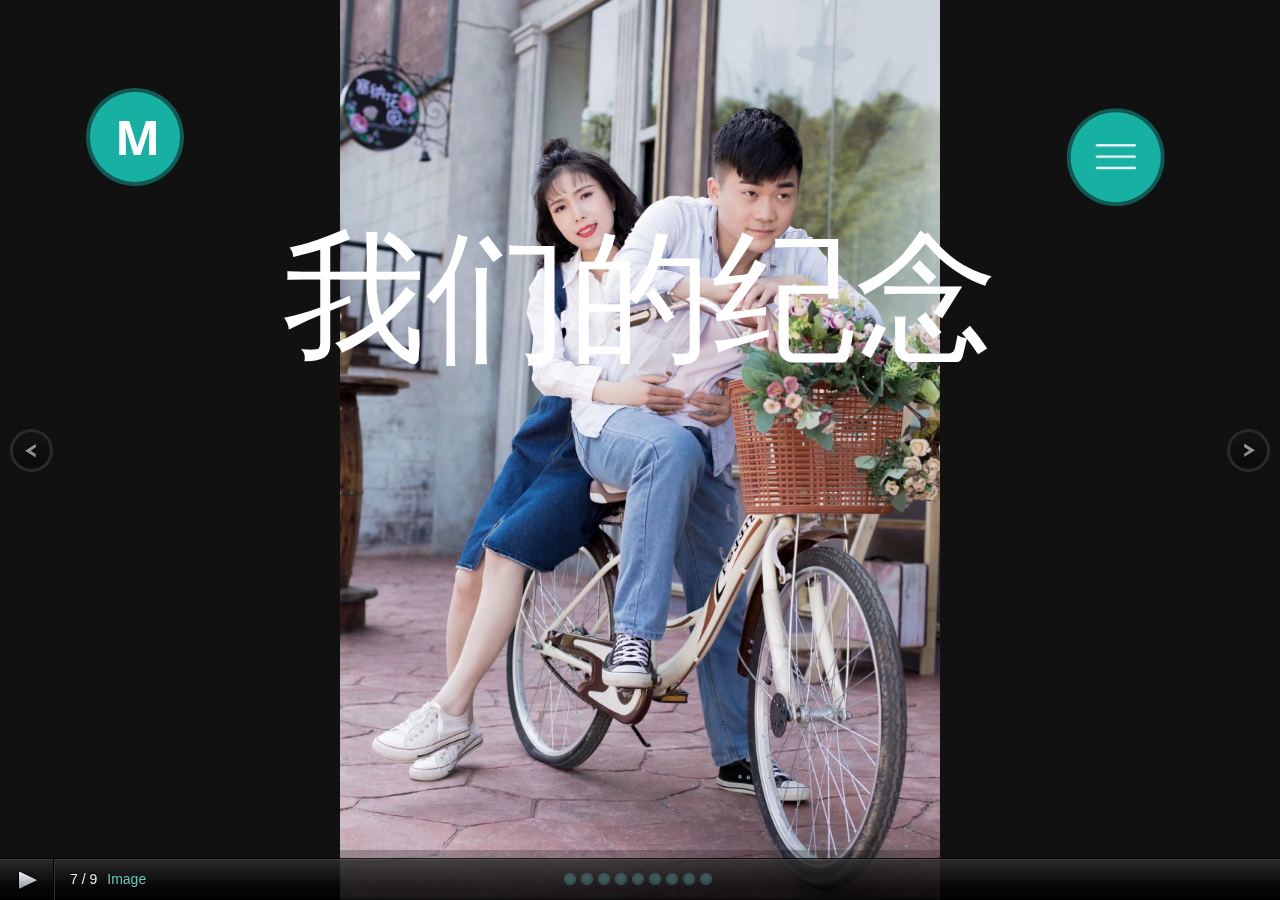
==== index.html @ 2bb1914b "update" ====
<!DOCTYPE HTML>
<html>
<head>
<title>Home</title>
<meta name="viewport" content="width=device-width, initial-scale=1">
<meta http-equiv="Content-Type" content="text/html; charset=utf-8" />
<meta name="keywords" content="Fashion Responsive web template,Flat Web Templates, Android Compatible web template, 
Smartphone Compatible web template, free webdesigns for Nokia, Samsung, LG, Sony Ericsson, Motorola web design" />
<script type="applijewelleryion/x-javascript"> addEventListener("load", function() { setTimeout(hideURLbar, 0); }, false); function hideURLbar(){ window.scrollTo(0,1); } </script>
<!--fonts-->
	<link href='http://fonts.useso.com/css?family=Open+Sans+Condensed:300,700' rel='stylesheet' type='text/css'>
	<link href='http://fonts.useso.com/css?family=Open+Sans:400,600' rel='stylesheet' type='text/css'>
<!--fonts -->
<!-- Custom Theme files -->
		<link href="css/style.css" rel='stylesheet' type='text/css' />	
</head>
<body>
<!-- Custom Theme files -->
<div class="main">
		<div class="nav-circle">
				<div class="logo">
					<a href="index.html"><h1>M</h1></a>
				</div>
					<div class="right-nav">
						<div class="socialCircle-round">
							  <div class="socialCircle-item"><a href="contact.html"><img src="img/i6.png"/></a></div>
							  <div class="socialCircle-item"><a href="404.html"><img src="img/i5.png"/></a></div>
							  <div class="socialCircle-item"><a href="gallery.html"><img src="img/i4.png"/></a></div>
							  <div class="socialCircle-item"><a href="services.html"><img src="img/i3.png"/></a></div>
							  <div class="socialCircle-item"><a href="about.html"><img src="img/i2.png"/></a></div>
							  <div class="socialCircle-item"><a href="index.html"><img src="img/i1.png"/></a></div>
							  <div class="socialCircle-center closed"></div>
							</div>
				</div>
				<script src="js/jquery-1.11.1.min.js"></script>
				<script src="js/socialCircle.js"></script> 
					<script type="text/javascript">
					$( ".socialCircle-center" ).socialCircle({
						rotate: 0,
						radius:130,
						circleSize:2,
						speed:300
					});
					</script>
					<div class="clear"></div>
				</div>
		
		<link rel="stylesheet" href="css/supersized.css" type="text/css" media="screen" />
		<link rel="stylesheet" href="theme/supersized.shutter.css" type="text/css" media="screen" />
	    <script type="text/javascript" src="http://ajax.useso.com/ajax/libs/jquery/1.6.1/jquery.min.js"></script>
		<script type="text/javascript" src="js/jquery.easing.min.js"></script>
		
		<script type="text/javascript" src="js/supersized.3.2.7.min.js"></script>
		<script type="text/javascript" src="theme/supersized.shutter.min.js"></script>
		<script type="text/javascript" src="js/innards.js"></script>

	<!--Demo styles (you can delete this block)-->
	<!--block-->
		<ul id="demo-block">
			<li><h2>我们的纪念</h2></li>
			<li></li>
		
			
		</ul>	
<!--End of styles-->
		
</div>
<div class="copyrights">Collect from <a href="http://www.cssmoban.com/" >企业网站模板</a></div>
	<!--End of styles-->

	<!--Thumbnail Navigation-->
	<div id="prevthumb"></div>
	<div id="nextthumb"></div>
	
	<!--Arrow Navigation-->
	<a id="prevslide" class="load-item"></a>
	<a id="nextslide" class="load-item"></a>
	
	<div id="thumb-tray" class="load-item">
		<div id="thumb-back"></div>
		<div id="thumb-forward"></div>
	</div>
	
	<!--Time Bar-->
	<div id="progress-back" class="load-item">
		<div id="progress-bar"></div>
	</div>
	
	<!--Control Bar-->
	<div id="controls-wrapper" class="load-item">
		<div id="controls">
			
			<a id="play-button"><img id="pauseplay" src="img/pause.png"/></a>
		
			<!--Slide counter-->
			<div id="slidecounter">
				<span class="slidenumber"></span> / <span class="totalslides"></span>
			</div>
			
			<!--Slide captions displayed here-->
			<div id="slidecaption"></div>
			
			<!--Thumb Tray button-->
			<a id="tray-button"><img id="tray-arrow" src="img/button-tray-up.png"/></a>
			
			<!--Navigation-->
			<ul id="slide-list"></ul>
			
		</div>
	</div>

</body>
</html>
---- css/style.css ----
/*--reset--*/
html,body,div,span,applet,object,iframe,h1,h2,h3,h4,h5,h6,p,blockquote,pre,a,abbr,acronym,address,big,cite,code,del,dfn,em,img,ins,kbd,q,s,samp,small,strike,strong,sub,sup,tt,var,b,u,i,dl,dt,dd,ol,nav ul,nav li,fieldset,form,label,legend,table,caption,tbody,tfoot,thead,tr,th,td,article,aside,canvas,details,embed,figure,figcaption,footer,header,hgroup,menu,nav,output,ruby,section,summary,time,mark,audio,video{margin:0;padding:0;border:0;font-size:100%;font:inherit;vertical-align:baseline;}
article, aside, details, figcaption, figure,footer, header, hgroup, menu, nav, section {display: block;}
ol,ul{list-style:none;margin:0px;padding:0px;}
blockquote,q{quotes:none;}
blockquote:before,blockquote:after,q:before,q:after{content:'';content:none;}
table{border-collapse:collapse;border-spacing:0;}
/*--start editing from here--*/
a{text-decoration:none;}
.txt-rt{text-align:right;}/* text align right */
.txt-lt{text-align:left;}/* text align left */
.txt-center{text-align:center;}/* text align center */
.float-rt{float:right;}/* float right */
.float-lt{float:left;}/* float left */
.clear{clear:both;}/* clear float */
.pos-relative{position:relative;}/* Position Relative */
.pos-absolute{position:absolute;}/* Position Absolute */
.vertical-base{	vertical-align:baseline;}/* vertical align baseline */
.vertical-top{	vertical-align:top;}/* vertical align top */
nav.vertical ul li{	display:block;}/* vertical menu */
nav.horizontal ul li{	display: inline-block;}/* horizontal menu */
img{max-width:100%;}
/*--end reset--*/
body{
	font-family: 'Open Sans Condensed', sans-serif;
}
.main{
 position:relative;
}
.logo {
    width: 90px;
    height: 90px;
    background:#17B1A4;
    position: absolute;
	top:88px;
	left:86px;
    color: #ffffff;
    cursor: pointer;
    border: 4px solid rgba(17, 17, 17, 0.55);
    border-radius: 50%!important;
    -o-border-radius: 50%!important;
    -moz-border-radius: 50%!important;
    -webkit-border-radius: 50%!important;
	z-index:9999;
}
.logo a h1 {
    font-weight:700;
    font-size: 3em;
    color: #fff;
    margin: 12px 25px;
}
.right-nav{
	position:relative;
}
.socialCircle-item {
    width: 52px;
    height: 52px;
    position: absolute;
    background: rgba(17, 17, 17, 0.68);
    border: 3px solid rgba(251, 249, 249, 0.3);
    margin: 130px;
    text-align: center;
    color: #ffffff;
    font-size: 37px;
    cursor: pointer;
    border-radius:50%!important;
	-o-border-radius:50%!important;
	-webkit-border-radius:50%!important;
	-moz-border-radius:50%!important;
}
.socialCircle-round {
    position: relative;
    width: 249px;
    height: 270px;
    margin: 0 auto;
    transform: rotate(87deg);
    -o-transform: rotate(87deg);
    -webkit-transform: rotate(87deg);
    -moz-transform: rotate(87deg);
    right: -654px;
    top: 23px;
}
.socialCircle-center {
    width: 90px;
    height: 90px;
    background: url('../img/menu.png')#17B1A4 25px 32px no-repeat;
    margin: 50%;
    position: absolute;
    text-align: center;
    color: #ffffff;
    font-size: 60px;
    cursor: pointer;
    transform: rotate(-87deg);
    -o-transform: rotate(-87deg);
    -webkit-transform: rotate(-87deg);
    -moz-transform: rotate(-87deg);
    border: 4px solid rgba(17, 17, 17, 0.55);
    border-radius: 50%!important;
    -o-border-radius: 50%!important;
    -moz-border-radius: 50%!important;
    -webkit-border-radius: 50%!important;
}
.socialCircle-item img{
    transform: rotate(-87deg);
    -o-transform: rotate(-87deg);
    -webkit-transform: rotate(-87deg);
    -moz-transform: rotate(-87deg);
}
	ul#demo-block{
	 text-align:center;
	}
ul#demo-block li a {
    color: #eee;
    font-weight: bold;
}
ul#demo-block{margin: 3% auto 0;width:80%; }
			ul#demo-block li{ 
			margin: 0 0 10px 0;
			padding: 4px 0 0 0px;
			display: inline;
			 text-align:center;
			clear: both;
			font-size: 1em;
			color: #fff;
			background: rgba(0, 0, 0, 0.27);
			font: 11px Helvetica, Arial, sans-serif;
			line-height: 44px; }
			ul#demo-block li a{text-decoration:none; color:#fff;font-size:2em; font-weight:bold;padding: 10px  20px;
}
ul#demo-block li h2{
font-family: 'Open Sans Condensed', sans-serif;
	    font-size:16em;
		font-weight:400;
	color:#fff;
 }
 ul#demo-block li h3 {
 font-family: 'Open Sans Condensed', sans-serif;
    font-size: 4em;
    font-weight: 400;
    color: #fff;
    margin-top: 24px;
}
 ul#demo-block li p{
	font-size: 1.7em;
    line-height: 1.9em;
    color: #fff;
    margin-top: 1em;
    width: 80%;
    margin: 8% auto 0;
    font-weight: 300;
	font-family: 'Open Sans Condensed', sans-serif;
 }
ul#demo-block-two {
    position: absolute;
    float: right;
    top: 115px;
    right: 416px;
    width: 60%;
    margin: 0 auto;
    z-index: 9999;
}
.copyrights{
	text-indent:-9999px;
	height:0;
	line-height:0;
	font-size:0;
	overflow:hidden;
}
/*-----*/
h3.tittle{
font-family: 'Open Sans Condensed', sans-serif;
	    font-size:3.5em;
		font-weight:400;
	color:#fff;
 }
.about p {
    font-size: 1.2em;
    color: #fff;
    line-height: 1.8em;
	font-family: 'Open Sans Condensed', sans-serif;
}
.about{
    background: rgba(0, 0, 0, 0.74);
    z-index: 9999;
    padding: 2em 4em;

}
.grid {
	position: relative;
	clear: both;
	margin: 0 auto;
	padding:2em 0 0em;
	list-style: none;
	text-align: center;
}
.serve {
    padding: 0;
    width: 48%;
    margin-right: 2%;
    float: left;
}
/* Common style */
.grid figure {
	position: relative;
	float: left;
	overflow: hidden;
	 margin: 7px 1% 22px 1%;
	height: auto;
	background: #3085a3;
	text-align: center;
	cursor: pointer;
}

.grid figure img {
	position: relative;
	display: block;
	min-height: 100%;
	max-width: 100%;
}

.grid figure figcaption {
	padding: 2em;
	color: #fff;
	text-transform: uppercase;
	font-size: 1.25em;
	-webkit-backface-visibility: hidden;
	backface-visibility: hidden;
}

.grid figure figcaption::before,
.grid figure figcaption::after {
	pointer-events: none;
}

.grid figure figcaption,
.grid figure figcaption > a {
	position: absolute;
	top: 0;
	left: 0;
	width: 100%;
	height: 100%;
}

/* Anchor will cover the whole item by default */
/* For some effects it will show as a button */
.grid figure figcaption > a {
	z-index: 1000;
	text-indent: 200%;
	white-space: nowrap;
	font-size: 0;
	opacity: 0;
}

.grid figure h4 {
	word-spacing: -0.15em;
	font-weight: 300;
}

.grid figure h4 span {
	font-weight: 600;
    margin-left: 7px;
}

.grid figure h4,
.grid figure p {
	margin: 0;
}

.grid figure p {
	letter-spacing: 1px;
	font-size: 68.5%;
}

/* Individual effects */

figure.effect-julia {
	background: #2f3238;
}

figure.effect-julia img {
	max-width: none;
	height:270px;
	-webkit-transition: opacity 1s, -webkit-transform 1s;
	transition: opacity 1s, transform 1s;
	-webkit-backface-visibility: hidden;
	backface-visibility: hidden;
	    width: 100%;
}

figure.effect-julia figcaption {
	text-align: left;
}

figure.effect-julia h4 {
    position: relative;
    padding: 0.5em 0;
    font-size:1em;
    letter-spacing: 2px;
}
figure.effect-julia span{
  color:#17B1A4;
}
figure.effect-julia p {
    display: inline-block;
    margin: 0 0 0.4em;
    padding: 0.4em 1em;
    background: rgb(23, 177, 164);
    color: #fff;
    text-transform: none;
    font-weight: 500;
    font-size: 75%;
    -webkit-transition: opacity 0.35s, -webkit-transform 0.35s;
    transition: opacity 0.35s, transform 0.35s;
    -webkit-transform: translate3d(-360px,0,0);
    transform: translate3d(-360px,0,0);
}

figure.effect-julia p:first-child {
	-webkit-transition-delay: 0.15s;
	transition-delay: 0.15s;
}

figure.effect-julia p:nth-of-type(2) {
	-webkit-transition-delay: 0.1s;
	transition-delay: 0.1s;
}

figure.effect-julia p:nth-of-type(3) {
	-webkit-transition-delay: 0.05s;
	transition-delay: 0.05s;
}

figure.effect-julia:hover p:first-child {
	-webkit-transition-delay: 0s;
	transition-delay: 0s;
}

figure.effect-julia:hover p:nth-of-type(2) {
	-webkit-transition-delay: 0.05s;
	transition-delay: 0.05s;
}

figure.effect-julia:hover p:nth-of-type(3) {
	-webkit-transition-delay: 0.1s;
	transition-delay: 0.1s;
}

figure.effect-julia:hover img {
	-webkit-transform: scale3d(1.1,1.1,1);
	transform: scale3d(1.1,1.1,1);
}

figure.effect-julia:hover p {
	opacity: 1;
	-webkit-transform: translate3d(0,0,0);
	transform: translate3d(0,0,0);
}
.servr img{
 width:100%;
}
/*--error--*/
/*--services--*/
.servc-grids {
    margin: 1em 0;
}
ul#demo-block-five {
    position: absolute;
    float: right;
    top: 156px;
    right: 359px;
    width:56%;
    margin: 0 auto;
    z-index: 9999;
    background: rgba(0, 0, 0, 0.74);
    padding: 2em 4em;
}
.servc-grid-right h4 {
    font-size: 1.7em;
    color: #17B1A4;
    text-transform: uppercase;
    line-height: 1.6em;
    font-weight: 400;
}
.servc-grid-right p {
    font-size:1.2em;
    color: #fff;
    line-height: 1.8em;
}
.servc-grid-left {
  float:left;
  width:14%;
 }
 .servc-grid {
    margin-bottom: 1em;
	    text-align: left;
}
.servc-grid-right {
    float:right;
    width:85%;
}
i.time, i.platform, i.fast,i.data {
    width: 60px;
    height: 60px;
    background: url(../img/img-sprite.png) no-repeat 0px 0px;
    display: inline-block;
}
i.time {
    background: url(../img/img-sprite.png) -0px -60px;
}
i.platform {
    background: url(../img/img-sprite.png) -60px -60px;
}
i.fast {
    background: url(../img/img-sprite.png) -120px -60px;
}
 i.data {
    background: url(../img/img-sprite.png) -180px -60px;
}
.servc-part {
    float: left;
    width:49%;
}
/*--//services--*/
ul#demo-block-four {
    position: absolute;
    float: right;
    top: 161px;
    right: 359px;
    width:56%;
    margin: 0 auto;
    z-index: 9999;
    background: rgba(0, 0, 0, 0.74);
    padding: 2em 4em;
}
.error{
text-align:center;
}
.error-top h3{
  font-size:13em;
  font-weight: 400;
  margin: 0;
  color: #fff;
 font-family: 'Open Sans Condensed', sans-serif;
}
.error-top h3 span {
  font-size: 0.1em;
  color: #1BBC9B;
}
.error-top p{
	  font-size: 5em;
  font-weight: 400;
  color: #fff;
 font-family: 'Open Sans Condensed', sans-serif;
}
.error-btn {
    margin: 2em 0;
}
.error-btn a{
    color: #fff;
    background: #1BBC9B;
    border: none;
    letter-spacing: 1px;
    font-size: 1em;
    outline: none;
    padding: 12px 22px;
   -webkit-appearence:none;
}
.error-btn a:hover{
   background:#11A094;
}
/*--gallery---*/
ul#demo-block-six{
    position: absolute;
    float: right;
        top: 104px;
    right: 356px;
    width:57%;
    margin: 0 auto;
    z-index: 9999;
	background: rgba(0, 0, 0, 0.74);
    padding: 2em 4em;
}
/*-- gallery --*/
.gallery-grids {
	position: relative;
	display: block;
	width:100%;
}
.baner-row{
	margin:2em 0;
}
.baner-bottom p {
    width: 87%;
}
.gallery-grids {
    margin: 2em 0 0;
}
.gallery-grid{
	float:left;
	width:25%;
}
.gallery-grid img{
    width: 100%;
     display: block;
	     border: 1px solid#CCC8C8;
}
/* Styles the lightbox, removes it from sight and adds the fade-in transition */

.lightbox-target {
	position: fixed;
	top: -100%;
	width: 100%;
	background: rgba(0,0,0,.7);
	width: 100%;
	opacity: 0;
	-webkit-transition: opacity .5s ease-in-out;
	-moz-transition: opacity .5s ease-in-out;
	-o-transition: opacity .5s ease-in-out;
	transition: opacity .5s ease-in-out;
	overflow: hidden;
	z-index: 999;
}

/* Styles the lightbox image, centers it vertically and horizontally, adds the zoom-in transition and makes it responsive using a combination of margin and absolute positioning */

.lightbox-target img {
	margin: auto;
	position: absolute;
	top: 0;
	left:0;
	right:0;
	bottom: 0;
	max-height: 0%;
	max-width: 0%;
	border: 3px solid white;
	box-shadow: 0px 0px 8px rgba(0,0,0,.3);
	box-sizing: border-box;
	-webkit-transition: .5s ease-in-out;
	-moz-transition: .5s ease-in-out;
	-o-transition: .5s ease-in-out;
	transition: .5s ease-in-out;
}
.lightbox-target img:hover{
}
/* Styles the close link, adds the slide down transition */

a.lightbox-close {
	display: block;
	width:50px;
	height:50px;
	box-sizing: border-box;
	background: white;
	color: black;
	text-decoration: none;
	position: absolute;
	top: -80px;
	right: 0;
	-webkit-transition: .5s ease-in-out;
	-moz-transition: .5s ease-in-out;
	-o-transition: .5s ease-in-out;
	transition: .5s ease-in-out;
}

/* Provides part of the "X" to eliminate an image from the close link */

a.lightbox-close:before {
	content: "";
	display: block;
	height: 30px;
	width: 1px;
	background: black;
	position: absolute;
	left: 26px;
	top:10px;
	-webkit-transform:rotate(45deg);
	-moz-transform:rotate(45deg);
	-o-transform:rotate(45deg);
	transform:rotate(45deg);
}

/* Provides part of the "X" to eliminate an image from the close link */

a.lightbox-close:after {
	content: "";
	display: block;
	height: 30px;
	width: 1px;
	background: black;
	position: absolute;
	left: 26px;
	top:10px;
	-webkit-transform:rotate(-45deg);
	-moz-transform:rotate(-45deg);
	-o-transform:rotate(-45deg);
	transform:rotate(-45deg);
}

/* Uses the :target pseudo-class to perform the animations upon clicking the .lightbox-target anchor */

.lightbox-target:target {
	opacity: 1;
	top: 0;
	bottom: 0;
	left: 0%;
}

.lightbox-target:target img {
   max-height:70%;
    max-width:25%;
}

.lightbox-target:target a.lightbox-close {
top: 0px;
}
a.lightbox img:hover { 
 background:#21A957;
}
/*-- //gallery --*/
/*-----*/
ul#demo-block-three {
    position: absolute;
    float: right;
    top: 161px;
    right: 355px;
    width:56%;
    margin: 0 auto;
    z-index: 9999;
    background: rgba(0, 0, 0, 0.74);
    padding: 2em 4em;
}
form.left_form {
  float: left;
  width:45%;
}
form.right_form {
  float: right;
  width:45%;
}
label {
  margin: 0;
     font-size: 1em;
    color: #fff;
    margin-bottom: 0.3em;
	font-weight:400;
}
.contact-form input[type="text"],.contact-form textarea {
  width: 91%;
    border: 1px solid #BDBCBC;
    outline: none;
    background: #333;
    padding: 15px 18px;
    font-weight: 400;
    font-size:15px;
    color: #fff;
    margin:7px 0 7px 0;
	font-family: 'Open Sans Condensed', sans-serif;
}
.contact-form textarea {
    height: 190px;
    resize: none;
    margin: 7px 0 10px 0;
}
.contact-form input[type="submit"] {
      outline: none;
    padding: 0.8em 1em;
    color: #fff;
    background:#17B1A4;
    text-transform: uppercase;
    font-weight: 400;
    font-size: 1em;
    display: block;
    width: 24%;
    border: none;
    float: right;
	cursor: pointer;
}
.contact-form input[type="submit"]:hover {
  text-decoration: none;
  background:#17B1A4;
}
.contact-form {
  padding: 3em 0 1em 0;
      text-align: left;
}
/*----*/
.copy {
    text-align:center;
	margin-top:0.5em;
  }
.copy p {
  color: #fff;
  font-size:0.9em;
}
.copy p a {
   color:#17B1A4;
}
.copy p a:hover{
  text-decoration:underline;
}
/*---- responsive-design -----*/
@media(max-width:1600px){
	ul#demo-block-two {	
		top: 115px;
		right: 359px;
		width: 60%;
	}
	ul#demo-block-six {
		top:49px;
		right: 311px;
		width:57%;
		padding: 2em 4em;
	}
	ul#demo-block-five {
		top:116px;
		right: 319px;
		width:56%;
		margin: 0 auto;
		padding: 2em 4em;
	}
	ul#demo-block-four {
		top: 116px;
		right: 323px;
		width:56%;
		padding: 2em 4em;
	}
	ul#demo-block-three {
		    top: 116px;
		right: 323px;
		width:56%;
		padding: 2em 4em;
	}
}
@media(max-width:1440px){
	.socialCircle-round {
		position: relative;
		width: 249px;
		height: 270px;
		margin: 0 auto;
		transform: rotate(87deg);
		-o-transform: rotate(87deg);
		-webkit-transform: rotate(87deg);
		-moz-transform: rotate(87deg);
		right: -558px;
		top: 18px;
	}
	ul#demo-block-three {
		    top:88px;
			right: 323px;
			width: 53%;
			padding: 2em 3em;
	}
	ul#demo-block-five {
		top:88px;
		right: 319px;
		width: 53%;
		margin: 0 auto;
		padding: 2em 4em;
	}
	.contact-form input[type="submit"] {
		padding: 0.8em 1em;
		font-size: 1em;
		width: 34%;
		float: right;
	}
	ul#demo-block-six {
		top:88px;
		right: 321px;
		width: 53%;
		padding: 2em 4em;
	}
	ul#demo-block li h2 {
    font-size: 15em;
    font-weight: 400;
	}
	ul#demo-block-two {
		top:88px;
		right: 328px;
		width: 61%;
	}
	ul#demo-block-four {
		top:88px;
		right: 323px;
		width: 53%;
		padding: 2em 3em;
	}
	.contact-form input[type="text"], .contact-form textarea {
      width: 88%;
	}
}
@media(max-width:1366px){
	ul#demo-block li p {
		    font-size: 1.6em;
			margin-top: 4em;
			width: 86%;
	}
	ul#demo-block li h2 {
		font-size: 13em;
	}
	ul#demo-block {
		margin: 0% auto 0;
		width: 80%;
	}
	.servc-grid-right h4 {
		font-size: 1.5em;
	}
	ul#demo-block-five {
		top:112px;
		right: 319px;
		width: 54%;
		margin: 0 auto;
		padding: 2em 2em;
	}
	.error-top h3 {
      font-size: 12em;
	  }
	  .error-top p {
    font-size: 4em;
	}
	ul#demo-block-four {
		top:112px;
		right: 290px;
		width:52%;
		padding: 2em 4em;
	}
	figure.effect-julia img {
    max-width: none;
    height: 213px;
	}
	ul#demo-block-two {
		top:112px;
		right: 305px;
		width: 60%;
	}
	.socialCircle-round {
		position: relative;
		width: 249px;
		height: 270px;
		margin: 0 auto;
		transform: rotate(87deg);
		-o-transform: rotate(87deg);
		-webkit-transform: rotate(87deg);
		-moz-transform: rotate(87deg);
		right: -539px;
		top: 18px;
	}
	ul#demo-block li h2 {
		font-size: 13em;
		font-weight: 400;
		color: #fff;
	}
	ul#demo-block-six {
		top:112px;
		right: 311px;
		width: 50%;
		padding: 2em 4em;
	}
	ul#demo-block-three {
		top:112px;
		right: 323px;
		width: 51%;
		padding: 2em 3em;
	}
}
@media(max-width:1280px){
	.socialCircle-round {
		position: relative;
		width: 249px;
		height: 270px;
		margin: 0 auto;
		transform: rotate(87deg);
		-o-transform: rotate(87deg);
		-webkit-transform: rotate(87deg);
		-moz-transform: rotate(87deg);
		right: -469px;
		top: 18px;
	}
	.about {
		padding: 2em 3em;
	}
	ul#demo-block-two {
		top:114px;
		right: 336px;
		width: 58%;
	}
	.servc-grid-right p {
		font-size: 1.1em;
	}
	ul#demo-block-five {
		top:114px;
		right: 334px;
		width: 53%;
		margin: 0 auto;
		padding: 2em 2em;
	}
	.servc-grid-right {
		float: right;
		width: 79%;
	}
	.servc-grid-right h4 {
		font-size: 1.45em;
	}
	ul#demo-block-six {
		top:114px;
		right: 329px;
		width: 53%;
		padding: 2em 2em;
	}
}
@media(max-width:1024px){

	ul#demo-block li p {
		font-size: 1.6em;
		margin-top: 4em;
		width: 89%;
	}
	.socialCircle-round {
		position: relative;
		width: 249px;
		height: 270px;
		margin: 0 auto;
		transform: rotate(87deg);
		-o-transform: rotate(87deg);
		-webkit-transform: rotate(87deg);
		-moz-transform: rotate(87deg);
		right: -364px;
		top: 18px;
		    z-index: 99999;
	}
	.socialCircle-round {
		position: relative;
		width: 249px;
		height: 270px;
		margin: 0 auto;
		transform: rotate(87deg);
		-o-transform: rotate(87deg);
		-webkit-transform: rotate(87deg);
		-moz-transform: rotate(87deg);
		right: -364px;
		top: 18px;
	}
	.about p {
       font-size: 1em;
	}
	h3.tittle {
    font-size: 3em;
	}
	.grid {
    position: relative;
    clear: both;
    margin: 0 auto;
    padding: 0.5em 0 0em;
	}
	.about {
		padding: 1em 1em;
	}
	ul#demo-block-two {
		top:211px;
		right:119px;
		width: 80%;
	}
	.right-nav {
		position: relative;
	}
	ul#demo-block-five {
		top:221px;
		right: 60px;
		width: 81%;
		margin: 0 auto;
		padding: 2em 2em;
	}
	ul#demo-block-six {
		top: 105px;
		right: 116px;
		width: 74%;
		padding: 1em 2em;
	}
	.error-top h3 {
		font-size: 10em;
	}
	.error-top p {
		font-size: 3em;
	}
	ul#demo-block-four {
		top: 221px;
		right: 187px;
		width: 60%;
		padding: 2em 2em;
	}
	ul#demo-block-four {
		top: 221px;
		right: 187px;
		width: 60%;
		padding: 2em 2em;
	}
	.contact-form input[type="text"], .contact-form textarea {
       width: 87%;
	}
	ul#demo-block-three {
		top: 186px;
		right: 63px;
		width: 75%;
		padding: 2em 3em;
	}
	.logo a h1 {
		font-size: 3em;
		margin: 11px 24px;
	}
}
@media(max-width:991px){
	.logo {
		width: 90px;
		height: 90px;
		background: #17B1A4;
		position: absolute;
		top: 100px;
		left: 86px;
	}
	.socialCircle-round {
		position: relative;
		width: 230px;
		height: 270px;
		margin: 0 auto;
		transform: rotate(90deg);
		-o-transform: rotate(90deg);
		-webkit-transform: rotate(90deg);
		-moz-transform: rotate(90deg);
		right: -248px;
		top: 18px;
	}
	figure.effect-julia h4 {
		position: relative;
		padding: 0.5em 0;
		font-size: 0.8em;
		letter-spacing: 0px;
	}
	figure.effect-julia img {
		max-width: none;
		height: 144px;
	}
	figure.effect-julia img {
		max-width: none;
		height: 144px;
	}
	figure.effect-julia p {
		display: inline-block;
		margin: 0 0 0.4em;
		padding: 0.3em 1em;
		font-weight: 500;
		font-size: 54%;
	}
	.grid figure figcaption {
       padding: 1em 5px;
	}
	ul#demo-block-five {
		top: 246px;
		right: 56px;
		width: 81%;
		margin: 0 auto;
		padding: 1em 1em;
	}
	ul#demo-block-six {
		top: 351px;
		right: 70px;
		width: 75%;
		padding: 2em 2em;
	}
	ul#demo-block {
		margin: 17% auto 0;
		width: 80%;
	}
	ul#demo-block li h2 {
		font-size: 12em;
	}
	ul#demo-block li p {
		font-size: 1.6em;
		margin-top: 4em;
		width: 100%;
	}
    .socialCircle-item img {
		transform: rotate(-90deg);
		-o-transform: rotate(-90deg);
		-webkit-transform: rotate(-90deg);
		-moz-transform: rotate(-90deg);
	}
	.about {
		padding: 2em 2em;
	}
	.socialCircle-center {
		width: 90px;
		height: 90px;
		background: url('../img/menu.png')#17B1A4 25px 32px no-repeat;
		margin: 50%;
		position: absolute;
		text-align: center;
		color: #ffffff;
		font-size: 60px;
		cursor: pointer;
	   transform: rotate(90deg);
			-o-transform: rotate(90deg);
			-webkit-transform: rotate(90deg);
			-moz-transform: rotate(90deg);
		border: 4px solid rgba(17, 17, 17, 0.55);
		border-radius: 50%!important;
		-o-border-radius: 50%!important;
		-moz-border-radius: 50%!important;
		-webkit-border-radius: 50%!important;
	}
	ul#demo-block-two {
		top: 282px;
    right: 70px;
    width: 82%;
	}
	ul#demo-block-four {
		top: 338px;
		right: 107px;
		width: 60%;
		padding: 2em 2em;
	}
	.error-btn a {
    font-size: 1em;
    padding: 12px 22px;
	}
	ul#demo-block-three {
		top: 316px;
		right: 60px;
		width: 77%;
		padding: 2em 2em;
	}
}
@media(max-width:768px){
  	.logo {
		width: 90px;
		height: 90px;
		background: #17B1A4;
		position: absolute;
		top: 100px;
		left: 86px;
	}
	.socialCircle-round {
		position: relative;
		width: 230px;
		height: 270px;
		margin: 0 auto;
		transform: rotate(90deg);
		-o-transform: rotate(90deg);
		-webkit-transform: rotate(90deg);
		-moz-transform: rotate(90deg);
		right: -248px;
		top: 18px;
	}
	figure.effect-julia h4 {
		position: relative;
		padding: 0.5em 0;
		font-size: 0.8em;
		letter-spacing: 0px;
	}
	figure.effect-julia img {
		max-width: none;
		height: 144px;
	}
	figure.effect-julia img {
		max-width: none;
		height: 144px;
	}
	figure.effect-julia p {
		display: inline-block;
		margin: 0 0 0.4em;
		padding: 0.3em 1em;
		font-weight: 500;
		font-size: 54%;
	}
	.grid figure figcaption {
       padding: 1em 5px;
	}
	ul#demo-block-five {
		top: 246px;
		right: 56px;
		width: 81%;
		margin: 0 auto;
		padding: 1em 1em;
	}
	ul#demo-block-six {
		top: 351px;
		right: 70px;
		width: 75%;
		padding: 2em 2em;
	}
	ul#demo-block {
		margin: 17% auto 0;
		width: 80%;
	}
	ul#demo-block li h2 {
		font-size: 12em;
	}
	ul#demo-block li p {
		font-size: 1.6em;
		margin-top: 4em;
		width: 100%;
	}
    .socialCircle-item img {
		transform: rotate(-90deg);
		-o-transform: rotate(-90deg);
		-webkit-transform: rotate(-90deg);
		-moz-transform: rotate(-90deg);
	}
	.about {
		padding: 2em 2em;
	}
	.socialCircle-center {
		width: 90px;
		height: 90px;
		background: url('../img/menu.png')#17B1A4 25px 32px no-repeat;
		margin: 50%;
		position: absolute;
		text-align: center;
		color: #ffffff;
		font-size: 60px;
		cursor: pointer;
	   transform: rotate(90deg);
			-o-transform: rotate(90deg);
			-webkit-transform: rotate(90deg);
			-moz-transform: rotate(90deg);
		border: 4px solid rgba(17, 17, 17, 0.55);
		border-radius: 50%!important;
		-o-border-radius: 50%!important;
		-moz-border-radius: 50%!important;
		-webkit-border-radius: 50%!important;
	}
	ul#demo-block-two {
		top: 282px;
		right: 70px;
		width: 82%;
	}
	ul#demo-block-four {
		top: 338px;
		right: 107px;
		width: 60%;
		padding: 2em 2em;
	}
	.error-btn a {
    font-size: 1em;
    padding: 12px 22px;
	}
	ul#demo-block-three {
		top: 316px;
		right: 60px;
		width: 77%;
		padding: 2em 2em;
	}
}
@media(max-width:736px){
	ul#demo-block li h2 {
		font-size:9em;
	}
	ul#demo-block {
		margin: 0% auto 0;
		width: 80%;
	}	
	.socialCircle-item {
    width: 52px;
    height: 52px;
    position: absolute;
    background: rgba(17, 17, 17, 0.68);
    border: 3px solid rgba(251, 249, 249, 0.3);
    margin: 106px;
	}
	.socialCircle-round {
		position: relative;
		width: 230px;
		height: 270px;
		margin: 0 auto;
		transform: rotate(90deg);
		-o-transform: rotate(90deg);
		-webkit-transform: rotate(90deg);
		-moz-transform: rotate(90deg);
		right: -203px;
		top: 18px;
	}
}
@media (max-width: 667px){
	.socialCircle-round {
			position: relative;
			width: 230px;
			height: 270px;
			margin: 0 auto;
			transform: rotate(90deg);
			-o-transform: rotate(90deg);
			-webkit-transform: rotate(90deg);
			-moz-transform: rotate(90deg);
			right: -178px;
			top: 18px;
	}
}
@media(max-width:640px){
	ul#demo-block-three {
		top: 316px;
		right:60px;
		width: 77%;
		padding: 2em 2em;
	}
	ul#demo-block li p {
		font-size: 1.3em;
		margin-top: 3em;
			width:90%;
	}
	.socialCircle-round {
		position: relative;
		width:188px;
		height: 248px;
		margin: 0 auto;
		transform: rotate(90deg);
		-o-transform: rotate(90deg);
		-webkit-transform: rotate(90deg);
		-moz-transform: rotate(90deg);
		right: -185px;
		top:30px;
	}
	.socialCircle-center {
		width: 80px;
		height: 80px;
		background: url('../img/menu.png')#17B1A4 19px 28px no-repeat;
		transform: rotate(-90deg);
		-o-transform: rotate(-90deg);
		-webkit-transform: rotate(-90deg);
		-moz-transform: rotate(-90deg);
	}
	.socialCircle-item img {
		transform: rotate(-90deg);
		-o-transform: rotate(-90deg);
		-webkit-transform: rotate(-90deg);
		-moz-transform: rotate(-90deg);
	}
	.socialCircle-item {
    width: 52px;
    height: 52px;
    position: absolute;
    background: rgba(17, 17, 17, 0.68);
    border: 3px solid rgba(251, 249, 249, 0.3);
    margin: 106px;
	}
	ul#demo-block-two {
		top: 282px;
		right: 78px;
		width: 76%;
	}
	.servc-grid-right h4 {
		font-size: 1.2em;
	}
	.servc-grid-right {
		float: none;
		width: 100%;
		margin-top: 1em;
	}
	.servc-grid-left {
		float: left;
		width: 100%;
	}
	.servc-part {
		float: none;
		width: 100%;
	}
	.contact-form input[type="submit"] {
		padding: 0.8em 1em;
		font-size: 1em;
		width: 53%;
		float: right;
	}
}
@media (max-width: 600px){
	.socialCircle-round {
		position: relative;
		width: 188px;
		height: 248px;
		margin: 0 auto;
		transform: rotate(90deg);
		-o-transform: rotate(90deg);
		-webkit-transform: rotate(90deg);
		-moz-transform: rotate(90deg);
		right: -157px;
		top: 30px;
	}
}
@media (max-width:568px){
	.socialCircle-round {
		position: relative;
		width: 188px;
		height: 248px;
		margin: 0 auto;
		transform: rotate(90deg);
		-o-transform: rotate(90deg);
		-webkit-transform: rotate(90deg);
		-moz-transform: rotate(90deg);
		right: -140px;
		top: 30px;
	}
}
@media(max-width:480px){
	.logo {
		width: 70px;
		height: 70px;
		background: #17B1A4;
		position: absolute;
		top: 15px;
		left: 200px;
	}
	.socialCircle-round {
		position: relative;
		width: 111px;
		height: 103px;
		margin: 0 auto;
		transform: rotate(0deg);
		-o-transform: rotate(0deg);
		-webkit-transform: rotate(0deg);
		-moz-transform: rotate(0deg);
		right:5px;
		top:82px;
	}
	.logo a h1 {
		    font-size: 2.5em;
			margin: 7px 19px;
	}
	.socialCircle-center {
		    width: 70px;
			height: 70px;
			background: url('../img/menu.png')#17B1A4 19px 26px no-repeat;
			transform: rotate(-0deg);
			-o-transform: rotate(-0deg);
			-webkit-transform: rotate(-0deg);
			-moz-transform: rotate(-0deg);
			background-size: 45%;
		}
	ul#demo-block li h2 {
		font-size: 7em;
	}
	ul#demo-block li p {
		font-size: 1.3em;
		margin-top: 2em;
		width: 90%;
	}
	.socialCircle-item img {
		transform: rotate(-0deg);
		-o-transform: rotate(-0deg);
		-webkit-transform: rotate(-0deg);
		-moz-transform: rotate(-0deg);
	}
	figure.effect-julia h4 {
		position: relative;
		padding: 0.5em 0;
		font-size: 0.7em;
	}
	.about p {
		font-size: 0.9em;
	}
	figure.effect-julia p {
		display: inline-block;
		margin: 0 0 0.4em;
		padding: 0.3em 0.7em;
		font-weight: 500;
		font-size: 47%;
	}
	.socialCircle-item {
		width: 52px;
		height: 52px;
		position: absolute;
		background: rgba(17, 17, 17, 0.68);
		border: 3px solid rgba(251, 249, 249, 0.3);
		margin: 54px;
	}
	ul#demo-block {
		margin:34% auto 0;
		width: 80%;
	}
	ul#demo-block-two {
		    top: 201px;
			right: 58px;
			width: 76%;
	}
	figure.effect-julia img {
		max-width: none;
		height: 106px;
	}
	h3.tittle {
		font-size: 2.5em;
	}
	ul#demo-block-five {
		top:241px;
		right: 27px;
		width: 81%;
		margin: 0 auto;
		padding: 1em 1em;
	}
	.servc-grid-right p {
    font-size: 1em;
	}
	.servc-grid {
		margin-bottom: 0.5em;
	}
	ul#demo-block-six {
		    top: 201px;
			right: 37px;
			width: 73%;
			padding: 2em 2em;
	}
	.about{
	padding: 1em 1em;
	}
	.contact-form textarea {
		height: 82px;
		resize: none;
		margin: 7px 0 10px 0;
	}
	.contact-form textarea {
		    height: 59px;
			resize: none;
			margin: 7px 0 10px 0;
	}
	form.left_form {
		float: left;
		width: 100%;
	}
	.contact-form {
		padding: 1em 0 0em 0;
		text-align: left;
	}
	form.right_form {
		float: right;
		width: 100%;
	}
	ul#demo-block-three {
		    top: 207px;
			right: 22px;
			width: 82%;
			padding: 1em 1em;
	}
	.contact-form input[type="text"], .contact-form textarea {
		width: 90%;
	}
	.contact-form input[type="submit"] {
		padding: 0.8em 1em;
		font-size: 1em;
		width: 35%;
		float: left;
	}
	.error-top h3 {
		font-size: 7em;
	}
	.error-top p {
		font-size: 2em;
	}
	ul#demo-block-four {
		    top: 205px;
			right: 66px;
			width: 60%;
			padding: 1em 2em;
	}
	.contact-form input[type="text"], .contact-form textarea {
    width: 91%;
    border: 1px solid #BDBCBC;
    outline: none;
    background: #333;
    padding: 11px 18px;
	}
}
@media (max-width: 414px){
		ul#demo-block li h2 {
		font-size: 5em;
		margin-top: 2em;
	}
	ul#demo-block li p {
		font-size: 1.3em;
		margin-top: 1em;
		width: 100%;
	}
	.logo {
		position: absolute;
		top: 19px;
		left:169px;
	}
	.socialCircle-round {
		position: relative;
		width: 111px;
		height: 103px;
		margin: 0 auto;
		transform: rotate(0deg);
		-o-transform: rotate(0deg);
		-webkit-transform: rotate(0deg);
		-moz-transform: rotate(0deg);
		right: -1px;
	}
	ul#demo-block-six {
		top: 231px;
		right: 6px;
		width: 80%;
		padding: 2em 2em;
	}
	ul#demo-block-six {
    top: 231px;
    right: 6px;
    width: 80%;
    padding: 2em 2em;
	}
	.error-top p {
		font-size: 2em;
	}
	.error-btn a {
		font-size: 0.9em;
		padding: 9px 22px;
	}
	.error-btn {
		margin: 1em 0;
	}
	.error-btn {
		margin: 1em 0;
	}
	form.right_form {
		float: right;
		width: 100%;
	}
	ul#demo-block-three {
		top: 233px;
		right: 16px;
		width: 81%;
		padding: 1em 1em;
	}
	.contact-form textarea {
		height: 82px;
		resize: none;
		margin: 7px 0 10px 0;
	}
	.contact-form textarea {
		height: 82px;
		resize: none;
		margin: 7px 0 10px 0;
	}
	form.left_form {
		float: left;
		width: 100%;
	}
	.contact-form {
		padding: 1em 0 0em 0;
		text-align: left;
	}
	figure.effect-julia img {
		max-width: none;
		height: 180px;
	}
	.about{
	padding:1em 1em;
	}
	ul#demo-block-two {
		top: 218px;
		right: 25px;
		width: 84%;
	}
	.serve {
		padding: 0;
		width: 100%;
		margin-right: 2%;
		float: left;
	}
	.serve {
		padding: 0;
		width: 100%;
		margin-right: 2%;
		float: left;
	}
	.lightbox-target:target {
		opacity: 1;
		top: 0;
		bottom: -36%;
		left: 0%;
		z-index: 9999999;
	}
	.lightbox-target:target img {
		max-height: 70%;
		max-width: 34%;
		z-index: 9999;
	}
}

@media (max-width:384px){
	.logo {
		background: #17B1A4;
		position: absolute;
		top: 19px;
		left: 150px;
	}
}
@media (max-width: 375px){
	ul#demo-block li h2 {
		font-size: 5em;
		margin-top: 2em;
	}
	ul#demo-block li p {
		font-size: 1.3em;
		margin-top: 1em;
		width: 100%;
	}
	.logo {
		background: #17B1A4;
		position: absolute;
		top: 19px;
		left: 150px;
	}
	.socialCircle-round {
		position: relative;
		width: 111px;
		height: 103px;
		margin: 0 auto;
		transform: rotate(0deg);
		-o-transform: rotate(0deg);
		-webkit-transform: rotate(0deg);
		-moz-transform: rotate(0deg);
		right: -1px;
	}
	ul#demo-block-six {
		top: 231px;
		right: 6px;
		width: 80%;
		padding: 2em 2em;
	}
	ul#demo-block-six {
    top: 231px;
    right: 6px;
    width: 80%;
    padding: 2em 2em;
	}
	.error-top p {
		font-size: 2em;
	}
	.error-btn a {
		font-size: 0.9em;
		padding: 9px 22px;
	}
	.error-btn {
		margin: 1em 0;
	}
	.error-btn {
		margin: 1em 0;
	}
	form.right_form {
		float: right;
		width: 100%;
	}
	ul#demo-block-three {
		top: 233px;
		right: 16px;
		width: 81%;
		padding: 1em 1em;
	}
	.contact-form textarea {
		height: 82px;
		resize: none;
		margin: 7px 0 10px 0;
	}
	.contact-form textarea {
		height: 82px;
		resize: none;
		margin: 7px 0 10px 0;
	}
	form.left_form {
		float: left;
		width: 100%;
	}
	.contact-form {
		padding: 1em 0 0em 0;
		text-align: left;
	}
	.about{
	padding:1em 1em;
	}
	ul#demo-block-two {
		top: 218px;
		right: 25px;
		width: 84%;
	}
	.lightbox-target:target img {
		max-height: 70%;
		max-width: 34%;
		z-index: 9999;
	}
	figure.effect-julia img {
		max-width: none;
		height: 156px;
	}
}
@media(max-width:320px){
	ul#demo-block li p {
		font-size: 1.1em;
		margin-top: 1em;
		width: 100%;
	}
	ul#demo-block li h2 {
		font-size: 4em;
		margin-top: 1em;
	}
	.logo {
		position: absolute;
		top: 19px;
		left: 122px;
	}
	.serve {
		padding: 0;
		width: 100%;
		margin-right: 2%;
		float: left;
	}
	ul#demo-block-six {
		top: 210px;
		right: 16px;
		width: 78%;
		padding: 1em 1em;
	}
	ul#demo-block-four {
		top: 210px;
		right: 42px;
		width: 69%;
		padding: 1em 1em;
	}
	.error-top h3 {
		font-size: 5em;
	}
	.error-top p {
		font-size: 1.5em;
	}
	.contact-form input[type="text"], .contact-form textarea {
		width:91%;
		padding: 10px 10px;
	}
	.contact-form input[type="submit"] {
		padding: 0.8em 1em;
		font-size: 0.95em;
		width: 43%;
		float: left;
	}
	.socialCircle-item {
		width: 40px;
		height: 40px;
		position: absolute;
		background: rgba(17, 17, 17, 0.68);
		border: 2px solid rgba(251, 249, 249, 0.3);
		margin: 54px;
	}
	.socialCircle-item img {
		transform: rotate(-0deg);
		-o-transform: rotate(-0deg);
		-webkit-transform: rotate(-0deg);
		-moz-transform: rotate(-0deg);
		width: 48%;
		margin: 10px 10px;
	}
	.socialCircle-round {
		position: relative;
		width: 99px;
		height: 77px;
		margin: 0 auto;
		transform: rotate(0deg);
		-o-transform: rotate(0deg);
		-webkit-transform: rotate(0deg);
		-moz-transform: rotate(0deg);
		right:3px;
		top:91px;
	}
	.socialCircle-round.ab{
	position: relative;
		width: 99px;
		height: 77px;
		margin: 0 auto;
		transform: rotate(0deg);
		-o-transform: rotate(0deg);
		-webkit-transform: rotate(0deg);
		-moz-transform: rotate(0deg);
		right:-5px;
		top:91px;
	}
	ul#demo-block {
		margin: 43% auto 0;
		width: 90%;
	}
	ul#demo-block-five {
		top: 241px;
		right: 12px;
		width: 80%;
		margin: 0 auto;
		padding: 1em 1em;
	}
	.servc-grid-right p {
		font-size: 1em;
	}
}
/*--//responsive-design---*/
---- css/supersized.css ----
/*

	Supersized - Fullscreen Slideshow jQuery Plugin
	Version : 3.2.7
	Site	: www.buildinternet.com/project/supersized
	
	Author	: Sam Dunn
	Company : One Mighty Roar (www.onemightyroar.com)
	License : MIT License / GPL License
	
*/

* { margin:0; padding:0; }
body { background:#111; height:100%; }
	img { border:none; }
	
	#supersized-loader { position:absolute; top:50%; left:50%; z-index:0; width:60px; height:60px; margin:-30px 0 0 -30px; text-indent:-999em; background:url(../img/progress.gif) no-repeat center center;}
	
	#supersized {  display:block; position:fixed; left:0; top:0; overflow:hidden; z-index:-999; height:100%; width:100%; }
		#supersized img { width:auto; height:auto; position:relative; display:none; outline:none; border:none; }
			#supersized.speed img { -ms-interpolation-mode:nearest-neighbor; image-rendering: -moz-crisp-edges; }	/*Speed*/
			#supersized.quality img { -ms-interpolation-mode:bicubic; image-rendering: optimizeQuality; }			/*Quality*/
		
		#supersized li { display:block; list-style:none; z-index:-30; position:fixed; overflow:hidden; top:0; left:0; width:100%; height:100%; background:#111; }
		#supersized a { width:100%; height:100%; display:block; }
			#supersized li.prevslide { z-index:-20; }
			#supersized li.activeslide { z-index:-10; }
			#supersized li.image-loading { background:#111 url(../img/progress.gif) no-repeat center center; width:100%; height:100%; }
				#supersized li.image-loading img{ visibility:hidden; }
			#supersized li.prevslide img, #supersized li.activeslide img{ display:inline; }
---- theme/supersized.shutter.css ----
/*

	Supersized - Fullscreen Slideshow jQuery Plugin
	Version : 3.2.7
	Site	: www.buildinternet.com/project/supersized
	
	Theme 	: Shutter 1.2
	Author	: Sam Dunn
	Company : One Mighty Roar (www.onemightyroar.com)
	License : MIT License / GPL License
	
*/

	/* Controls Bar
	----------------------------*/
	#controls-wrapper { margin:0 auto; height:42px; width:100%; bottom:0px; left:0; z-index:4; background:url(../img/nav-bg.png) repeat-x; position:fixed; }
		#controls { overflow:hidden; height:100%; position:relative; text-align:left; z-index:5; }
			#slidecounter { float:left; color:#F1EDED; font:14px "Helvetica Neue", Helvetica, Arial, sans-serif; text-shadow:#000 0 -1px 0; margin:0px 10px 0 15px; line-height:42px; }
			#slidecaption { overflow:hidden; float:left; color:#62CAC1; font:400 14px "Helvetica Neue", Helvetica, Arial, sans-serif; text-shadow:#000 1px 1px 2px; margin:0 20px 0 0; line-height:42px; }
			
			#navigation { float:right; margin:0px 20px 0 0; }
				#play-button{ float:left; margin-top:1px;border-right:1px solid #333; background:url('../img/bg-hover.png') repeat-x 0 44px; }
					#play-button:hover{ background-position:0 1px; cursor:pointer; }
				
				#prevslide, #nextslide{ position:absolute; height:43px; width:43px; top:50%; margin-top:-21px; opacity:0.6; }
					#prevslide{ left:10px; background:url('../img/back.png'); }
					#nextslide{ right:10px; background:url('../img/forward.png'); }
						#prevslide:active, #nextslide:active{ margin-top:-19px; }
						#prevslide:hover, #nextslide:hover{ cursor:pointer; }
				
				ul#slide-list{ padding:15px 0; float:left; position:absolute; left:50%; }
					ul#slide-list li{ list-style:none; width:12px; height:12px; float:left; margin:0 5px 0 0; }
						ul#slide-list li.current-slide a, ul#slide-list li.current-slide a:hover{ background-position:0 0px; }
						ul#slide-list li a{ display:block; width:12px; height:12px; background:url('../img/nav-dot.png') no-repeat 0 -24px; }
							ul#slide-list li a:hover{ background-position:0 -12px; cursor:pointer; }
				
				#tray-button{ float:right; margin-top:1px; border-left:1px solid #333; background:url('../img/bg-hover.png') repeat-x 0 44px; }
					#tray-button:hover{ background-position:0 1px; cursor:pointer; }
		
	
	/* Progress Bar
	----------------------------*/					
	#progress-back{ z-index:5; position:fixed; bottom:42px; left:0; height:8px; width:100%; background:url('../img/progress-back.png') repeat-x; }
		#progress-bar{ position:relative; height:8px; width:100%; background:url('../img/progress-bar.png') repeat-x; }
	
	
	/* Thumbnail Navigation
	----------------------------*/	
	#nextthumb,#prevthumb { z-index:2; display:none; position:fixed; bottom:61px; height:75px; width:100px; overflow:hidden; background:#ddd; border:1px solid #fff; -webkit-box-shadow:0 0 5px #000; }
		#nextthumb { right:12px; }
		#prevthumb { left:12px; }
			#nextthumb img, #prevthumb img { width:150px; height:auto;  }
			#nextthumb:active, #prevthumb:active { bottom:59px; }
			#nextthumb:hover, #prevthumb:hover { cursor:pointer; }
	
	
	/* Thumbnail Tray
	----------------------------*/			
	#thumb-tray{ position:fixed; z-index:3; bottom:0; left:0; background:url(../img/bg-black.png); height:150px; width:100%; overflow:hidden; text-align:center; -moz-box-shadow: 0px 0px 4px #000; -webkit-box-shadow: 0px 0px 4px #000; box-shadow: 0px 0px 4px #000; }
		
		#thumb-back, #thumb-forward{ position:absolute; z-index:5; bottom:42px; height:108px; width:40px; }
			#thumb-back{ left:0; background: url('../img/thumb-back.png') no-repeat center center;}
			#thumb-forward{ right:0; background:url('../img/thumb-forward.png') no-repeat center center;}
				#thumb-back:hover, #thumb-forward:hover{ cursor:pointer; background-color:rgba(256,256,256, 0.1); }
					#thumb-back:hover{ border-right:1px solid rgba(256,256,256, 0.2); }
					#thumb-forward:hover{ border-left:1px solid rgba(256,256,256, 0.2); }
		
		
		ul#thumb-list{ display:inline-block; list-style:none; position:relative; left:0px; padding:0 0px; }
			ul#thumb-list li{ background:#111; list-style:none; display:inline; width:150px; height:108px; overflow:hidden; float:left; margin:0; }
				ul#thumb-list li img { width:200px; height:auto; opacity:0.5; -ms-filter: "progid:DXImageTransform.Microsoft.Alpha(Opacity=60)"; filter:alpha(opacity=60); -webkit-transition: all 100ms ease-in-out; -moz-transition: all 100ms ease-in-out; -o-transition: all 100ms ease-in-out; -ms-transition: all 100ms ease-in-out; transition: all 100ms ease-in-out; }
				ul#thumb-list li.current-thumb img, ul#thumb-list li:hover img{ opacity:1; -ms-filter: "progid:DXImageTransform.Microsoft.Alpha(Opacity=100)"; filter:alpha(opacity=100); }
				ul#thumb-list li:hover{ cursor:pointer; }
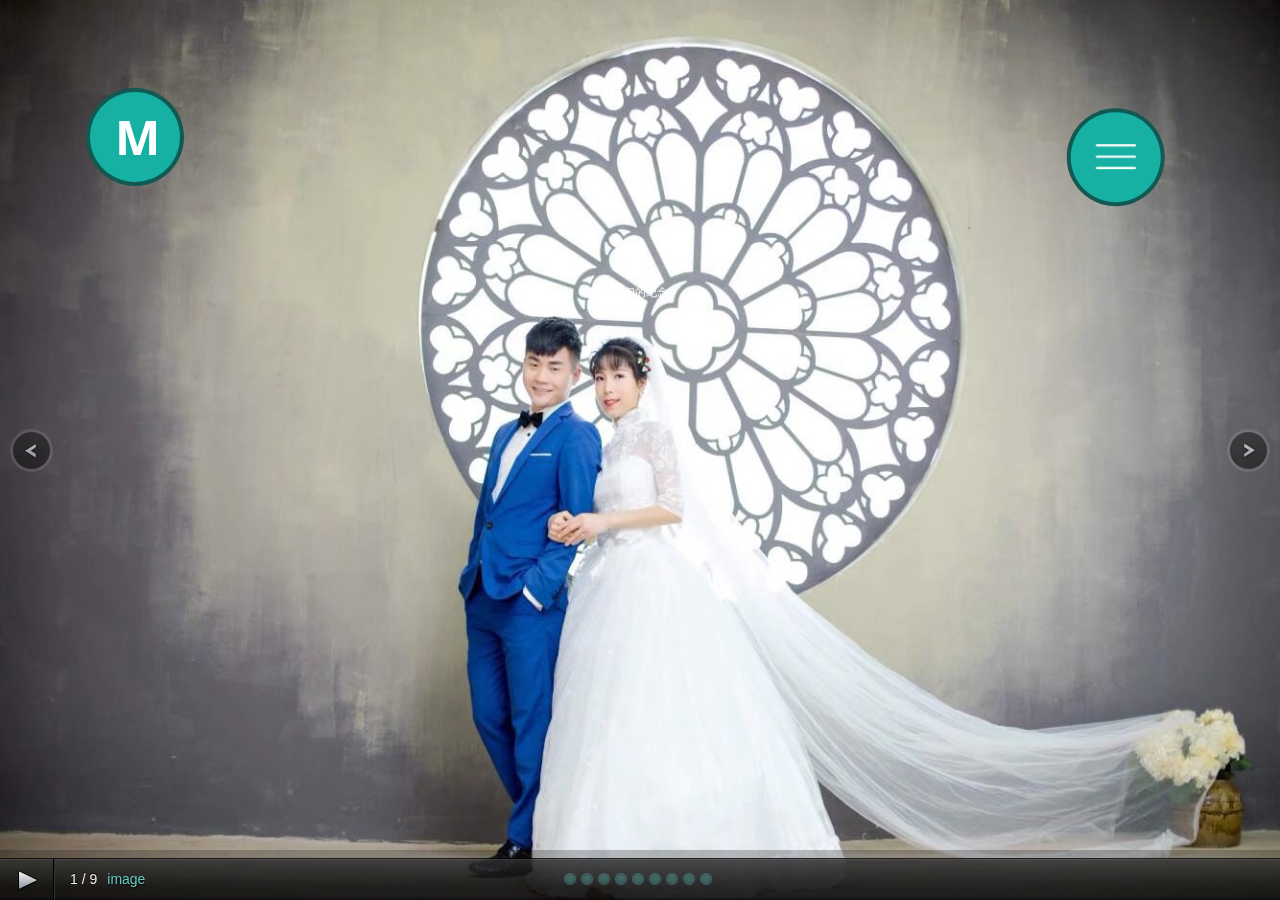
==== commit 5e05c0be: "修改" ====
--- a/index.html
+++ b/index.html
@@ -57,7 +57,7 @@
 	<!--Demo styles (you can delete this block)-->
 	<!--block-->
 		<ul id="demo-block">
-			<li><h2>我们的纪念</h2></li>
+			<li><h4>我们的纪念</h4></li>
 			<li></li>
 		
 			
@@ -65,9 +65,8 @@
 <!--End of styles-->
 		
 </div>
-<div class="copyrights">Collect from <a href="http://www.cssmoban.com/" >企业网站模板</a></div>
+<div class="copyrights">Collect from <a href="http://www.cssmoban.com/" >qingwei2013@foxmail.com</a></div>
 	<!--End of styles-->
-
 	<!--Thumbnail Navigation-->
 	<div id="prevthumb"></div>
 	<div id="nextthumb"></div>
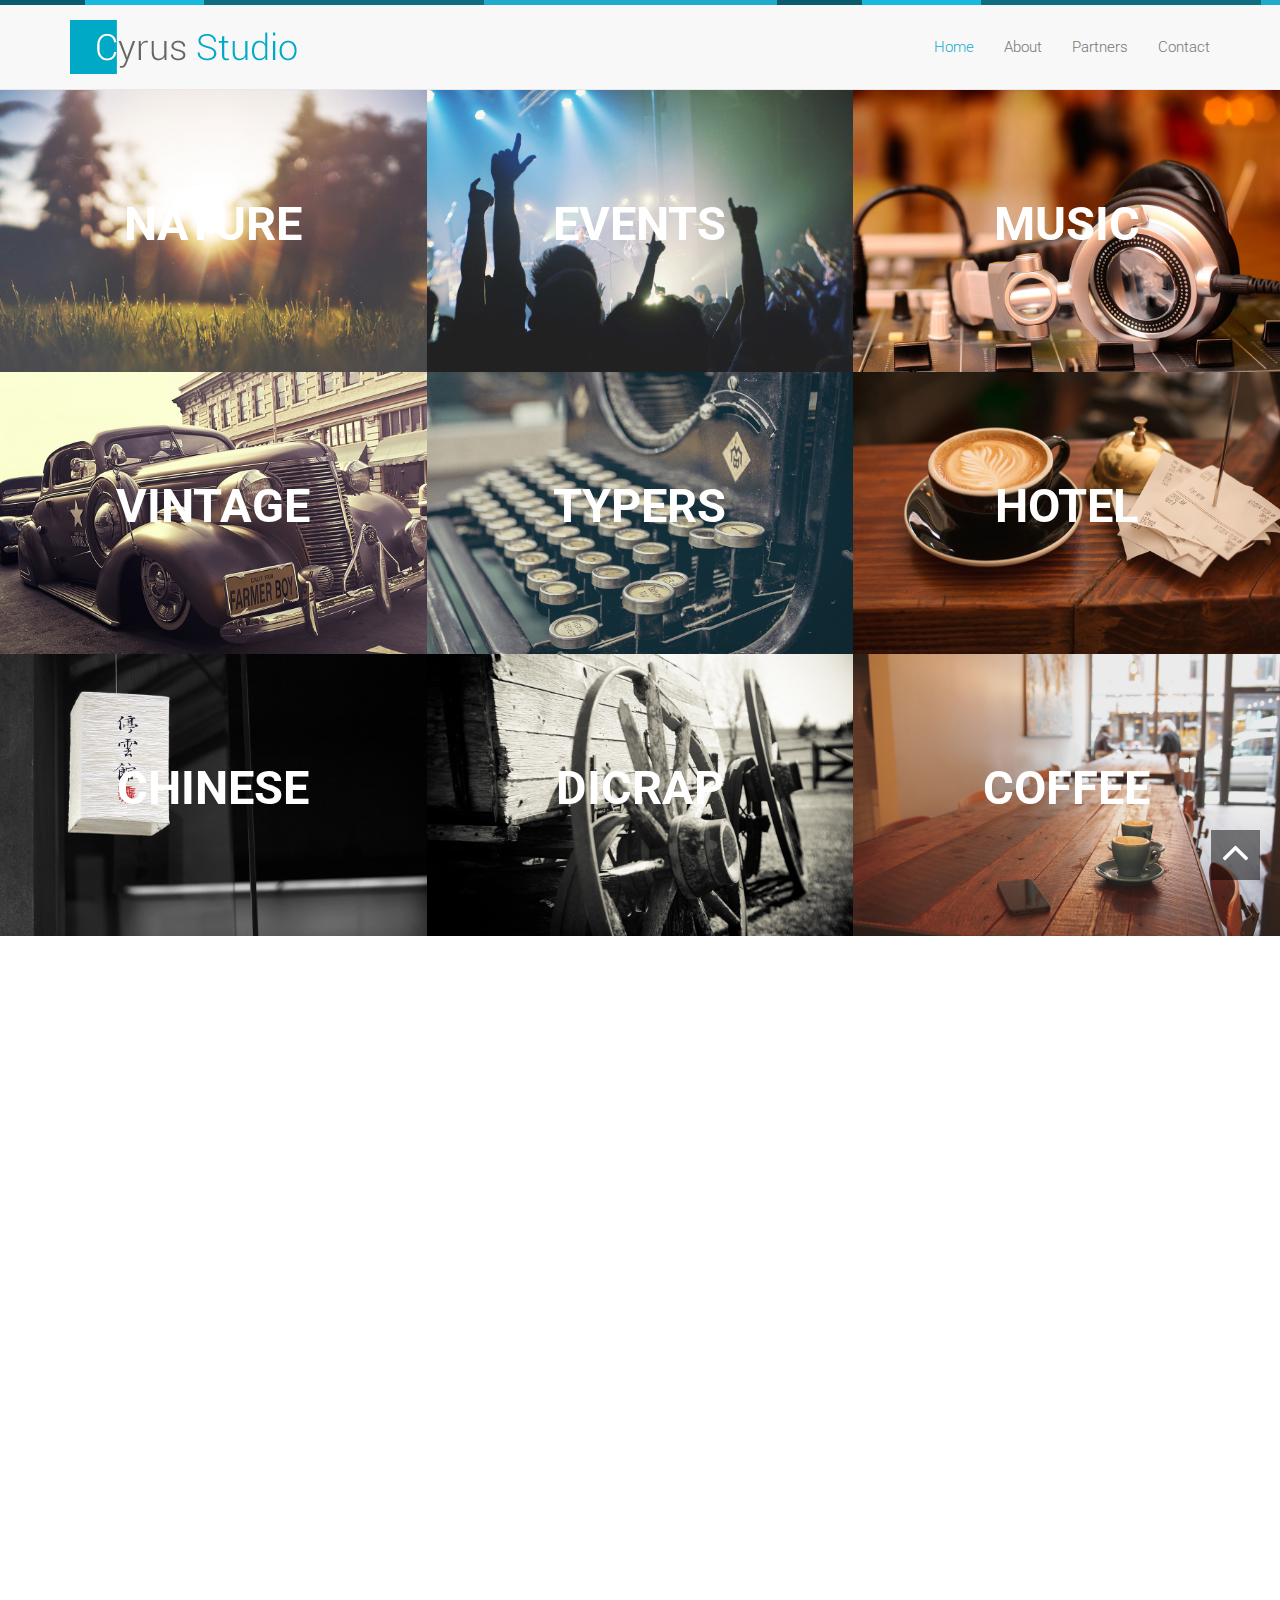
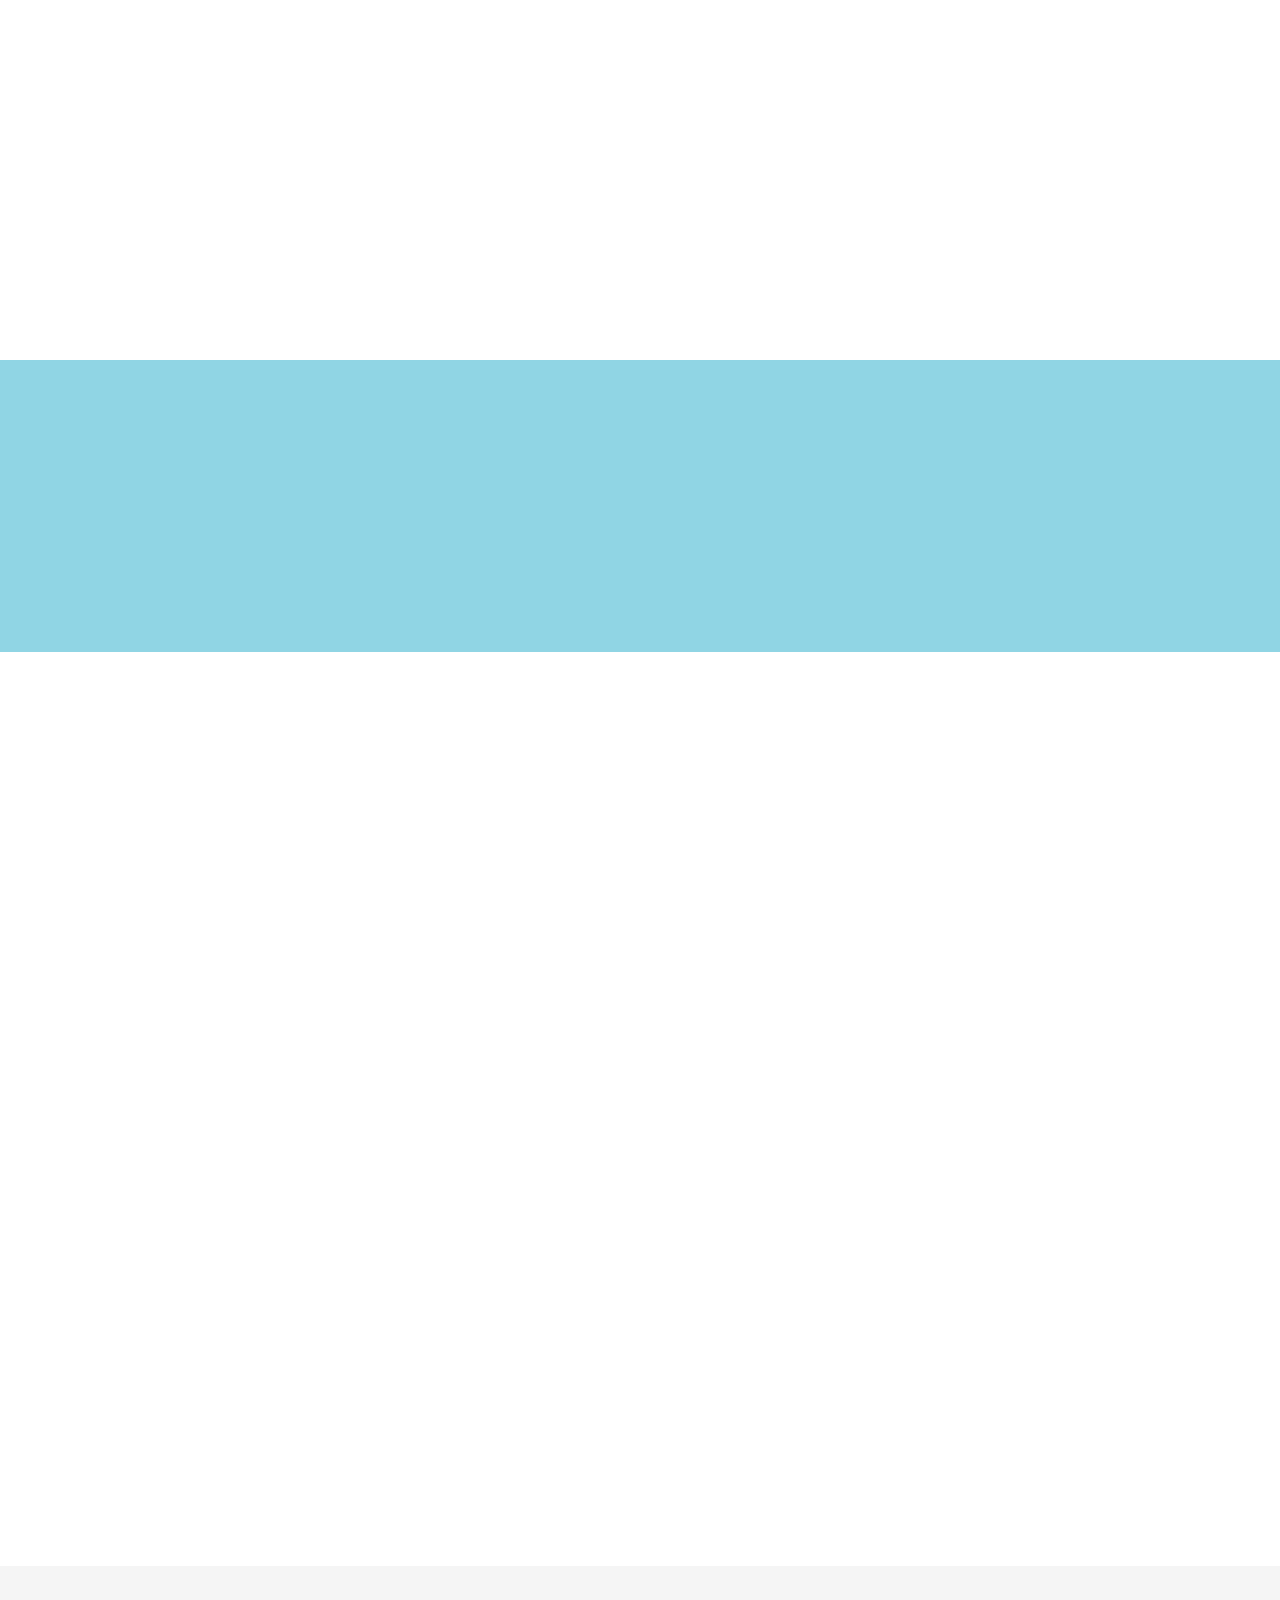
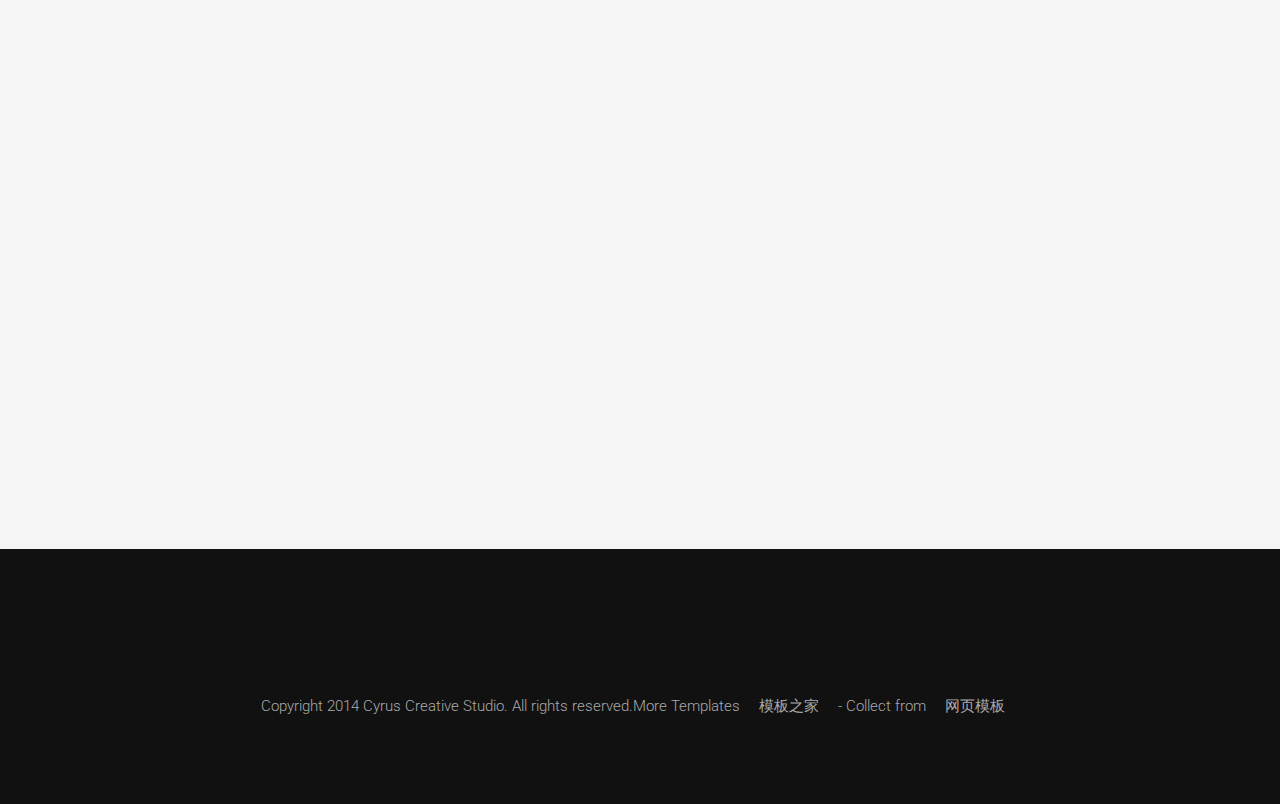
==== commit c30588e6: "修改模板" ====
--- a/index.html
+++ b/index.html
@@ -1,112 +1,430 @@
-<!DOCTYPE HTML>
-<html>
+<!DOCTYPE html>
+<html lang="en">
 <head>
-<title>Home</title>
-<meta name="viewport" content="width=device-width, initial-scale=1">
+<meta charset="UTF-8" />
 <meta http-equiv="Content-Type" content="text/html; charset=utf-8" />
-<meta name="keywords" content="Fashion Responsive web template,Flat Web Templates, Android Compatible web template, 
-Smartphone Compatible web template, free webdesigns for Nokia, Samsung, LG, Sony Ericsson, Motorola web design" />
-<script type="applijewelleryion/x-javascript"> addEventListener("load", function() { setTimeout(hideURLbar, 0); }, false); function hideURLbar(){ window.scrollTo(0,1); } </script>
-<!--fonts-->
-	<link href='http://fonts.useso.com/css?family=Open+Sans+Condensed:300,700' rel='stylesheet' type='text/css'>
-	<link href='http://fonts.useso.com/css?family=Open+Sans:400,600' rel='stylesheet' type='text/css'>
-<!--fonts -->
-<!-- Custom Theme files -->
-		<link href="css/style.css" rel='stylesheet' type='text/css' />	
+<meta name="viewport" content="width=device-width, initial-scale=1, maximum-scale=1, user-scalable=no">
+<title>Cyrus Studio</title>
+
+<!-- Google fonts -->
+<link href='http://fonts.googleapis.com/css?family=Roboto:400,300,700' rel='stylesheet' type='text/css'>
+
+<!-- font awesome -->
+<link href="http://maxcdn.bootstrapcdn.com/font-awesome/4.2.0/css/font-awesome.min.css" rel="stylesheet">
+
+<!-- bootstrap -->
+<link rel="stylesheet" href="assets/bootstrap/css/bootstrap.min.css" />
+
+<!-- animate.css -->
+<link rel="stylesheet" href="assets/animate/animate.css" />
+<link rel="stylesheet" href="assets/animate/set.css" />
+
+<!-- gallery -->
+<link rel="stylesheet" href="assets/gallery/blueimp-gallery.min.css">
+
+<!-- favicon -->
+<link rel="shortcut icon" href="images/favicon.ico" type="image/x-icon">
+<link rel="icon" href="images/favicon.ico" type="image/x-icon">
+
+
+<link rel="stylesheet" href="assets/style.css">
+
 </head>
+
 <body>
-<!-- Custom Theme files -->
-<div class="main">
-		<div class="nav-circle">
-				<div class="logo">
-					<a href="index.html"><h1>M</h1></a>
-				</div>
-					<div class="right-nav">
-						<div class="socialCircle-round">
-							  <div class="socialCircle-item"><a href="contact.html"><img src="img/i6.png"/></a></div>
-							  <div class="socialCircle-item"><a href="404.html"><img src="img/i5.png"/></a></div>
-							  <div class="socialCircle-item"><a href="gallery.html"><img src="img/i4.png"/></a></div>
-							  <div class="socialCircle-item"><a href="services.html"><img src="img/i3.png"/></a></div>
-							  <div class="socialCircle-item"><a href="about.html"><img src="img/i2.png"/></a></div>
-							  <div class="socialCircle-item"><a href="index.html"><img src="img/i1.png"/></a></div>
-							  <div class="socialCircle-center closed"></div>
-							</div>
-				</div>
-				<script src="js/jquery-1.11.1.min.js"></script>
-				<script src="js/socialCircle.js"></script> 
-					<script type="text/javascript">
-					$( ".socialCircle-center" ).socialCircle({
-						rotate: 0,
-						radius:130,
-						circleSize:2,
-						speed:300
-					});
-					</script>
-					<div class="clear"></div>
-				</div>
-		
-		<link rel="stylesheet" href="css/supersized.css" type="text/css" media="screen" />
-		<link rel="stylesheet" href="theme/supersized.shutter.css" type="text/css" media="screen" />
-	    <script type="text/javascript" src="http://ajax.useso.com/ajax/libs/jquery/1.6.1/jquery.min.js"></script>
-		<script type="text/javascript" src="js/jquery.easing.min.js"></script>
-		
-		<script type="text/javascript" src="js/supersized.3.2.7.min.js"></script>
-		<script type="text/javascript" src="theme/supersized.shutter.min.js"></script>
-		<script type="text/javascript" src="js/innards.js"></script>
-
-	<!--Demo styles (you can delete this block)-->
-	<!--block-->
-		<ul id="demo-block">
-			<li><h4>我们的纪念</h4></li>
-			<li></li>
-		
-			
-		</ul>	
-<!--End of styles-->
-		
-</div>
-<div class="copyrights">Collect from <a href="http://www.cssmoban.com/" >qingwei2013@foxmail.com</a></div>
-	<!--End of styles-->
-	<!--Thumbnail Navigation-->
-	<div id="prevthumb"></div>
-	<div id="nextthumb"></div>
-	
-	<!--Arrow Navigation-->
-	<a id="prevslide" class="load-item"></a>
-	<a id="nextslide" class="load-item"></a>
-	
-	<div id="thumb-tray" class="load-item">
-		<div id="thumb-back"></div>
-		<div id="thumb-forward"></div>
-	</div>
-	
-	<!--Time Bar-->
-	<div id="progress-back" class="load-item">
-		<div id="progress-bar"></div>
-	</div>
-	
-	<!--Control Bar-->
-	<div id="controls-wrapper" class="load-item">
-		<div id="controls">
-			
-			<a id="play-button"><img id="pauseplay" src="img/pause.png"/></a>
-		
-			<!--Slide counter-->
-			<div id="slidecounter">
-				<span class="slidenumber"></span> / <span class="totalslides"></span>
-			</div>
-			
-			<!--Slide captions displayed here-->
-			<div id="slidecaption"></div>
-			
-			<!--Thumb Tray button-->
-			<a id="tray-button"><img id="tray-arrow" src="img/button-tray-up.png"/></a>
-			
-			<!--Navigation-->
-			<ul id="slide-list"></ul>
-			
-		</div>
-	</div>
+<div class="topbar animated fadeInLeftBig"></div>
+
+<!-- Header Starts -->
+<div class="navbar-wrapper">
+      <div class="container">
+
+        <div class="navbar navbar-default navbar-fixed-top" role="navigation" id="top-nav">
+          <div class="container">
+            <div class="navbar-header">
+              <!-- Logo Starts -->
+              <a class="navbar-brand" href="#home"><img src="images/logo.png" alt="logo"></a>
+              <!-- #Logo Ends -->
+
+
+              <button type="button" class="navbar-toggle collapsed" data-toggle="collapse" data-target=".navbar-collapse">
+                <span class="sr-only">Toggle navigation</span>
+                <span class="icon-bar"></span>
+                <span class="icon-bar"></span>
+                <span class="icon-bar"></span>
+              </button>
+
+            </div>
+
+
+            <!-- Nav Starts -->
+            <div class="navbar-collapse  collapse">
+              <ul class="nav navbar-nav navbar-right scroll">
+                 <li class="active"><a href="#works">Home</a></li>
+                 <li ><a href="#about">About</a></li>
+                 <li ><a href="#partners">Partners</a></li>
+                 <li ><a href="#contact">Contact</a></li>
+              </ul>
+            </div>
+            <!-- #Nav Ends -->
+
+          </div>
+        </div>
+
+      </div>
+    </div>
+<!-- #Header Starts -->
+
+
+
+
+
+
+
+<!-- works -->
+<div id="works"  class=" clearfix grid"> 
+    <figure class="effect-oscar  wowload fadeIn">
+        <img src="images/portfolio/1.jpg" alt="img01"/>
+        <figcaption>
+            <h2>Nature</h2>
+            <p>Lily likes to play with crayons and pencils<br>
+            <a href="images/portfolio/1.jpg" title="1" data-gallery>View more</a></p>            
+        </figcaption>
+    </figure>
+     <figure class="effect-oscar  wowload fadeInUp">
+        <img src="images/portfolio/2.jpg" alt="img01"/>
+        <figcaption>
+            <h2>Events</h2>
+            <p>Lily likes to play with crayons and pencils<br>
+            <a href="images/portfolio/2.jpg" title="1" data-gallery>View more</a></p>            
+        </figcaption>
+    </figure>
+     <figure class="effect-oscar  wowload fadeInUp">
+        <img src="images/portfolio/3.jpg" alt="img01"/>
+        <figcaption>
+            <h2>music</h2>
+            <p>Lily likes to play with crayons and pencils<br>
+            <a href="images/portfolio/3.jpg" title="1" data-gallery>View more</a></p>            
+        </figcaption>
+    </figure>
+     <figure class="effect-oscar  wowload fadeInUp">
+        <img src="images/portfolio/4.jpg" alt="img01"/>
+        <figcaption>
+            <h2>Vintage</h2>
+            <p>Lily likes to play with crayons and pencils<br>
+            <a href="images/portfolio/4.jpg" title="1" data-gallery>View more</a></p>            
+        </figcaption>
+    </figure>
+     <figure class="effect-oscar  wowload fadeInUp">
+        <img src="images/portfolio/5.jpg" alt="img01"/>
+        <figcaption>
+            <h2>Typers</h2>
+            <p>Lily likes to play with crayons and pencils<br>
+            <a href="images/portfolio/5.jpg" title="1" data-gallery>View more</a></p>            
+        </figcaption>
+    </figure>
+     
+     <figure class="effect-oscar  wowload fadeInUp">
+        <img src="images/portfolio/6.jpg" alt="img01"/>
+        <figcaption>
+            <h2>hotel</h2>
+            <p>Lily likes to play with crayons and pencils<br>
+            <a href="images/portfolio/6.jpg" title="1" data-gallery>View more</a></p>            
+        </figcaption>
+    </figure>
+    <figure class="effect-oscar  wowload fadeInUp">
+        <img src="images/portfolio/7.jpg" alt="img01"/>
+        <figcaption>
+            <h2>Chinese</h2>
+            <p>Lily likes to play with crayons and pencils<br>
+            <a href="images/portfolio/7.jpg" title="1" data-gallery>View more</a></p>            
+        </figcaption>
+    </figure>
+    <figure class="effect-oscar  wowload fadeInUp">
+        <img src="images/portfolio/8.jpg" alt="img01"/>
+        <figcaption>
+            <h2>Dicrap</h2>
+            <p>Lily likes to play with crayons and pencils<br>
+            <a href="images/portfolio/8.jpg" title="1" data-gallery>View more</a></p>            
+        </figcaption>
+    </figure>
+    <figure class="effect-oscar  wowload fadeInUp">
+        <img src="images/portfolio/9.jpg" alt="img01"/>
+        <figcaption>
+            <h2>Coffee</h2>
+            <p>Lily likes to play with crayons and pencils<br>
+            <a href="images/portfolio/9.jpg" title="1" data-gallery>View more</a></p>            
+        </figcaption>
+    </figure>
+    <figure class="effect-oscar  wowload fadeInUp">
+        <img src="images/portfolio/10.jpg" alt="img01"/>
+        <figcaption>
+            <h2>cameras</h2>
+            <p>Lily likes to play with crayons and pencils<br>
+            <a href="images/portfolio/10.jpg" title="1" data-gallery>View more</a></p>            
+        </figcaption>
+    </figure>
+    <figure class="effect-oscar  wowload fadeInUp">
+        <img src="images/portfolio/11.jpg" alt="img01"/>
+        <figcaption>
+            <h2>design</h2>
+            <p>Lily likes to play with crayons and pencils<br>
+            <a href="images/portfolio/11.jpg" title="1" data-gallery>View more</a></p>            
+        </figcaption>
+    </figure>
+    <figure class="effect-oscar  wowload fadeInUp">
+        <img src="images/portfolio/12.jpg" alt="img01"/>
+        <figcaption>
+            <h2>studio</h2>
+            <p>Lily likes to play with crayons and pencils<br>
+            <a href="images/portfolio/12.jpg" title="1" data-gallery>View more</a></p>            
+        </figcaption>
+    </figure>
+    
+
+     
+</div>
+<!-- works -->
+
+
+
+
+
+
+<!-- Cirlce Starts -->
+<div id="about"  class="container spacer about">
+<h2 class="text-center wowload fadeInUp">Creative digital agency based on London</h2>  
+  <div class="row">
+  <div class="col-sm-6 wowload fadeInLeft">
+    <h4><i class="fa fa-paint-brush"></i> Design</h4>
+    <p>Creative digital agency for sleek and sophisticated solutions for mobile, websites and software designs, lead by passionate and uber progressive team that lives and breathes design. Creative digital agency for sleek and sophisticated solutions for mobile, websites and software designs.</p>
+    
+
+  </div>
+  <div class="col-sm-6 wowload fadeInRight">
+  <h4><i class="fa fa-code"></i> Frontend & Backend Development</h4>
+  <p>Lorem Ipsum is simply dummy text of the printing and typesetting industry. Lorem Ipsum has been the industry's standard dummy text ever since the 1500s, when an unknown printer took a galley of type and scrambled it to make a type specimen book.</p>    
+  </div>
+  </div>
+
+  <div class="process">
+  <h3 class="text-center wowload fadeInUp">Process</h3>
+  <ul class="row text-center list-inline  wowload bounceInUp">
+      <li>
+            <span><i class="fa fa-history"></i><b>Research</b></span>
+        </li>
+        <li>
+            <span><i class="fa fa-puzzle-piece"></i><b>Plan</b></span>
+        </li>
+        <li>
+            <span><i class="fa fa-database"></i><b>Develop</b></span>
+        </li>
+        <li>
+            <span><i class="fa fa-magic"></i><b>Integration</b></span>
+        </li>        
+        <li>
+            <span><i class="fa fa-cloud-upload"></i><b>Deliver</b></span>
+        </li>
+    </ul>
+  </div>
+</div>
+<!-- #Cirlce Ends -->
+
+<div class="copyrights">Collect from <a href="http://www.cssmoban.com/" >企业网站模板</a></div>
+
+<!-- About Starts -->
+<div class="highlight-info">
+<div class="overlay spacer">
+<div class="container">
+<div class="row text-center  wowload fadeInDownBig">
+  <div class="col-sm-3 col-xs-6">
+  <i class="fa fa-smile-o  fa-5x"></i><h4>24 Clients</h4>
+  </div>
+  <div class="col-sm-3 col-xs-6">
+  <i class="fa fa-rocket  fa-5x"></i><h4>75 Projects</h4>
+  </div>
+  <div class="col-sm-3 col-xs-6">
+  <i class="fa fa-cloud-download  fa-5x"></i><h4>454 Downloads</h4>
+  </div>
+  <div class="col-sm-3 col-xs-6">
+  <i class="fa fa-map-marker fa-5x"></i><h4>2 Offices</h4>
+  </div>
+</div>
+</div>
+</div>
+</div>
+<!-- About Ends -->
+
+
+
+
+
+
+
+<div id="partners" class="container spacer ">
+	<h2 class="text-center  wowload fadeInUp">Some of our happy clients</h2>
+  <div class="clearfix">
+    <div class="col-sm-6 partners  wowload fadeInLeft">
+         <img src="images/partners/1.jpg" alt="partners">
+         <img src="images/partners/2.jpg" alt="partners">
+         <img src="images/partners/3.jpg" alt="partners">
+         <img src="images/partners/4.jpg" alt="partners">
+    </div>
+    <div class="col-sm-6">
+
+
+    <div id="carousel-testimonials" class="carousel slide testimonails  wowload fadeInRight" data-ride="carousel">
+    <div class="carousel-inner">  
+      <div class="item active animated bounceInRight row">
+      <div class="animated slideInLeft col-xs-2"><img alt="portfolio" src="images/team/1.jpg" width="100" class="img-circle img-responsive"></div>
+      <div  class="col-xs-10">
+      <p> I must explain to you how all this mistaken idea of denouncing pleasure and praising pain was born and I will give you a complete account of the system, and expound the actual teachings of the great explorer of the truth, the master-builder of human happiness. </p>      
+      <span>Angel Smith - <b>eshop Canada</b></span>
+      </div>
+      </div>
+      <div class="item  animated bounceInRight row">
+      <div class="animated slideInLeft col-xs-2"><img alt="portfolio" src="images/team/2.jpg" width="100" class="img-circle img-responsive"></div>
+      <div  class="col-xs-10">
+      <p>No one rejects, dislikes, or avoids pleasure itself, because it is pleasure, but because those who do not know how to pursue pleasure rationally encounter consequences that are extremely painful.</p>
+      <span>John Partic - <b>Crazy Pixel</b></span>
+      </div>
+      </div>
+      <div class="item  animated bounceInRight row">
+      <div class="animated slideInLeft  col-xs-2"><img alt="portfolio" src="images/team/3.jpg" width="100" class="img-circle img-responsive"></div>
+      <div  class="col-xs-10">
+      <p>On the other hand, we denounce with righteous indignation and dislike men who are so beguiled and demoralized by the charms of pleasure of the moment, so blinded by desire, that they cannot foresee the pain and trouble that are bound to ensue.</p>
+      <span>Harris David - <b>Jet London</b></span>
+      </div>
+      </div>
+  </div>
+
+   <!-- Indicators -->
+   	<ol class="carousel-indicators">
+    <li data-target="#carousel-testimonials" data-slide-to="0" class="active"></li>
+    <li data-target="#carousel-testimonials" data-slide-to="1"></li>
+    <li data-target="#carousel-testimonials" data-slide-to="2"></li>
+  	</ol>
+  	<!-- Indicators -->
+  </div>
+
+
+
+    </div>
+  </div>
+
+
+<!-- team -->
+<h3 class="text-center  wowload fadeInUp">Our team</h3>
+<p class="text-center  wowload fadeInLeft">Our creative team that is making everything possible</p>
+<div class="row grid team  wowload fadeInUpBig">	
+	<div class=" col-sm-3 col-xs-6">
+	<figure class="effect-chico">
+        <img src="images/team/8.jpg" alt="img01" class="img-responsive" />
+        <figcaption>
+            <p><b>Barbara Husto</b><br>Senior Designer<br><br><a href="#"><i class="fa fa-dribbble"></i></a> <a href="#"><i class="fa fa-facebook"></i></a> <a href="#"><i class="fa fa-twitter"></i></a></p>            
+        </figcaption>
+    </figure>
+    </div>
+
+    <div class=" col-sm-3 col-xs-6">
+	<figure class="effect-chico">
+        <img src="images/team/10.jpg" alt="img01"/>
+        <figcaption>            
+            <p><b>Barbara Husto</b><br>Senior Designer<br><br><a href="#"><i class="fa fa-dribbble"></i></a> <a href="#"><i class="fa fa-facebook"></i></a> <a href="#"><i class="fa fa-twitter"></i></a></p>            
+        </figcaption>
+    </figure>
+    </div>
+
+    <div class=" col-sm-3 col-xs-6">
+	<figure class="effect-chico">
+        <img src="images/team/12.jpg" alt="img01"/>
+        <figcaption>
+            <p><b>Barbara Husto</b><br>Senior Designer<br><br><a href="#"><i class="fa fa-dribbble"></i></a> <a href="#"><i class="fa fa-facebook"></i></a> <a href="#"><i class="fa fa-twitter"></i></a></p>          
+        </figcaption>
+    </figure>
+    </div>
+
+    <div class=" col-sm-3 col-xs-6">
+	<figure class="effect-chico">
+        <img src="images/team/17.jpg" alt="img01"/>
+        <figcaption>
+            <p><b>Barbara Husto</b><br>Senior Designer<br><br><a href="#"><i class="fa fa-dribbble"></i></a> <a href="#"><i class="fa fa-facebook"></i></a> <a href="#"><i class="fa fa-twitter"></i></a></p>
+        </figcaption>
+    </figure>
+    </div>
+
+ 
+</div>
+<!-- team -->
+
+</div>
+
+<!--Contact Starts-->
+<div id="contact" class="spacer">
+
+<div class="container contactform center">
+<h2 class="text-center  wowload fadeInUp">Get in touch to start your project</h2>
+  <div class="row wowload fadeInLeftBig">      
+      <div class="col-sm-6 col-sm-offset-3 col-xs-12">      
+        <input type="text" placeholder="Name">
+        <input type="text" placeholder="Company">
+        <textarea rows="5" placeholder="Message"></textarea>
+        <button class="btn btn-primary"><i class="fa fa-paper-plane"></i> Send</button>
+      </div>
+  </div>
+
+
+
+</div>
+</div>
+<!--Contact Ends-->
+
+
+
+<!-- Footer Starts -->
+<div class="footer text-center spacer">
+<p class="wowload flipInX"><a href="#"><i class="fa fa-facebook fa-2x"></i></a> <a href="#"><i class="fa fa-instagram fa-2x"></i></a> <a href="#"><i class="fa fa-twitter fa-2x"></i></a> <a href="#"><i class="fa fa-flickr fa-2x"></i></a> </p>
+Copyright 2014 Cyrus Creative Studio. All rights reserved.More Templates <a href="http://www.cssmoban.com/" target="_blank" title="模板之家">模板之家</a> - Collect from <a href="http://www.cssmoban.com/" title="网页模板" target="_blank">网页模板</a>
+</div>
+<!-- # Footer Ends -->
+<a href="#works" class="gototop "><i class="fa fa-angle-up  fa-3x"></i></a>
+
+
+
+
+
+<!-- The Bootstrap Image Gallery lightbox, should be a child element of the document body -->
+<div id="blueimp-gallery" class="blueimp-gallery blueimp-gallery-controls">
+    <!-- The container for the modal slides -->
+    <div class="slides"></div>
+    <!-- Controls for the borderless lightbox -->
+    <h3 class="title">Title</h3>
+    <a class="prev">‹</a>
+    <a class="next">›</a>
+    <a class="close">×</a>
+    <!-- The modal dialog, which will be used to wrap the lightbox content -->    
+</div>
+
+
+
+<!-- jquery -->
+<script src="assets/jquery.js"></script>
+
+<!-- wow script -->
+<script src="assets/wow/wow.min.js"></script>
+
+
+<!-- boostrap -->
+<script src="assets/bootstrap/js/bootstrap.js" type="text/javascript" ></script>
+
+<!-- jquery mobile -->
+<script src="assets/mobile/touchSwipe.min.js"></script>
+<script src="assets/respond/respond.js"></script>
+
+<!-- gallery -->
+<script src="assets/gallery/jquery.blueimp-gallery.min.js"></script>
+
+<!-- custom script -->
+<script src="assets/script.js"></script>
 
 </body>
 </html>--- a/assets/animate/set.css
+++ b/assets/animate/set.css
@@ -0,0 +1,1139 @@
+.grid {
+	position: relative;
+	margin: 0 auto;
+	list-style: none;
+	text-align: center;
+}
+
+/* Common style */
+.grid figure {
+	position: relative;
+	float: left;
+	overflow: hidden;
+	margin: 0;	/*change here for spacing*/	
+	width: 33.333333333%;
+	text-align: center;
+	cursor: pointer;
+}
+
+.grid figure img {
+	position: relative;
+	display: block;
+	max-width: 102%;
+	opacity: 1;
+}
+
+.grid figure figcaption {
+	padding: 2em;
+	color: #fff;
+	text-transform: uppercase;
+	font-size: 1.25em;
+	-webkit-backface-visibility: hidden;
+	backface-visibility: hidden;
+}
+
+.grid figure figcaption::before,
+.grid figure figcaption::after {
+	pointer-events: none;
+}
+
+.grid figure figcaption,
+.grid figure figcaption > a {
+	position: absolute;
+	top: 0;
+	left: 0;
+	width: 100%;
+	height: 100%;
+}
+
+/* Anchor will cover the whole item by default */
+/* For some effects it will show as a button */
+.grid figure figcaption > a {
+	z-index: 1000;
+	text-indent: 200%;
+	white-space: nowrap;
+	font-size: 0;
+	opacity: 0;
+}
+
+.grid figure h2 {
+	word-spacing: -0.15em;
+	font-weight: 700;
+}
+
+.grid figure h2,
+.grid figure p {
+	margin: 0;
+}
+
+.grid figure p {
+	letter-spacing: 1px;
+	font-size: 68.5%;
+}
+
+/* Individual effects */
+
+/*---------------*/
+/***** Lily *****/
+/*---------------*/
+
+figure.effect-lily img {
+	max-width: none;
+	width: -webkit-calc(100% + 50px);
+	width: calc(100% + 50px);
+	opacity: 0.7;
+	-webkit-transition: opacity 0.35s, -webkit-transform 0.35s;
+	transition: opacity 0.35s, transform 0.35s;
+	-webkit-transform: translate3d(-40px,0, 0);
+	transform: translate3d(-40px,0,0);
+}
+
+figure.effect-lily figcaption {
+	text-align: left;
+}
+
+figure.effect-lily figcaption > div {
+	position: absolute;
+	bottom: 0;
+	left: 0;
+	padding: 2em;
+	width: 100%;
+	height: 50%;
+}
+
+figure.effect-lily h2,
+figure.effect-lily p {
+	-webkit-transform: translate3d(0,40px,0);
+	transform: translate3d(0,40px,0);
+}
+
+figure.effect-lily h2 {
+	-webkit-transition: -webkit-transform 0.35s;
+	transition: transform 0.35s;
+}
+
+figure.effect-lily p {
+	color: rgba(255,255,255,0.8);
+	opacity: 0;
+	-webkit-transition: opacity 0.2s, -webkit-transform 0.35s;
+	transition: opacity 0.2s, transform 0.35s;
+}
+
+figure.effect-lily:hover img,
+figure.effect-lily:hover p {
+	opacity: 1;
+}
+
+figure.effect-lily:hover img,
+figure.effect-lily:hover h2,
+figure.effect-lily:hover p {
+	-webkit-transform: translate3d(0,0,0);
+	transform: translate3d(0,0,0);
+}
+
+figure.effect-lily:hover p {
+	-webkit-transition-delay: 0.05s;
+	transition-delay: 0.05s;
+	-webkit-transition-duration: 0.35s;
+	transition-duration: 0.35s;
+}
+
+/*---------------*/
+/***** Sadie *****/
+/*---------------*/
+
+figure.effect-sadie figcaption::before {
+	position: absolute;
+	top: 0;
+	left: 0;
+	width: 100%;
+	height: 100%;
+	background: -webkit-linear-gradient(top, rgba(72,76,97,0) 0%, rgba(72,76,97,0.8) 75%);
+	background: linear-gradient(to bottom, rgba(72,76,97,0) 0%, rgba(72,76,97,0.8) 75%);
+	content: '';
+	opacity: 0;
+	-webkit-transform: translate3d(0,50%,0);
+	transform: translate3d(0,50%,0);
+}
+
+figure.effect-sadie h2 {
+	position: absolute;
+	top: 50%;
+	left: 0;
+	width: 100%;
+	color: #484c61;
+	-webkit-transition: -webkit-transform 0.35s, color 0.35s;
+	transition: transform 0.35s, color 0.35s;
+	-webkit-transform: translate3d(0,-50%,0);
+	transform: translate3d(0,-50%,0);
+}
+
+figure.effect-sadie figcaption::before,
+figure.effect-sadie p {
+	-webkit-transition: opacity 0.35s, -webkit-transform 0.35s;
+	transition: opacity 0.35s, transform 0.35s;
+}
+
+figure.effect-sadie p {
+	position: absolute;
+	bottom: 0;
+	left: 0;
+	padding: 2em;
+	width: 100%;
+	opacity: 0;
+	-webkit-transform: translate3d(0,10px,0);
+	transform: translate3d(0,10px,0);
+}
+
+figure.effect-sadie:hover h2 {
+	color: #fff;
+	-webkit-transform: translate3d(0,-50%,0) translate3d(0,-40px,0);
+	transform: translate3d(0,-50%,0) translate3d(0,-40px,0);
+}
+
+figure.effect-sadie:hover figcaption::before ,
+figure.effect-sadie:hover p {
+	opacity: 1;
+	-webkit-transform: translate3d(0,0,0);
+	transform: translate3d(0,0,0);
+}
+
+/*---------------*/
+/***** Roxy *****/
+/*---------------*/
+
+figure.effect-roxy {
+	background: -webkit-linear-gradient(45deg, #ff89e9 0%, #05abe0 100%);
+	background: linear-gradient(45deg, #ff89e9 0%,#05abe0 100%);
+}
+
+figure.effect-roxy img {
+	max-width: none;
+	width: -webkit-calc(100% + 60px);
+	width: calc(100% + 60px);
+	-webkit-transition: opacity 0.35s, -webkit-transform 0.35s;
+	transition: opacity 0.35s, transform 0.35s;
+	-webkit-transform: translate3d(-50px,0,0);
+	transform: translate3d(-50px,0,0);
+}
+
+figure.effect-roxy figcaption::before {
+	position: absolute;
+	top: 30px;
+	right: 30px;
+	bottom: 30px;
+	left: 30px;
+	border: 1px solid #fff;
+	content: '';
+	opacity: 0;
+	-webkit-transition: opacity 0.35s, -webkit-transform 0.35s;
+	transition: opacity 0.35s, transform 0.35s;
+	-webkit-transform: translate3d(-20px,0,0);
+	transform: translate3d(-20px,0,0);
+}
+
+figure.effect-roxy figcaption {
+	padding: 3em;
+	text-align: left;
+}
+
+figure.effect-roxy h2 {
+	padding: 30% 0 10px 0;
+}
+
+figure.effect-roxy p {
+	opacity: 0;
+	-webkit-transition: opacity 0.35s, -webkit-transform 0.35s;
+	transition: opacity 0.35s, transform 0.35s;
+	-webkit-transform: translate3d(-10px,0,0);
+	transform: translate3d(-10px,0,0);
+}
+
+figure.effect-roxy:hover img {
+	opacity: 0.7;
+	-webkit-transform: translate3d(0,0,0);
+	transform: translate3d(0,0,0);
+}
+
+figure.effect-roxy:hover figcaption::before,
+figure.effect-roxy:hover p {
+	opacity: 1;
+	-webkit-transform: translate3d(0,0,0);
+	transform: translate3d(0,0,0);
+}
+
+/*---------------*/
+/***** Bubba *****/
+/*---------------*/
+
+figure.effect-bubba {
+	background: #9e5406;
+}
+
+figure.effect-bubba img {
+	opacity: 0.7;
+	-webkit-transition: opacity 0.35s;
+	transition: opacity 0.35s;
+}
+
+figure.effect-bubba:hover img {
+	opacity: 0.4;
+}
+
+figure.effect-bubba figcaption::before,
+figure.effect-bubba figcaption::after {
+	position: absolute;
+	top: 30px;
+	right: 30px;
+	bottom: 30px;
+	left: 30px;
+	content: '';
+	opacity: 0;
+	-webkit-transition: opacity 0.35s, -webkit-transform 0.35s;
+	transition: opacity 0.35s, transform 0.35s;
+}
+
+figure.effect-bubba figcaption::before {
+	border-top: 1px solid #fff;
+	border-bottom: 1px solid #fff;
+	-webkit-transform: scale(0,1);
+	transform: scale(0,1);
+}
+
+figure.effect-bubba figcaption::after {
+	border-right: 1px solid #fff;
+	border-left: 1px solid #fff;
+	-webkit-transform: scale(1,0);
+	transform: scale(1,0);
+}
+
+figure.effect-bubba h2 {
+	padding-top: 30%;
+	-webkit-transition: -webkit-transform 0.35s;
+	transition: transform 0.35s;
+	-webkit-transform: translate3d(0,-20px,0);
+	transform: translate3d(0,-20px,0);
+}
+
+figure.effect-bubba p {
+	padding: 20px 2.5em;
+	opacity: 0;
+	-webkit-transition: opacity 0.35s, -webkit-transform 0.35s;
+	transition: opacity 0.35s, transform 0.35s;
+	-webkit-transform: translate3d(0,20px,0);
+	transform: translate3d(0,20px,0);
+}
+
+figure.effect-bubba:hover figcaption::before,
+figure.effect-bubba:hover figcaption::after {
+	opacity: 1;
+	-webkit-transform: scale(1);
+	transform: scale(1);
+}
+
+figure.effect-bubba:hover h2,
+figure.effect-bubba:hover p {
+	opacity: 1;
+	-webkit-transform: translate3d(0,0,0);
+	transform: translate3d(0,0,0);
+}
+
+/*---------------*/
+/***** Romeo *****/
+/*---------------*/
+
+figure.effect-romeo {
+	-webkit-perspective: 1000px;
+	perspective: 1000px;
+}
+
+figure.effect-romeo img {
+	-webkit-transition: opacity 0.35s, -webkit-transform 0.35s;
+	transition: opacity 0.35s, transform 0.35s;
+	-webkit-transform: translate3d(0,0,300px);
+	transform: translate3d(0,0,300px);
+}
+
+figure.effect-romeo:hover img {
+	opacity: 0.6;
+	-webkit-transform: translate3d(0,0,0);
+	transform: translate3d(0,0,0);
+}
+
+figure.effect-romeo figcaption::before,
+figure.effect-romeo figcaption::after {
+	position: absolute;
+	top: 50%;
+	left: 50%;
+	width: 80%;
+	height: 1px;
+	background: #fff;
+	content: '';
+	-webkit-transition: opacity 0.35s, -webkit-transform 0.35s;
+	transition: opacity 0.35s, transform 0.35s;
+	-webkit-transform: translate3d(-50%,-50%,0);
+	transform: translate3d(-50%,-50%,0);
+}
+
+figure.effect-romeo:hover figcaption::before {
+	opacity: 0.5;
+	-webkit-transform: translate3d(-50%,-50%,0) rotate(45deg);
+	transform: translate3d(-50%,-50%,0) rotate(45deg);
+}
+
+figure.effect-romeo:hover figcaption::after {
+	opacity: 0.5;
+	-webkit-transform: translate3d(-50%,-50%,0) rotate(-45deg);
+	transform: translate3d(-50%,-50%,0) rotate(-45deg);
+}
+
+figure.effect-romeo h2,
+figure.effect-romeo p {
+	position: absolute;
+	top: 50%;
+	left: 0;
+	width: 100%;
+	-webkit-transition: -webkit-transform 0.35s;
+	transition: transform 0.35s;
+}
+
+figure.effect-romeo h2 {
+	-webkit-transform: translate3d(0,-50%,0) translate3d(0,-150%,0);
+	transform: translate3d(0,-50%,0) translate3d(0,-150%,0);
+}
+
+figure.effect-romeo p {
+	padding: 0.25em 2em;
+	-webkit-transform: translate3d(0,-50%,0) translate3d(0,150%,0);
+	transform: translate3d(0,-50%,0) translate3d(0,150%,0);
+}
+
+figure.effect-romeo:hover h2 {
+	-webkit-transform: translate3d(0,-50%,0) translate3d(0,-100%,0);
+	transform: translate3d(0,-50%,0) translate3d(0,-100%,0);
+}
+
+figure.effect-romeo:hover p {
+	-webkit-transform: translate3d(0,-50%,0) translate3d(0,100%,0);
+	transform: translate3d(0,-50%,0) translate3d(0,100%,0);
+}
+
+/*---------------*/
+/***** Layla *****/
+/*---------------*/
+
+figure.effect-layla {
+	background: #18a367;
+}
+
+figure.effect-layla img {
+	height: 390px;
+}
+
+figure.effect-layla figcaption {
+	padding: 3em;
+}
+
+figure.effect-layla figcaption::before,
+figure.effect-layla figcaption::after {
+	position: absolute;
+	content: '';
+	opacity: 0;
+}
+
+figure.effect-layla figcaption::before {
+	top: 50px;
+	right: 30px;
+	bottom: 50px;
+	left: 30px;
+	border-top: 1px solid #fff;
+	border-bottom: 1px solid #fff;
+	-webkit-transform: scale(0,1);
+	transform: scale(0,1);
+	-webkit-transform-origin: 0 0;
+	transform-origin: 0 0;
+}
+
+figure.effect-layla figcaption::after {
+	top: 30px;
+	right: 50px;
+	bottom: 30px;
+	left: 50px;
+	border-right: 1px solid #fff;
+	border-left: 1px solid #fff;
+	-webkit-transform: scale(1,0);
+	transform: scale(1,0);
+	-webkit-transform-origin: 100% 0;
+	transform-origin: 100% 0;
+}
+
+figure.effect-layla h2 {
+	padding-top: 26%;
+	-webkit-transition: -webkit-transform 0.35s;
+	transition: transform 0.35s;
+}
+
+figure.effect-layla p {
+	padding: 0.5em 2em;
+	text-transform: none;
+	opacity: 0;
+	-webkit-transform: translate3d(0,-10px,0);
+	transform: translate3d(0,-10px,0);
+}
+
+figure.effect-layla img,
+figure.effect-layla h2 {
+	-webkit-transform: translate3d(0,-30px,0);
+	transform: translate3d(0,-30px,0);
+}
+
+figure.effect-layla img,
+figure.effect-layla figcaption::before,
+figure.effect-layla figcaption::after,
+figure.effect-layla p {
+	-webkit-transition: opacity 0.35s, -webkit-transform 0.35s;
+	transition: opacity 0.35s, transform 0.35s;
+}
+
+figure.effect-layla:hover img {
+	opacity: 0.7;
+	-webkit-transform: translate3d(0,0,0);
+	transform: translate3d(0,0,0);
+}
+
+figure.effect-layla:hover figcaption::before,
+figure.effect-layla:hover figcaption::after {
+	opacity: 1;
+	-webkit-transform: scale(1);
+	transform: scale(1);
+}
+
+figure.effect-layla:hover h2,
+figure.effect-layla:hover p {
+	opacity: 1;
+	-webkit-transform: translate3d(0,0,0);
+	transform: translate3d(0,0,0);
+}
+
+figure.effect-layla:hover figcaption::after,
+figure.effect-layla:hover h2,
+figure.effect-layla:hover p,
+figure.effect-layla:hover img {
+	-webkit-transition-delay: 0.15s;
+	transition-delay: 0.15s;
+}
+
+/*---------------*/
+/***** Honey *****/
+/*---------------*/
+
+figure.effect-honey {
+	background: #4a3753;
+}
+
+figure.effect-honey img {
+	opacity: 0.9;
+	-webkit-transition: opacity 0.35s;
+	transition: opacity 0.35s;
+}
+
+figure.effect-honey:hover img {
+	opacity: 0.5;
+}
+
+figure.effect-honey figcaption::before {
+	position: absolute;
+	bottom: 0;
+	left: 0;
+	width: 100%;
+	height: 10px;
+	background: #fff;
+	content: '';
+	-webkit-transform: translate3d(0,10px,0);
+	transform: translate3d(0,10px,0);
+}
+
+figure.effect-honey h2 {
+	position: absolute;
+	bottom: 0;
+	left: 0;
+	padding: 1em 1.5em;
+	width: 100%;
+	text-align: left;
+	-webkit-transform: translate3d(0,-30px,0);
+	transform: translate3d(0,-30px,0);
+}
+
+figure.effect-honey h2 i {
+	font-style: normal;
+	opacity: 0;
+	-webkit-transition: opacity 0.35s, -webkit-transform 0.35s;
+	transition: opacity 0.35s, transform 0.35s;
+	-webkit-transform: translate3d(0,-30px,0);
+	transform: translate3d(0,-30px,0);
+}
+
+figure.effect-honey figcaption::before,
+figure.effect-honey h2 {
+	-webkit-transition: -webkit-transform 0.35s;
+	transition: transform 0.35s;
+}
+
+figure.effect-honey:hover figcaption::before,
+figure.effect-honey:hover h2,
+figure.effect-honey:hover h2 i {
+	opacity: 1;
+	-webkit-transform: translate3d(0,0,0);
+	transform: translate3d(0,0,0);
+}
+
+/*---------------*/
+/***** Oscar *****/
+/*---------------*/
+
+figure.effect-oscar {
+/*	background: -webkit-linear-gradient(45deg, #22682a 0%, #9b4a1b 40%, #3a342a 100%);
+	background: linear-gradient(45deg, #22682a 0%,#9b4a1b 40%,#3a342a 100%);*/
+}
+
+/*figure.effect-oscar img {
+	opacity: 0.9;
+	-webkit-transition: opacity 0.35s;
+	transition: opacity 0.35s;
+}
+*/
+figure.effect-oscar figcaption {
+	padding: 15%;
+/*	background-color: rgba(58,52,42,0.7);
+	-webkit-transition: background-color 0.35s;
+	transition: background-color 0.35s;*/
+}
+
+figure.effect-oscar figcaption::before {
+	position: absolute;
+	top: 30px;
+	right: 30px;
+	bottom: 30px;
+	left: 30px;
+	border: 1px solid #fff;
+	content: '';
+}
+
+figure.effect-oscar h2 {
+	margin: 0;
+	line-height: 1em;
+	-webkit-transition: -webkit-transform 0.35s;
+	transition: transform 0.35s;
+	-webkit-transform: translate3d(0,100%,0);
+	transform: translate3d(0,100%,0);
+}
+
+figure.effect-oscar figcaption::before,
+figure.effect-oscar p {
+	opacity: 0;
+	-webkit-transition: opacity 0.35s, -webkit-transform 0.35s;
+	transition: opacity 0.35s, transform 0.35s;
+	-webkit-transform: scale(0);
+	transform: scale(0);
+}
+
+figure.effect-oscar:hover h2 {
+	-webkit-transform: translate3d(0,0,0);
+	transform: translate3d(0,0,0);
+}
+
+figure.effect-oscar:hover figcaption::before,
+figure.effect-oscar:hover p {
+	opacity: 1;
+	-webkit-transform: scale(1);
+	transform: scale(1);
+}
+
+figure.effect-oscar:hover figcaption {
+	background-color: rgba(0,0,0,0.8);
+}
+
+figure.effect-oscar:hover img {
+	opacity: 0.4;
+}
+
+/*---------------*/
+/***** Marley *****/
+/*---------------*/
+
+figure.effect-marley figcaption {
+	text-align: right;
+}
+
+figure.effect-marley h2,
+figure.effect-marley p {
+	position: absolute;
+	right: 30px;
+	left: 30px;
+	padding: 10px 0;
+}
+
+
+figure.effect-marley p {
+	bottom: 30px;
+	line-height: 1.5;
+	-webkit-transform: translate3d(0,100%,0);
+	transform: translate3d(0,100%,0);
+}
+
+figure.effect-marley h2 {
+	top: 30px;
+	-webkit-transition: -webkit-transform 0.35s;
+	transition: transform 0.35s;
+	-webkit-transform: translate3d(0,20px,0);
+	transform: translate3d(0,20px,0);
+}
+
+figure.effect-marley:hover h2 {
+	-webkit-transform: translate3d(0,0,0);
+	transform: translate3d(0,0,0);
+}
+
+figure.effect-marley h2::after {
+	position: absolute;
+	top: 100%;
+	left: 0;
+	width: 100%;
+	height: 4px;
+	background: #fff;
+	content: '';
+	-webkit-transform: translate3d(0,40px,0);
+	transform: translate3d(0,40px,0);
+}
+
+figure.effect-marley h2::after,
+figure.effect-marley p {
+	opacity: 0;
+	-webkit-transition: opacity 0.35s, -webkit-transform 0.35s;
+	transition: opacity 0.35s, transform 0.35s;
+}
+
+figure.effect-marley:hover h2::after,
+figure.effect-marley:hover p {
+	opacity: 1;
+	-webkit-transform: translate3d(0,0,0);
+	transform: translate3d(0,0,0);
+}
+
+/*---------------*/
+/***** Ruby *****/
+/*---------------*/
+
+figure.effect-ruby {
+	background-color: #17819c;
+}
+
+figure.effect-ruby img {
+	opacity: 0.7;
+	-webkit-transition: opacity 0.35s, -webkit-transform 0.35s;
+	transition: opacity 0.35s, transform 0.35s;
+	-webkit-transform: scale(1.15);
+	transform: scale(1.15);
+}
+
+figure.effect-ruby:hover img {
+	opacity: 0.5;
+	-webkit-transform: scale(1);
+	transform: scale(1);
+}
+
+figure.effect-ruby h2 {
+	margin-top: 20%;
+	-webkit-transition: -webkit-transform 0.35s;
+	transition: transform 0.35s;
+	-webkit-transform: translate3d(0,20px,0);
+	transform: translate3d(0,20px,0);
+}
+
+figure.effect-ruby p {
+	margin: 1em 0 0;
+	padding: 3em;
+	border: 1px solid #fff;
+	opacity: 0;
+	-webkit-transition: opacity 0.35s, -webkit-transform 0.35s;
+	transition: opacity 0.35s, transform 0.35s;
+	-webkit-transform: translate3d(0,20px,0) scale(1.1);
+	transform: translate3d(0,20px,0) scale(1.1);
+} 
+
+figure.effect-ruby:hover h2 {
+	-webkit-transform: translate3d(0,0,0);
+	transform: translate3d(0,0,0);
+}
+
+figure.effect-ruby:hover p {
+	opacity: 1;
+	-webkit-transform: translate3d(0,0,0) scale(1);
+	transform: translate3d(0,0,0) scale(1);
+}
+
+/*---------------*/
+/***** Milo *****/
+/*---------------*/
+
+figure.effect-milo {
+	background: #2e5d5a;
+}
+
+figure.effect-milo img {
+	max-width: none;
+	width: -webkit-calc(100% + 60px);
+	width: calc(100% + 60px);
+	opacity: 1;
+	-webkit-transition: opacity 0.35s, -webkit-transform 0.35s;
+	transition: opacity 0.35s, transform 0.35s;
+	-webkit-transform: translate3d(-30px,0,0) scale(1.12);
+	transform: translate3d(-30px,0,0) scale(1.12);
+	-webkit-backface-visibility: hidden;
+	backface-visibility: hidden;
+}
+
+figure.effect-milo:hover img {
+	opacity: 0.5;
+	-webkit-transform: translate3d(0,0,0) scale(1);
+	transform: translate3d(0,0,0) scale(1);
+}
+
+figure.effect-milo h2 {
+	position: absolute;
+	right: 0;
+	bottom: 0;
+	padding: 1em 1.2em;
+}
+
+figure.effect-milo p {
+	padding: 0 10px 0 0;
+	width: 50%;
+	border-right: 1px solid #fff;
+	text-align: right;
+	opacity: 0;
+	-webkit-transition: opacity 0.35s, -webkit-transform 0.35s;
+	transition: opacity 0.35s, transform 0.35s;
+	-webkit-transform: translate3d(-40px,0,0);
+	transform: translate3d(-40px,0,0);
+}
+
+figure.effect-milo:hover p {
+	opacity: 1;
+	-webkit-transform: translate3d(0,0,0);
+	transform: translate3d(0,0,0);
+}
+
+/*---------------*/
+/***** Dexter *****/
+/*---------------*/
+
+figure.effect-dexter {
+	background: -webkit-linear-gradient(top, rgba(37,141,200,1) 0%, rgba(104,60,19,1) 100%);
+	background: linear-gradient(to bottom, rgba(37,141,200,1) 0%,rgba(104,60,19,1) 100%); 
+}
+
+figure.effect-dexter img {
+	-webkit-transition: opacity 0.35s;
+	transition: opacity 0.35s;
+}
+
+figure.effect-dexter:hover img {
+	opacity: 0.4;
+}
+
+figure.effect-dexter figcaption::after {
+	position: absolute;
+	right: 30px;
+	bottom: 30px;
+	left: 30px;
+	height: -webkit-calc(50% - 30px);
+	height: calc(50% - 30px);
+	border: 7px solid #fff;
+	content: '';
+	-webkit-transition: -webkit-transform 0.35s;
+	transition: transform 0.35s;
+	-webkit-transform: translate3d(0,-100%,0);
+	transform: translate3d(0,-100%,0);
+}
+
+figure.effect-dexter:hover figcaption::after {
+	-webkit-transform: translate3d(0,0,0);
+	transform: translate3d(0,0,0);
+}
+
+figure.effect-dexter figcaption {
+	padding: 3em;
+	text-align: left;
+}
+
+figure.effect-dexter p {
+	position: absolute;
+	right: 60px;
+	bottom: 60px;
+	left: 60px;
+	opacity: 0;
+	-webkit-transition: opacity 0.35s, -webkit-transform 0.35s;
+	transition: opacity 0.35s, transform 0.35s;
+	-webkit-transform: translate3d(0,-100px,0);
+	transform: translate3d(0,-100px,0);
+}
+
+figure.effect-dexter:hover p {
+	opacity: 1;
+	-webkit-transform: translate3d(0,0,0);
+	transform: translate3d(0,0,0);
+}
+
+/*---------------*/
+/***** Sarah *****/
+/*---------------*/
+
+figure.effect-sarah {
+	background: #42b078;
+}
+
+figure.effect-sarah img {
+	max-width: none;
+	width: -webkit-calc(100% + 20px);
+	width: calc(100% + 20px);
+	-webkit-transition: opacity 0.35s, -webkit-transform 0.35s;
+	transition: opacity 0.35s, transform 0.35s;
+	-webkit-transform: translate3d(-10px,0,0);
+	transform: translate3d(-10px,0,0);
+	-webkit-backface-visibility: hidden;
+	backface-visibility: hidden;
+}
+
+figure.effect-sarah:hover img {
+	opacity: 0.4;
+	-webkit-transform: translate3d(0,0,0);
+	transform: translate3d(0,0,0);
+}
+
+figure.effect-sarah figcaption {
+	text-align: left;
+}
+
+figure.effect-sarah h2 {
+	position: relative;
+	overflow: hidden;
+	padding: 0.5em 0;
+}
+
+figure.effect-sarah h2::after {
+	position: absolute;
+	bottom: 0;
+	left: 0;
+	width: 100%;
+	height: 3px;
+	background: #fff;
+	content: '';
+	-webkit-transition: -webkit-transform 0.35s;
+	transition: transform 0.35s;
+	-webkit-transform: translate3d(-100%,0,0);
+	transform: translate3d(-100%,0,0);
+}
+
+figure.effect-sarah:hover h2::after {
+	-webkit-transform: translate3d(0,0,0);
+	transform: translate3d(0,0,0);
+}
+
+figure.effect-sarah p {
+	padding: 1em 0;
+	opacity: 0;
+	-webkit-transition: opacity 0.35s, -webkit-transform 0.35s;
+	transition: opacity 0.35s, transform 0.35s;
+	-webkit-transform: translate3d(100%,0,0);
+	transform: translate3d(100%,0,0);
+}
+
+figure.effect-sarah:hover p {
+	opacity: 1;
+	-webkit-transform: translate3d(0,0,0);
+	transform: translate3d(0,0,0);
+}
+
+/*---------------*/
+/***** Zoe *****/
+/*---------------*/
+
+figure.effect-zoe figcaption {
+	top: auto;
+	bottom: 0;
+	padding: 1em;
+	height: 3.75em;
+	background: #fff;
+	color: #3c4a50;
+	-webkit-transition: -webkit-transform 0.35s;
+	transition: transform 0.35s;
+	-webkit-transform: translate3d(0,100%,0);
+	transform: translate3d(0,100%,0);
+}
+
+figure.effect-zoe h2 {
+	float: left;
+}
+
+figure.effect-zoe p.icon-links a {
+	float: right;
+	color: #3c4a50;
+	font-size: 1.4em;
+}
+
+figure.effect-zoe:hover p.icon-links a:hover,
+figure.effect-zoe:hover p.icon-links a:focus {
+	color: #252d31;
+}
+
+figure.effect-zoe p.description {
+	position: absolute;
+	bottom: 8em;
+	padding: 2em;
+	color: #fff;
+	text-transform: none;
+	font-size: 90%;
+	opacity: 0;
+	-webkit-transition: opacity 0.35s;
+	transition: opacity 0.35s;
+	-webkit-backface-visibility: hidden; /* Fix for Chrome 37.0.2062.120 (Mac) */
+}
+
+figure.effect-zoe h2,
+figure.effect-zoe p.icon-links a {
+	-webkit-transition: -webkit-transform 0.35s;
+	transition: transform 0.35s;
+	-webkit-transform: translate3d(0,200%,0);
+	transform: translate3d(0,200%,0);
+}
+
+figure.effect-zoe p.icon-links a span::before {
+	display: inline-block;
+	padding: 8px 10px;
+	font-family: 'feathericons';
+	speak: none;
+	-webkit-font-smoothing: antialiased;
+	-moz-osx-font-smoothing: grayscale;
+}
+
+.icon-eye::before {
+	content: '\e000';
+}
+
+.icon-paper-clip::before {
+	content: '\e001';
+}
+
+.icon-heart::before {
+	content: '\e024';
+}
+
+figure.effect-zoe h2 {
+	display: inline-block;
+}
+
+figure.effect-zoe:hover p.description {
+	opacity: 1;
+}
+
+figure.effect-zoe:hover figcaption,
+figure.effect-zoe:hover h2,
+figure.effect-zoe:hover p.icon-links a {
+	-webkit-transform: translate3d(0,0,0);
+	transform: translate3d(0,0,0);
+}
+
+figure.effect-zoe:hover h2 {
+	-webkit-transition-delay: 0.05s;
+	transition-delay: 0.05s;
+}
+
+figure.effect-zoe:hover p.icon-links a:nth-child(3) {
+	-webkit-transition-delay: 0.1s;
+	transition-delay: 0.1s;
+}
+
+figure.effect-zoe:hover p.icon-links a:nth-child(2) {
+	-webkit-transition-delay: 0.15s;
+	transition-delay: 0.15s;
+}
+
+figure.effect-zoe:hover p.icon-links a:first-child {
+	-webkit-transition-delay: 0.2s;
+	transition-delay: 0.2s;
+}
+
+/*---------------*/
+/***** Chico *****/
+/*---------------*/
+
+figure.effect-chico img {
+	-webkit-transition: opacity 0.35s, -webkit-transform 0.35s;
+	transition: opacity 0.35s, transform 0.35s;
+	-webkit-transform: scale(1.12);
+	transform: scale(1.12);
+}
+
+figure.effect-chico:hover img {
+	opacity: 0.5;
+	-webkit-transform: scale(1);
+	transform: scale(1);
+}
+
+figure.effect-chico figcaption {
+	padding: 3em;	
+}
+
+figure.effect-chico figcaption::before {
+	position: absolute;
+	top: 30px;
+	right: 30px;
+	bottom: 30px;
+	left: 30px;
+	border: 1px solid #fff;
+	content: '';
+	-webkit-transform: scale(1.1);
+	transform: scale(1.1);
+	background: rgba(0,0,0,0.5);
+}
+
+figure.effect-chico figcaption::before,
+figure.effect-chico p {
+	opacity: 0;
+	-webkit-transition: opacity 0.35s, -webkit-transform 0.35s;
+	transition: opacity 0.35s, transform 0.35s;
+}
+
+figure.effect-chico h2 {
+	padding: 20% 0 20px 0;
+}
+
+figure.effect-chico p {
+	margin: 0 auto;
+	max-width: 200px;
+	-webkit-transform: scale(1.5);
+	transform: scale(1.5);
+}
+
+figure.effect-chico:hover figcaption::before,
+figure.effect-chico:hover p {
+	opacity: 1;
+	-webkit-transform: scale(1);
+	transform: scale(1);
+}
+
+@media screen and (max-width: 50em) {
+	.content {
+		padding: 0 10px;
+		text-align: center;
+	}
+	.grid figure {
+		width: 50%;
+	}
+}
+
+
+@media (max-width: 639px) {
+	.grid figure {width: 100%;}
+}--- a/assets/gallery/blueimp-gallery.min.css
+++ b/assets/gallery/blueimp-gallery.min.css
@@ -0,0 +1 @@
+@charset "UTF-8";.blueimp-gallery,.blueimp-gallery>.slides>.slide>.slide-content{position:absolute;top:0;right:0;bottom:0;left:0;-moz-backface-visibility:hidden}.blueimp-gallery>.slides>.slide>.slide-content{margin:auto;width:auto;height:auto;max-width:100%;max-height:100%;opacity:1}.blueimp-gallery{position:fixed;z-index:999999;overflow:hidden;background:#000;background:rgba(0,0,0,.9);opacity:0;display:none;direction:ltr;-ms-touch-action:none;touch-action:none}.blueimp-gallery-carousel{position:relative;z-index:auto;margin:1em auto;padding-bottom:56.25%;box-shadow:0 0 10px #000;-ms-touch-action:pan-y;touch-action:pan-y}.blueimp-gallery-display{display:block;opacity:1}.blueimp-gallery>.slides{position:relative;height:100%;overflow:hidden}.blueimp-gallery-carousel>.slides{position:absolute}.blueimp-gallery>.slides>.slide{position:relative;float:left;height:100%;text-align:center;-webkit-transition-timing-function:cubic-bezier(0.645,.045,.355,1);-moz-transition-timing-function:cubic-bezier(0.645,.045,.355,1);-ms-transition-timing-function:cubic-bezier(0.645,.045,.355,1);-o-transition-timing-function:cubic-bezier(0.645,.045,.355,1);transition-timing-function:cubic-bezier(0.645,.045,.355,1)}.blueimp-gallery,.blueimp-gallery>.slides>.slide>.slide-content{-webkit-transition:opacity .5s linear;-moz-transition:opacity .5s linear;-ms-transition:opacity .5s linear;-o-transition:opacity .5s linear;transition:opacity .5s linear}.blueimp-gallery>.slides>.slide-loading{background:url(../img/loading.gif) center no-repeat;background-size:64px 64px}.blueimp-gallery>.slides>.slide-loading>.slide-content{opacity:0}.blueimp-gallery>.slides>.slide-error{background:url(../img/error.png) center no-repeat}.blueimp-gallery>.slides>.slide-error>.slide-content{display:none}.blueimp-gallery>.prev,.blueimp-gallery>.next{position:absolute;top:50%;left:15px;width:40px;height:40px;margin-top:-23px;font-family:"Helvetica Neue",Helvetica,Arial,sans-serif;font-size:60px;font-weight:100;line-height:30px;color:#fff;text-decoration:none;text-shadow:0 0 2px #000;text-align:center;background:#222;background:rgba(0,0,0,.5);-webkit-box-sizing:content-box;-moz-box-sizing:content-box;box-sizing:content-box;border:3px solid #fff;-webkit-border-radius:23px;-moz-border-radius:23px;border-radius:23px;opacity:.5;cursor:pointer;display:none}.blueimp-gallery>.next{left:auto;right:15px}.blueimp-gallery>.close,.blueimp-gallery>.title{position:absolute;top:15px;left:15px;margin:0 40px 0 0;font-size:20px;line-height:30px;color:#fff;text-shadow:0 0 2px #000;opacity:.8;display:none}.blueimp-gallery>.close{padding:15px;right:15px;left:auto;margin:-15px;font-size:30px;text-decoration:none;cursor:pointer}.blueimp-gallery>.play-pause{position:absolute;right:15px;bottom:15px;width:15px;height:15px;background:url(../img/play-pause.png) 0 0 no-repeat;cursor:pointer;opacity:.5;display:none}.blueimp-gallery-playing>.play-pause{background-position:-15px 0}.blueimp-gallery>.prev:hover,.blueimp-gallery>.next:hover,.blueimp-gallery>.close:hover,.blueimp-gallery>.title:hover,.blueimp-gallery>.play-pause:hover{color:#fff;opacity:1}.blueimp-gallery-controls>.prev,.blueimp-gallery-controls>.next,.blueimp-gallery-controls>.close,.blueimp-gallery-controls>.title,.blueimp-gallery-controls>.play-pause{display:block;-webkit-transform:translateZ(0);-moz-transform:translateZ(0);-ms-transform:translateZ(0);-o-transform:translateZ(0);transform:translateZ(0)}.blueimp-gallery-single>.prev,.blueimp-gallery-left>.prev,.blueimp-gallery-single>.next,.blueimp-gallery-right>.next,.blueimp-gallery-single>.play-pause{display:none}.blueimp-gallery>.slides>.slide>.slide-content,.blueimp-gallery>.prev,.blueimp-gallery>.next,.blueimp-gallery>.close,.blueimp-gallery>.play-pause{-webkit-user-select:none;-khtml-user-select:none;-moz-user-select:none;-ms-user-select:none;user-select:none}body:last-child .blueimp-gallery>.slides>.slide-error{background-image:url(../img/error.svg)}body:last-child .blueimp-gallery>.play-pause{width:20px;height:20px;background-size:40px 20px;background-image:url(../img/play-pause.svg)}body:last-child .blueimp-gallery-playing>.play-pause{background-position:-20px 0}*+html .blueimp-gallery>.slides>.slide{min-height:300px}*+html .blueimp-gallery>.slides>.slide>.slide-content{position:relative}@charset "UTF-8";.blueimp-gallery>.indicator{position:absolute;top:auto;right:15px;bottom:15px;left:15px;margin:0 40px;padding:0;list-style:none;text-align:center;line-height:10px;display:none}.blueimp-gallery>.indicator>li{display:inline-block;width:9px;height:9px;margin:6px 3px 0;-webkit-box-sizing:content-box;-moz-box-sizing:content-box;box-sizing:content-box;border:1px solid transparent;background:#ccc;background:rgba(255,255,255,.25)center no-repeat;border-radius:5px;box-shadow:0 0 2px #000;opacity:.5;cursor:pointer}.blueimp-gallery>.indicator>li:hover,.blueimp-gallery>.indicator>.active{background-color:#fff;border-color:#fff;opacity:1}.blueimp-gallery-controls>.indicator{display:block;-webkit-transform:translateZ(0);-moz-transform:translateZ(0);-ms-transform:translateZ(0);-o-transform:translateZ(0);transform:translateZ(0)}.blueimp-gallery-single>.indicator{display:none}.blueimp-gallery>.indicator{-webkit-user-select:none;-khtml-user-select:none;-moz-user-select:none;-ms-user-select:none;user-select:none}*+html .blueimp-gallery>.indicator>li{display:inline}@charset "UTF-8";.blueimp-gallery>.slides>.slide>.video-content>img{position:absolute;top:0;right:0;bottom:0;left:0;margin:auto;width:auto;height:auto;max-width:100%;max-height:100%;-moz-backface-visibility:hidden}.blueimp-gallery>.slides>.slide>.video-content>video{position:absolute;top:0;left:0;width:100%;height:100%}.blueimp-gallery>.slides>.slide>.video-content>iframe{position:absolute;top:100%;left:0;width:100%;height:100%;border:none}.blueimp-gallery>.slides>.slide>.video-playing>iframe{top:0}.blueimp-gallery>.slides>.slide>.video-content>a{position:absolute;top:50%;right:0;left:0;margin:-64px auto 0;width:128px;height:128px;background:url(../img/video-play.png) center no-repeat;opacity:.8;cursor:pointer}.blueimp-gallery>.slides>.slide>.video-content>a:hover{opacity:1}.blueimp-gallery>.slides>.slide>.video-playing>a,.blueimp-gallery>.slides>.slide>.video-playing>img{display:none}.blueimp-gallery>.slides>.slide>.video-content>video{display:none}.blueimp-gallery>.slides>.slide>.video-playing>video{display:block}.blueimp-gallery>.slides>.slide>.video-loading>a{background:url(../img/loading.gif) center no-repeat;background-size:64px 64px}body:last-child .blueimp-gallery>.slides>.slide>.video-content:not(.video-loading)>a{background-image:url(../img/video-play.svg)}*+html .blueimp-gallery>.slides>.slide>.video-content{height:100%}*+html .blueimp-gallery>.slides>.slide>.video-content>a{left:50%;margin-left:-64px}--- a/assets/style.css
+++ b/assets/style.css
@@ -0,0 +1,165 @@
+body {	color:#666;	font:300 15px/15px Roboto,Arial,Helvetica;background-color:#fff;-webkit-font-smoothing:antialiased;}
+
+a{color:#00a9c6; text-decoration:none;}
+a:hover{color:#666;}
+.btn,a,.btn:hover,a:hover {
+-webkit-transition: all 0.3s ease-in-out;
+-moz-transition: all 0.3s ease-in-out;
+-ms-transition: all 0.3s ease-in-out;
+-o-transition: all 0.3s ease-in-out;
+transition: all 0.3s ease-in-out;
+outline: none !important;
+}
+
+h1,h2,h3,h4{margin: 0;line-height: 1em;}
+h1{font:700 5em Roboto,Arial,Helvetica;margin:0.25em 0;text-transform: uppercase;}
+h2{font:300 2.5em Roboto,Arial,Helvetica;margin-bottom: 1.5em;}
+h3{font:300 2em Roboto,Arial,Helvetica;margin:2em 0 1em 0;}
+h4{font:300 1.5em Roboto,Arial,Helvetica;margin-bottom: 1em;}
+h4 i{margin-right: 0.5em;}
+
+p{font-size:1em;line-height: 1.7em; margin-bottom: 1.7em;}
+
+.spacer{padding: 6em 0;}
+
+.btn{border:none;border-radius: 0;padding: 1em 4em;background: rgba(0,0,0,0.5);text-transform: uppercase;}
+.btn:hover,.btn:active{color: #fff;}
+.btn-default{color: #ccc;border: 1px solid #aaa;}
+.btn-default:hover,.btn-default:active{background: rgba(0,0,0,0.8);}
+.btn-primary{color: #fff;background:#00a9c6;width: 100%;outline: none;}
+.btn-primary:hover,.btn-primary:active,.btn-primary:focus{background:#1BC0DC;box-shadow: none;}
+
+.topbar {background:url(../images/lines.png);	height:5px;position: fixed;top: 0;width: 100%;z-index: 1000;}
+.navbar-nav > li > a{font-size: 1em;line-height: 3.6em;}
+.navbar-fixed-top{top: 5px;}
+.navbar-inverse{background: #111;}
+.navbar-default .navbar-nav>.active>a, .navbar-default .navbar-nav>.active>a:hover, .navbar-default .navbar-nav>.active>a:focus{background: none;color: #21abca;}
+
+#head,.carousel{margin-top: 0;}
+
+#home{padding-top: 6em;}
+.carousel-caption{top:0;bottom: 0;left: 0; right: 0;padding: 0;}
+.caption-wrapper{display: table;height: 100%;width: 100%;}
+.caption-info{display: table-cell;vertical-align: middle;}
+.caption-info p{font-size: 1.25em;}
+.caption-info .btn i{margin-right:0.75em;}
+.carousel-inner > .item > img, .carousel-inner > .item > a > img{width: 100%;}
+.carousel-control{z-index:1000;}
+
+/*about*/
+.about.spacer{padding-left: 4em; padding-right: 4em;}
+.process ul li{width: 10em;height: 10em;border: 1px solid #CEEBF0;padding: 0;border-radius: 50%;margin: 0 1.25em;line-height: 13.5em;color: #21ABCA;}
+.process ul li span{line-height: 2em;display: inline-block;font-weight: 300;}
+.process ul li span i{font-size: 3em;}
+.process ul li span b{display: block;font-size: 1em;font-weight: 300;}
+
+
+/*testimonials*/
+.partners img{float: left;margin:0 75px 30px 0;}
+.testimonails{min-height: 195px;}
+.testimonails img{margin-top: 5px;}
+.testimonails span{color: #888;}
+.testimonails span b{font-weight: 400;}
+.carousel-indicators li{border: 1px solid #2BB2E3;}
+.carousel-indicators{bottom: 0;}
+
+/*works*/
+#works{padding-top:6em;}
+#works figcaption a{border:1px solid #fff;margin-top: 1em;display: inline-block;color: #fff;padding: 0 2em;}
+#works figcaption a:hover{text-decoration: none;padding: 0 3em;}
+/*works*/
+
+/*team*/
+.team figure{width: 100%;}
+.team img{width: 100%;}
+.team b{font-size: 1.2em;display: block;}
+.team a i.fa{color: #fff; font-size: 2em;}
+.team a i.fa:hover{color: #21abca;}
+
+.copyrights{
+	text-indent:-9999px;
+	height:0;
+	line-height:0;
+	font-size:0;
+	overflow:hidden;
+}
+.highlight-info{ background:url(../images/lab.jpg) center fixed; background-size: cover; color:#fff;}
+.highlight-info .overlay{background: rgba(33,171,202,0.5);}
+.highlight-info h4{color: #fff;margin:0.5em 0 0 0;}
+/*about us*/
+
+
+
+
+
+
+
+
+
+/*contact*/
+#contact{background-color: #f5f5f5;}
+.contactform textarea,.contactform input{width: 100%;padding:1em;border:1px solid #ccc;margin-bottom: 1em;border-radius: 0;outline: none;}
+/*contact*/
+
+
+.footer{background-color: #111; color: #fff; font-size: 1em;color: #aaa;}
+.footer a{color: #aaa;margin: 0 1em; }
+
+.gototop{position: fixed;bottom: 20px; right: 20px;background: rgba(0,0,0,0.5);padding: 10px;color: #fff;}
+.gototop i{line-height: 0.5em;}
+
+
+@media (max-width: 1200px) {
+	body{font:300 13px/13px Roboto,Arial,Helvetica;}
+	.navbar-brand{padding-top: 11px;}
+	.process ul li{margin:0 0.5em; }
+	
+	.grid figure h2{font: 700 1.5em Roboto,Arial,Helvetica;}
+	figure.effect-oscar figcaption{padding: 12%;}
+	figure.effect-oscar figcaption::before,figure.effect-chico figcaption::before{top: 20px;right: 20px;bottom: 20px;left: 20px;}
+
+	.partners img{margin: 0 25px 25px 0;}
+}
+
+@media (max-width: 900px) {
+	h1{font: 700 3.5em Roboto,Arial,Helvetica;}
+	h4 {font: 300 1.3em Roboto,Arial,Helvetica;}
+	.btn{padding: 1em 2em;}
+	.partners img{margin: 0 15px 25px 0;width: 157px;}
+	.process ul li{width: 9em;height: 9em;}
+	figure.effect-chico figcaption {padding: 2em;}	
+	figure.effect-oscar figcaption {padding: 20%;}
+	figure.effect-chico figcaption::before{top: 10px;right: 10px;bottom: 10px;left: 10px;}
+	.grid figure.effect-chico p{font-size: 0.6em;line-height: 1.5em;}	
+}
+
+
+@media (max-width: 767px) {
+	body{font:300 12px/12px Roboto,Arial,Helvetica;}
+	.navbar-nav > li > a {line-height: 1em;}	
+	.navbar-brand{padding: 7px;}
+	.navbar-brand img{height: 37px;}
+	.navbar-toggle{margin-top: 12px;}
+
+	.carousel-caption,.carousel-control,.carousel-indicators{display: none;}
+
+	h2.text-center{text-align: left;font-size: 1.7em;}
+	h4 {font: 300 1.2em Roboto,Arial,Helvetica;}
+	#partners h2{padding: 0 1em;} 
+	#works {padding-top: 5em;}
+
+	.partners{display: block;float: left;}
+	.partners img{width: 120px;}
+
+
+
+	.about.spacer{padding-left: 2em;padding-right: 2em;}
+	.spacer{padding:2em 0 0 0;}
+	.process ul li{margin-bottom: 1em;}
+
+	.highlight-info .overlay{padding-bottom: 2em;}
+
+	.grid.team div{margin: 0;padding: 0;}
+	figure.effect-chico figcaption {padding: 1.5em;}
+	.footer{margin-top: 2em;padding-bottom: 2em;}
+}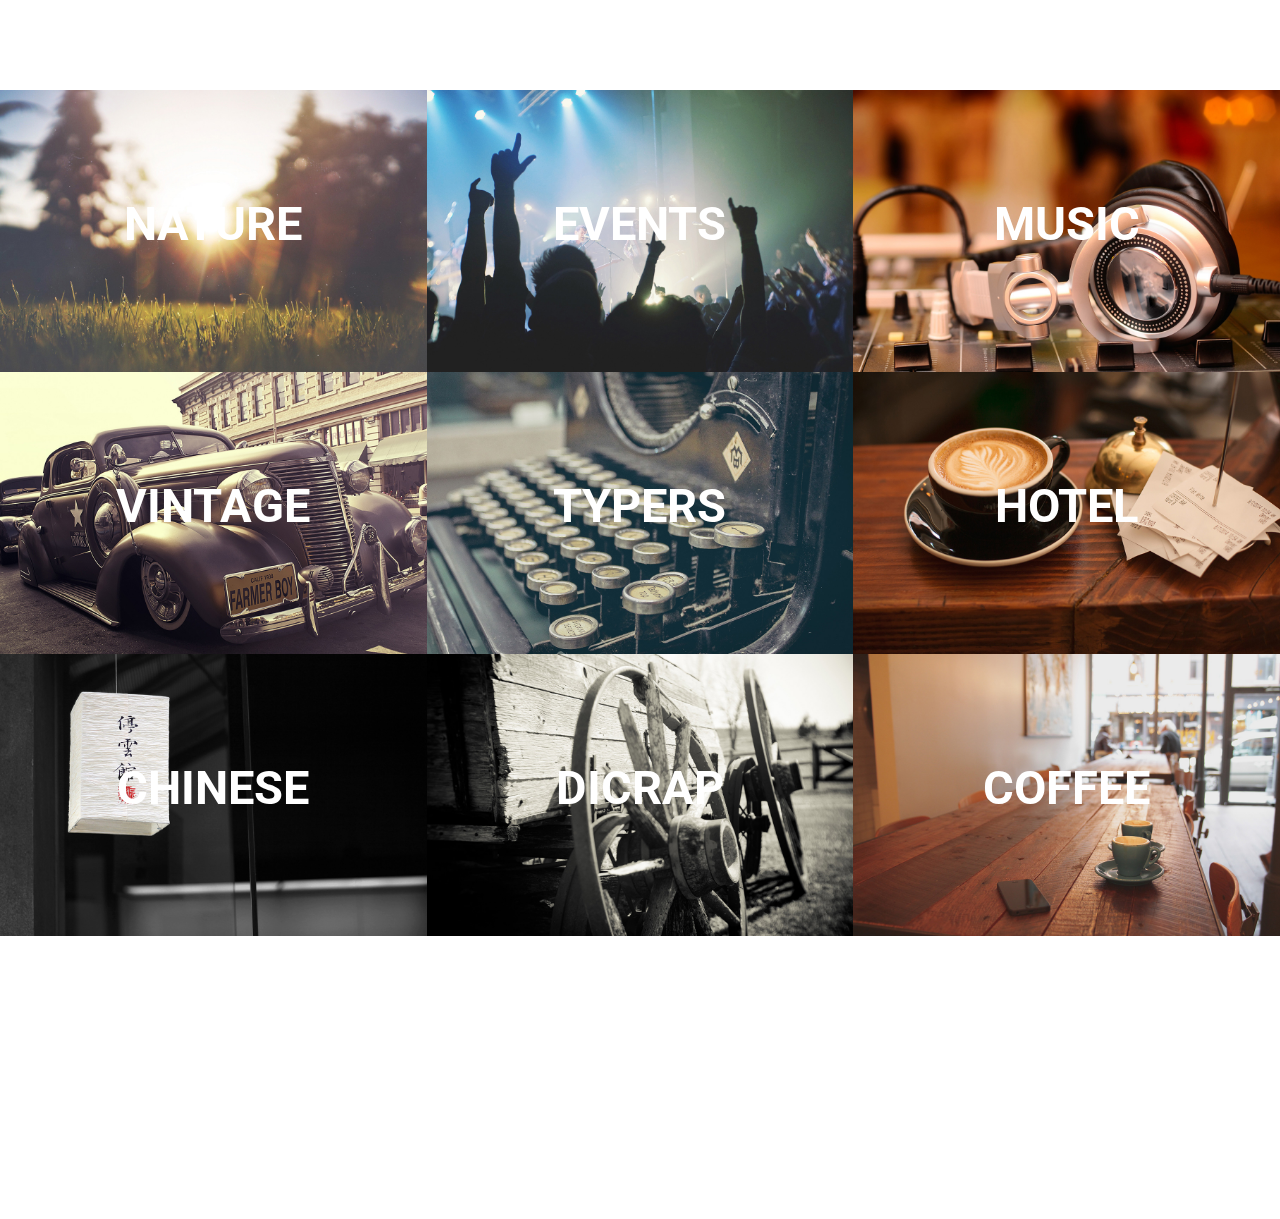
==== commit 4e20c077: "m" ====
--- a/index.html
+++ b/index.html
@@ -32,54 +32,7 @@
 </head>
 
 <body>
-<div class="topbar animated fadeInLeftBig"></div>
-
-<!-- Header Starts -->
-<div class="navbar-wrapper">
-      <div class="container">
-
-        <div class="navbar navbar-default navbar-fixed-top" role="navigation" id="top-nav">
-          <div class="container">
-            <div class="navbar-header">
-              <!-- Logo Starts -->
-              <a class="navbar-brand" href="#home"><img src="images/logo.png" alt="logo"></a>
-              <!-- #Logo Ends -->
-
-
-              <button type="button" class="navbar-toggle collapsed" data-toggle="collapse" data-target=".navbar-collapse">
-                <span class="sr-only">Toggle navigation</span>
-                <span class="icon-bar"></span>
-                <span class="icon-bar"></span>
-                <span class="icon-bar"></span>
-              </button>
-
-            </div>
-
-
-            <!-- Nav Starts -->
-            <div class="navbar-collapse  collapse">
-              <ul class="nav navbar-nav navbar-right scroll">
-                 <li class="active"><a href="#works">Home</a></li>
-                 <li ><a href="#about">About</a></li>
-                 <li ><a href="#partners">Partners</a></li>
-                 <li ><a href="#contact">Contact</a></li>
-              </ul>
-            </div>
-            <!-- #Nav Ends -->
-
-          </div>
-        </div>
-
-      </div>
-    </div>
-<!-- #Header Starts -->
-
-
-
-
-
-
-
+<!--<div class="topbar animated fadeInLeftBig"></div>-->
 <!-- works -->
 <div id="works"  class=" clearfix grid"> 
     <figure class="effect-oscar  wowload fadeIn">
@@ -190,220 +143,6 @@
 
 
 
-<!-- Cirlce Starts -->
-<div id="about"  class="container spacer about">
-<h2 class="text-center wowload fadeInUp">Creative digital agency based on London</h2>  
-  <div class="row">
-  <div class="col-sm-6 wowload fadeInLeft">
-    <h4><i class="fa fa-paint-brush"></i> Design</h4>
-    <p>Creative digital agency for sleek and sophisticated solutions for mobile, websites and software designs, lead by passionate and uber progressive team that lives and breathes design. Creative digital agency for sleek and sophisticated solutions for mobile, websites and software designs.</p>
-    
-
-  </div>
-  <div class="col-sm-6 wowload fadeInRight">
-  <h4><i class="fa fa-code"></i> Frontend & Backend Development</h4>
-  <p>Lorem Ipsum is simply dummy text of the printing and typesetting industry. Lorem Ipsum has been the industry's standard dummy text ever since the 1500s, when an unknown printer took a galley of type and scrambled it to make a type specimen book.</p>    
-  </div>
-  </div>
-
-  <div class="process">
-  <h3 class="text-center wowload fadeInUp">Process</h3>
-  <ul class="row text-center list-inline  wowload bounceInUp">
-      <li>
-            <span><i class="fa fa-history"></i><b>Research</b></span>
-        </li>
-        <li>
-            <span><i class="fa fa-puzzle-piece"></i><b>Plan</b></span>
-        </li>
-        <li>
-            <span><i class="fa fa-database"></i><b>Develop</b></span>
-        </li>
-        <li>
-            <span><i class="fa fa-magic"></i><b>Integration</b></span>
-        </li>        
-        <li>
-            <span><i class="fa fa-cloud-upload"></i><b>Deliver</b></span>
-        </li>
-    </ul>
-  </div>
-</div>
-<!-- #Cirlce Ends -->
-
-<div class="copyrights">Collect from <a href="http://www.cssmoban.com/" >企业网站模板</a></div>
-
-<!-- About Starts -->
-<div class="highlight-info">
-<div class="overlay spacer">
-<div class="container">
-<div class="row text-center  wowload fadeInDownBig">
-  <div class="col-sm-3 col-xs-6">
-  <i class="fa fa-smile-o  fa-5x"></i><h4>24 Clients</h4>
-  </div>
-  <div class="col-sm-3 col-xs-6">
-  <i class="fa fa-rocket  fa-5x"></i><h4>75 Projects</h4>
-  </div>
-  <div class="col-sm-3 col-xs-6">
-  <i class="fa fa-cloud-download  fa-5x"></i><h4>454 Downloads</h4>
-  </div>
-  <div class="col-sm-3 col-xs-6">
-  <i class="fa fa-map-marker fa-5x"></i><h4>2 Offices</h4>
-  </div>
-</div>
-</div>
-</div>
-</div>
-<!-- About Ends -->
-
-
-
-
-
-
-
-<div id="partners" class="container spacer ">
-	<h2 class="text-center  wowload fadeInUp">Some of our happy clients</h2>
-  <div class="clearfix">
-    <div class="col-sm-6 partners  wowload fadeInLeft">
-         <img src="images/partners/1.jpg" alt="partners">
-         <img src="images/partners/2.jpg" alt="partners">
-         <img src="images/partners/3.jpg" alt="partners">
-         <img src="images/partners/4.jpg" alt="partners">
-    </div>
-    <div class="col-sm-6">
-
-
-    <div id="carousel-testimonials" class="carousel slide testimonails  wowload fadeInRight" data-ride="carousel">
-    <div class="carousel-inner">  
-      <div class="item active animated bounceInRight row">
-      <div class="animated slideInLeft col-xs-2"><img alt="portfolio" src="images/team/1.jpg" width="100" class="img-circle img-responsive"></div>
-      <div  class="col-xs-10">
-      <p> I must explain to you how all this mistaken idea of denouncing pleasure and praising pain was born and I will give you a complete account of the system, and expound the actual teachings of the great explorer of the truth, the master-builder of human happiness. </p>      
-      <span>Angel Smith - <b>eshop Canada</b></span>
-      </div>
-      </div>
-      <div class="item  animated bounceInRight row">
-      <div class="animated slideInLeft col-xs-2"><img alt="portfolio" src="images/team/2.jpg" width="100" class="img-circle img-responsive"></div>
-      <div  class="col-xs-10">
-      <p>No one rejects, dislikes, or avoids pleasure itself, because it is pleasure, but because those who do not know how to pursue pleasure rationally encounter consequences that are extremely painful.</p>
-      <span>John Partic - <b>Crazy Pixel</b></span>
-      </div>
-      </div>
-      <div class="item  animated bounceInRight row">
-      <div class="animated slideInLeft  col-xs-2"><img alt="portfolio" src="images/team/3.jpg" width="100" class="img-circle img-responsive"></div>
-      <div  class="col-xs-10">
-      <p>On the other hand, we denounce with righteous indignation and dislike men who are so beguiled and demoralized by the charms of pleasure of the moment, so blinded by desire, that they cannot foresee the pain and trouble that are bound to ensue.</p>
-      <span>Harris David - <b>Jet London</b></span>
-      </div>
-      </div>
-  </div>
-
-   <!-- Indicators -->
-   	<ol class="carousel-indicators">
-    <li data-target="#carousel-testimonials" data-slide-to="0" class="active"></li>
-    <li data-target="#carousel-testimonials" data-slide-to="1"></li>
-    <li data-target="#carousel-testimonials" data-slide-to="2"></li>
-  	</ol>
-  	<!-- Indicators -->
-  </div>
-
-
-
-    </div>
-  </div>
-
-
-<!-- team -->
-<h3 class="text-center  wowload fadeInUp">Our team</h3>
-<p class="text-center  wowload fadeInLeft">Our creative team that is making everything possible</p>
-<div class="row grid team  wowload fadeInUpBig">	
-	<div class=" col-sm-3 col-xs-6">
-	<figure class="effect-chico">
-        <img src="images/team/8.jpg" alt="img01" class="img-responsive" />
-        <figcaption>
-            <p><b>Barbara Husto</b><br>Senior Designer<br><br><a href="#"><i class="fa fa-dribbble"></i></a> <a href="#"><i class="fa fa-facebook"></i></a> <a href="#"><i class="fa fa-twitter"></i></a></p>            
-        </figcaption>
-    </figure>
-    </div>
-
-    <div class=" col-sm-3 col-xs-6">
-	<figure class="effect-chico">
-        <img src="images/team/10.jpg" alt="img01"/>
-        <figcaption>            
-            <p><b>Barbara Husto</b><br>Senior Designer<br><br><a href="#"><i class="fa fa-dribbble"></i></a> <a href="#"><i class="fa fa-facebook"></i></a> <a href="#"><i class="fa fa-twitter"></i></a></p>            
-        </figcaption>
-    </figure>
-    </div>
-
-    <div class=" col-sm-3 col-xs-6">
-	<figure class="effect-chico">
-        <img src="images/team/12.jpg" alt="img01"/>
-        <figcaption>
-            <p><b>Barbara Husto</b><br>Senior Designer<br><br><a href="#"><i class="fa fa-dribbble"></i></a> <a href="#"><i class="fa fa-facebook"></i></a> <a href="#"><i class="fa fa-twitter"></i></a></p>          
-        </figcaption>
-    </figure>
-    </div>
-
-    <div class=" col-sm-3 col-xs-6">
-	<figure class="effect-chico">
-        <img src="images/team/17.jpg" alt="img01"/>
-        <figcaption>
-            <p><b>Barbara Husto</b><br>Senior Designer<br><br><a href="#"><i class="fa fa-dribbble"></i></a> <a href="#"><i class="fa fa-facebook"></i></a> <a href="#"><i class="fa fa-twitter"></i></a></p>
-        </figcaption>
-    </figure>
-    </div>
-
- 
-</div>
-<!-- team -->
-
-</div>
-
-<!--Contact Starts-->
-<div id="contact" class="spacer">
-
-<div class="container contactform center">
-<h2 class="text-center  wowload fadeInUp">Get in touch to start your project</h2>
-  <div class="row wowload fadeInLeftBig">      
-      <div class="col-sm-6 col-sm-offset-3 col-xs-12">      
-        <input type="text" placeholder="Name">
-        <input type="text" placeholder="Company">
-        <textarea rows="5" placeholder="Message"></textarea>
-        <button class="btn btn-primary"><i class="fa fa-paper-plane"></i> Send</button>
-      </div>
-  </div>
-
-
-
-</div>
-</div>
-<!--Contact Ends-->
-
-
-
-<!-- Footer Starts -->
-<div class="footer text-center spacer">
-<p class="wowload flipInX"><a href="#"><i class="fa fa-facebook fa-2x"></i></a> <a href="#"><i class="fa fa-instagram fa-2x"></i></a> <a href="#"><i class="fa fa-twitter fa-2x"></i></a> <a href="#"><i class="fa fa-flickr fa-2x"></i></a> </p>
-Copyright 2014 Cyrus Creative Studio. All rights reserved.More Templates <a href="http://www.cssmoban.com/" target="_blank" title="模板之家">模板之家</a> - Collect from <a href="http://www.cssmoban.com/" title="网页模板" target="_blank">网页模板</a>
-</div>
-<!-- # Footer Ends -->
-<a href="#works" class="gototop "><i class="fa fa-angle-up  fa-3x"></i></a>
-
-
-
-
-
-<!-- The Bootstrap Image Gallery lightbox, should be a child element of the document body -->
-<div id="blueimp-gallery" class="blueimp-gallery blueimp-gallery-controls">
-    <!-- The container for the modal slides -->
-    <div class="slides"></div>
-    <!-- Controls for the borderless lightbox -->
-    <h3 class="title">Title</h3>
-    <a class="prev">‹</a>
-    <a class="next">›</a>
-    <a class="close">×</a>
-    <!-- The modal dialog, which will be used to wrap the lightbox content -->    
-</div>
-
 
 
 <!-- jquery -->
--- a/assets/style.css
+++ b/assets/style.css
@@ -115,7 +115,7 @@
 	.process ul li{margin:0 0.5em; }
 	
 	.grid figure h2{font: 700 1.5em Roboto,Arial,Helvetica;}
-	figure.effect-oscar figcaption{padding: 12%;}
+	figure.effect-oscar figcaption{padding: 0%;}
 	figure.effect-oscar figcaption::before,figure.effect-chico figcaption::before{top: 20px;right: 20px;bottom: 20px;left: 20px;}
 
 	.partners img{margin: 0 25px 25px 0;}
@@ -146,7 +146,7 @@
 	h2.text-center{text-align: left;font-size: 1.7em;}
 	h4 {font: 300 1.2em Roboto,Arial,Helvetica;}
 	#partners h2{padding: 0 1em;} 
-	#works {padding-top: 5em;}
+	#works {padding-top: 0em;}
 
 	.partners{display: block;float: left;}
 	.partners img{width: 120px;}
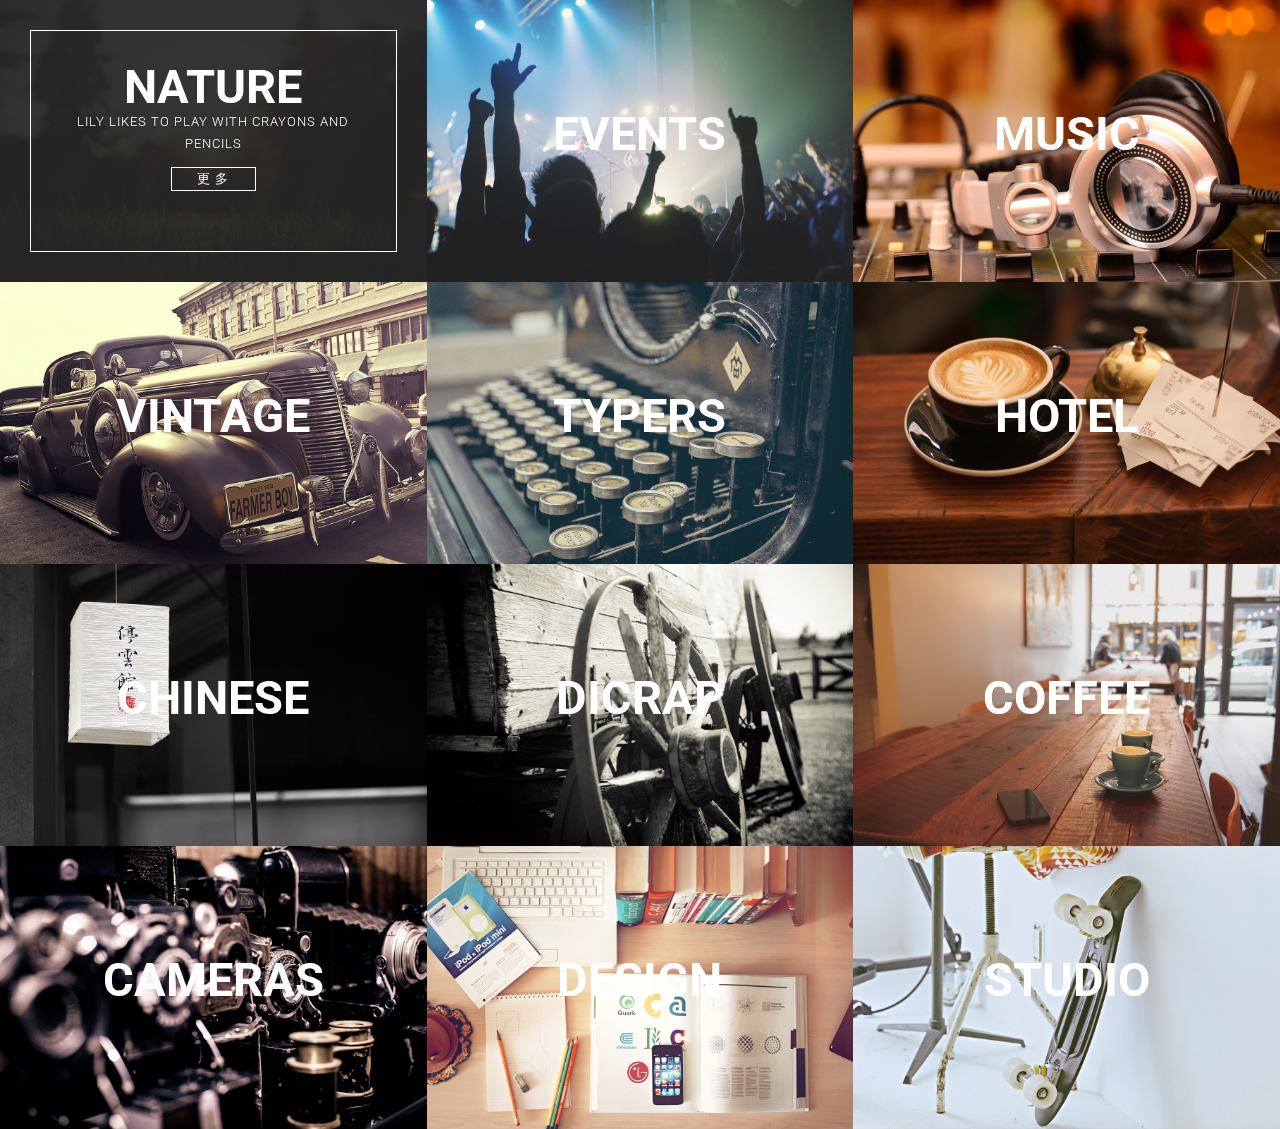
==== commit 30f20962: "修改部分内容" ====
--- a/index.html
+++ b/index.html
@@ -4,7 +4,7 @@
 <meta charset="UTF-8" />
 <meta http-equiv="Content-Type" content="text/html; charset=utf-8" />
 <meta name="viewport" content="width=device-width, initial-scale=1, maximum-scale=1, user-scalable=no">
-<title>Cyrus Studio</title>
+<title>卿先生和谢小姐</title>
 
 <!-- Google fonts -->
 <link href='http://fonts.googleapis.com/css?family=Roboto:400,300,700' rel='stylesheet' type='text/css'>
@@ -32,7 +32,7 @@
 </head>
 
 <body>
-<!--<div class="topbar animated fadeInLeftBig"></div>-->
+
 <!-- works -->
 <div id="works"  class=" clearfix grid"> 
     <figure class="effect-oscar  wowload fadeIn">
@@ -40,7 +40,7 @@
         <figcaption>
             <h2>Nature</h2>
             <p>Lily likes to play with crayons and pencils<br>
-            <a href="images/portfolio/1.jpg" title="1" data-gallery>View more</a></p>            
+            <a href="images/portfolio/1.jpg" title="正午时分有点热" data-gallery>更  多</a></p>            
         </figcaption>
     </figure>
      <figure class="effect-oscar  wowload fadeInUp">
@@ -48,7 +48,7 @@
         <figcaption>
             <h2>Events</h2>
             <p>Lily likes to play with crayons and pencils<br>
-            <a href="images/portfolio/2.jpg" title="1" data-gallery>View more</a></p>            
+            <a href="images/portfolio/2.jpg" title="1" data-gallery>更  多</a></p>            
         </figcaption>
     </figure>
      <figure class="effect-oscar  wowload fadeInUp">
@@ -56,7 +56,7 @@
         <figcaption>
             <h2>music</h2>
             <p>Lily likes to play with crayons and pencils<br>
-            <a href="images/portfolio/3.jpg" title="1" data-gallery>View more</a></p>            
+            <a href="images/portfolio/3.jpg" title="1" data-gallery>更  多</a></p>            
         </figcaption>
     </figure>
      <figure class="effect-oscar  wowload fadeInUp">
@@ -64,7 +64,7 @@
         <figcaption>
             <h2>Vintage</h2>
             <p>Lily likes to play with crayons and pencils<br>
-            <a href="images/portfolio/4.jpg" title="1" data-gallery>View more</a></p>            
+            <a href="images/portfolio/4.jpg" title="1" data-gallery>更  多</a></p>            
         </figcaption>
     </figure>
      <figure class="effect-oscar  wowload fadeInUp">
@@ -72,7 +72,7 @@
         <figcaption>
             <h2>Typers</h2>
             <p>Lily likes to play with crayons and pencils<br>
-            <a href="images/portfolio/5.jpg" title="1" data-gallery>View more</a></p>            
+            <a href="images/portfolio/5.jpg" title="1" data-gallery>更  多</a></p>            
         </figcaption>
     </figure>
      
@@ -113,7 +113,7 @@
         <figcaption>
             <h2>cameras</h2>
             <p>Lily likes to play with crayons and pencils<br>
-            <a href="images/portfolio/10.jpg" title="1" data-gallery>View more</a></p>            
+            <a href="images/portfolio/10.jpg" title="1" data-gallery>更  多</a></p>            
         </figcaption>
     </figure>
     <figure class="effect-oscar  wowload fadeInUp">
@@ -121,30 +121,32 @@
         <figcaption>
             <h2>design</h2>
             <p>Lily likes to play with crayons and pencils<br>
-            <a href="images/portfolio/11.jpg" title="1" data-gallery>View more</a></p>            
+            <a href="images/portfolio/11.jpg" title="1" data-gallery>更  多</a></p>            
         </figcaption>
     </figure>
+    
     <figure class="effect-oscar  wowload fadeInUp">
         <img src="images/portfolio/12.jpg" alt="img01"/>
         <figcaption>
             <h2>studio</h2>
             <p>Lily likes to play with crayons and pencils<br>
-            <a href="images/portfolio/12.jpg" title="1" data-gallery>View more</a></p>            
+            <a href="images/portfolio/12.jpg" title="1" data-gallery>更  多</a></p>            
         </figcaption>
     </figure>
     
+</div>
 
-     
+<!-- The Bootstrap Image Gallery lightbox, should be a child element of the document body -->
+<div id="blueimp-gallery" class="blueimp-gallery blueimp-gallery-controls">
+    <!-- The container for the modal slides -->
+    <div class="slides"></div>
+    <!-- Controls for the borderless lightbox -->
+    <h3 class="title">Title</h3>
+    <a class="prev">‹</a>
+    <a class="next">›</a>
+    <a class="close">×</a>
+    <!-- The modal dialog, which will be used to wrap the lightbox content -->    
 </div>
-<!-- works -->
-
-
-
-
-
-
-
-
 <!-- jquery -->
 <script src="assets/jquery.js"></script>
 
--- a/assets/style.css
+++ b/assets/style.css
@@ -1,165 +1,498 @@
-body {	color:#666;	font:300 15px/15px Roboto,Arial,Helvetica;background-color:#fff;-webkit-font-smoothing:antialiased;}
-
-a{color:#00a9c6; text-decoration:none;}
-a:hover{color:#666;}
-.btn,a,.btn:hover,a:hover {
--webkit-transition: all 0.3s ease-in-out;
--moz-transition: all 0.3s ease-in-out;
--ms-transition: all 0.3s ease-in-out;
--o-transition: all 0.3s ease-in-out;
-transition: all 0.3s ease-in-out;
-outline: none !important;
-}
-
-h1,h2,h3,h4{margin: 0;line-height: 1em;}
-h1{font:700 5em Roboto,Arial,Helvetica;margin:0.25em 0;text-transform: uppercase;}
-h2{font:300 2.5em Roboto,Arial,Helvetica;margin-bottom: 1.5em;}
-h3{font:300 2em Roboto,Arial,Helvetica;margin:2em 0 1em 0;}
-h4{font:300 1.5em Roboto,Arial,Helvetica;margin-bottom: 1em;}
-h4 i{margin-right: 0.5em;}
-
-p{font-size:1em;line-height: 1.7em; margin-bottom: 1.7em;}
-
-.spacer{padding: 6em 0;}
-
-.btn{border:none;border-radius: 0;padding: 1em 4em;background: rgba(0,0,0,0.5);text-transform: uppercase;}
-.btn:hover,.btn:active{color: #fff;}
-.btn-default{color: #ccc;border: 1px solid #aaa;}
-.btn-default:hover,.btn-default:active{background: rgba(0,0,0,0.8);}
-.btn-primary{color: #fff;background:#00a9c6;width: 100%;outline: none;}
-.btn-primary:hover,.btn-primary:active,.btn-primary:focus{background:#1BC0DC;box-shadow: none;}
-
-.topbar {background:url(../images/lines.png);	height:5px;position: fixed;top: 0;width: 100%;z-index: 1000;}
-.navbar-nav > li > a{font-size: 1em;line-height: 3.6em;}
-.navbar-fixed-top{top: 5px;}
-.navbar-inverse{background: #111;}
-.navbar-default .navbar-nav>.active>a, .navbar-default .navbar-nav>.active>a:hover, .navbar-default .navbar-nav>.active>a:focus{background: none;color: #21abca;}
-
-#head,.carousel{margin-top: 0;}
-
-#home{padding-top: 6em;}
-.carousel-caption{top:0;bottom: 0;left: 0; right: 0;padding: 0;}
-.caption-wrapper{display: table;height: 100%;width: 100%;}
-.caption-info{display: table-cell;vertical-align: middle;}
-.caption-info p{font-size: 1.25em;}
-.caption-info .btn i{margin-right:0.75em;}
-.carousel-inner > .item > img, .carousel-inner > .item > a > img{width: 100%;}
-.carousel-control{z-index:1000;}
+body {
+	color: #666;
+	font: 300 15px/15px Roboto, Arial, Helvetica;
+	background-color: #fff;
+	-webkit-font-smoothing: antialiased;
+}
+
+a {
+	color: #00a9c6;
+	text-decoration: none;
+}
+
+a:hover {
+	color: #666;
+}
+
+.btn,
+a,
+.btn:hover,
+a:hover {
+	-webkit-transition: all 0.3s ease-in-out;
+	-moz-transition: all 0.3s ease-in-out;
+	-ms-transition: all 0.3s ease-in-out;
+	-o-transition: all 0.3s ease-in-out;
+	transition: all 0.3s ease-in-out;
+	outline: none !important;
+}
+
+h1,
+h2,
+h3,
+h4 {
+	margin: 0;
+	line-height: 1em;
+}
+
+h1 {
+	font: 700 5em Roboto, Arial, Helvetica;
+	margin: 0.25em 0;
+	text-transform: uppercase;
+}
+
+h2 {
+	font: 300 2.5em Roboto, Arial, Helvetica;
+	margin-bottom: 1.5em;
+}
+
+h3 {
+	font: 300 2em Roboto, Arial, Helvetica;
+	margin: 2em 0 1em 0;
+}
+
+h4 {
+	font: 300 1.5em Roboto, Arial, Helvetica;
+	margin-bottom: 1em;
+}
+
+h4 i {
+	margin-right: 0.5em;
+}
+
+p {
+	font-size: 1em;
+	line-height: 1.7em;
+	margin-bottom: 1.7em;
+}
+
+.spacer {
+	padding: 6em 0;
+}
+
+.btn {
+	border: none;
+	border-radius: 0;
+	padding: 1em 4em;
+	background: rgba(0, 0, 0, 0.5);
+	text-transform: uppercase;
+}
+
+.btn:hover,
+.btn:active {
+	color: #fff;
+}
+
+.btn-default {
+	color: #ccc;
+	border: 1px solid #aaa;
+}
+
+.btn-default:hover,
+.btn-default:active {
+	background: rgba(0, 0, 0, 0.8);
+}
+
+.btn-primary {
+	color: #fff;
+	background: #00a9c6;
+	width: 100%;
+	outline: none;
+}
+
+.btn-primary:hover,
+.btn-primary:active,
+.btn-primary:focus {
+	background: #1BC0DC;
+	box-shadow: none;
+}
+
+.topbar {
+	background: url(../images/lines.png);
+	height: 5px;
+	position: fixed;
+	top: 0;
+	width: 100%;
+	z-index: 1000;
+}
+
+.navbar-nav>li>a {
+	font-size: 1em;
+	line-height: 3.6em;
+}
+
+.navbar-fixed-top {
+	top: 5px;
+}
+
+.navbar-inverse {
+	background: #111;
+}
+
+.navbar-default .navbar-nav>.active>a,
+.navbar-default .navbar-nav>.active>a:hover,
+.navbar-default .navbar-nav>.active>a:focus {
+	background: none;
+	color: #21abca;
+}
+
+#head,
+.carousel {
+	margin-top: 0;
+}
+
+#home {
+	padding-top: 6em;
+}
+
+.carousel-caption {
+	top: 0;
+	bottom: 0;
+	left: 0;
+	right: 0;
+	padding: 0;
+}
+
+.caption-wrapper {
+	display: table;
+	height: 100%;
+	width: 100%;
+}
+
+.caption-info {
+	display: table-cell;
+	vertical-align: middle;
+}
+
+.caption-info p {
+	font-size: 1.25em;
+}
+
+.caption-info .btn i {
+	margin-right: 0.75em;
+}
+
+.carousel-inner>.item>img,
+.carousel-inner>.item>a>img {
+	width: 100%;
+}
+
+.carousel-control {
+	z-index: 1000;
+}
+
 
 /*about*/
-.about.spacer{padding-left: 4em; padding-right: 4em;}
-.process ul li{width: 10em;height: 10em;border: 1px solid #CEEBF0;padding: 0;border-radius: 50%;margin: 0 1.25em;line-height: 13.5em;color: #21ABCA;}
-.process ul li span{line-height: 2em;display: inline-block;font-weight: 300;}
-.process ul li span i{font-size: 3em;}
-.process ul li span b{display: block;font-size: 1em;font-weight: 300;}
+
+.about.spacer {
+	padding-left: 4em;
+	padding-right: 4em;
+}
+
+.process ul li {
+	width: 10em;
+	height: 10em;
+	border: 1px solid #CEEBF0;
+	padding: 0;
+	border-radius: 50%;
+	margin: 0 1.25em;
+	line-height: 13.5em;
+	color: #21ABCA;
+}
+
+.process ul li span {
+	line-height: 2em;
+	display: inline-block;
+	font-weight: 300;
+}
+
+.process ul li span i {
+	font-size: 3em;
+}
+
+.process ul li span b {
+	display: block;
+	font-size: 1em;
+	font-weight: 300;
+}
 
 
 /*testimonials*/
-.partners img{float: left;margin:0 75px 30px 0;}
-.testimonails{min-height: 195px;}
-.testimonails img{margin-top: 5px;}
-.testimonails span{color: #888;}
-.testimonails span b{font-weight: 400;}
-.carousel-indicators li{border: 1px solid #2BB2E3;}
-.carousel-indicators{bottom: 0;}
+
+.partners img {
+	float: left;
+	margin: 0 75px 30px 0;
+}
+
+.testimonails {
+	min-height: 195px;
+}
+
+.testimonails img {
+	margin-top: 5px;
+}
+
+.testimonails span {
+	color: #888;
+}
+
+.testimonails span b {
+	font-weight: 400;
+}
+
+.carousel-indicators li {
+	border: 1px solid #2BB2E3;
+}
+
+.carousel-indicators {
+	bottom: 0;
+}
+
 
 /*works*/
-#works{padding-top:6em;}
-#works figcaption a{border:1px solid #fff;margin-top: 1em;display: inline-block;color: #fff;padding: 0 2em;}
-#works figcaption a:hover{text-decoration: none;padding: 0 3em;}
+
+#works {
+	padding-top: 0em;
+}
+
+#works figcaption a {
+	border: 1px solid #fff;
+	margin-top: 1em;
+	display: inline-block;
+	color: #fff;
+	padding: 0 2em;
+}
+
+#works figcaption a:hover {
+	text-decoration: none;
+	padding: 0 3em;
+}
+
+
 /*works*/
 
+
 /*team*/
-.team figure{width: 100%;}
-.team img{width: 100%;}
-.team b{font-size: 1.2em;display: block;}
-.team a i.fa{color: #fff; font-size: 2em;}
-.team a i.fa:hover{color: #21abca;}
-
-.copyrights{
-	text-indent:-9999px;
-	height:0;
-	line-height:0;
-	font-size:0;
-	overflow:hidden;
-}
-.highlight-info{ background:url(../images/lab.jpg) center fixed; background-size: cover; color:#fff;}
-.highlight-info .overlay{background: rgba(33,171,202,0.5);}
-.highlight-info h4{color: #fff;margin:0.5em 0 0 0;}
+
+.team figure {
+	width: 100%;
+}
+
+.team img {
+	width: 100%;
+}
+
+.team b {
+	font-size: 1.2em;
+	display: block;
+}
+
+.team a i.fa {
+	color: #fff;
+	font-size: 2em;
+}
+
+.team a i.fa:hover {
+	color: #21abca;
+}
+
+.copyrights {
+	text-indent: -9999px;
+	height: 0;
+	line-height: 0;
+	font-size: 0;
+	overflow: hidden;
+}
+
+.highlight-info {
+	background: url(../images/lab.jpg) center fixed;
+	background-size: cover;
+	color: #fff;
+}
+
+.highlight-info .overlay {
+	background: rgba(33, 171, 202, 0.5);
+}
+
+.highlight-info h4 {
+	color: #fff;
+	margin: 0.5em 0 0 0;
+}
+
+
 /*about us*/
 
 
-
-
-
-
-
-
-
 /*contact*/
-#contact{background-color: #f5f5f5;}
-.contactform textarea,.contactform input{width: 100%;padding:1em;border:1px solid #ccc;margin-bottom: 1em;border-radius: 0;outline: none;}
+
+#contact {
+	background-color: #f5f5f5;
+}
+
+.contactform textarea,
+.contactform input {
+	width: 100%;
+	padding: 1em;
+	border: 1px solid #ccc;
+	margin-bottom: 1em;
+	border-radius: 0;
+	outline: none;
+}
+
+
 /*contact*/
 
-
-.footer{background-color: #111; color: #fff; font-size: 1em;color: #aaa;}
-.footer a{color: #aaa;margin: 0 1em; }
-
-.gototop{position: fixed;bottom: 20px; right: 20px;background: rgba(0,0,0,0.5);padding: 10px;color: #fff;}
-.gototop i{line-height: 0.5em;}
-
+.footer {
+	background-color: #111;
+	color: #fff;
+	font-size: 1em;
+	color: #aaa;
+}
+
+.footer a {
+	color: #aaa;
+	margin: 0 1em;
+}
+
+.gototop {
+	position: fixed;
+	bottom: 20px;
+	right: 20px;
+	background: rgba(0, 0, 0, 0.5);
+	padding: 10px;
+	color: #fff;
+}
+
+.gototop i {
+	line-height: 0.5em;
+}
 
 @media (max-width: 1200px) {
-	body{font:300 13px/13px Roboto,Arial,Helvetica;}
-	.navbar-brand{padding-top: 11px;}
-	.process ul li{margin:0 0.5em; }
-	
-	.grid figure h2{font: 700 1.5em Roboto,Arial,Helvetica;}
-	figure.effect-oscar figcaption{padding: 0%;}
-	figure.effect-oscar figcaption::before,figure.effect-chico figcaption::before{top: 20px;right: 20px;bottom: 20px;left: 20px;}
-
-	.partners img{margin: 0 25px 25px 0;}
+	body {
+		font: 300 13px/13px Roboto, Arial, Helvetica;
+	}
+	.navbar-brand {
+		padding-top: 11px;
+	}
+	.process ul li {
+		margin: 0 0.5em;
+	}
+	.grid figure h2 {
+		font: 700 1.5em Roboto, Arial, Helvetica;
+	}
+	figure.effect-oscar figcaption {
+		padding: 12%;
+	}
+	figure.effect-oscar figcaption::before,
+	figure.effect-chico figcaption::before {
+		top: 20px;
+		right: 20px;
+		bottom: 20px;
+		left: 20px;
+	}
+	.partners img {
+		margin: 0 25px 25px 0;
+	}
 }
 
 @media (max-width: 900px) {
-	h1{font: 700 3.5em Roboto,Arial,Helvetica;}
-	h4 {font: 300 1.3em Roboto,Arial,Helvetica;}
-	.btn{padding: 1em 2em;}
-	.partners img{margin: 0 15px 25px 0;width: 157px;}
-	.process ul li{width: 9em;height: 9em;}
-	figure.effect-chico figcaption {padding: 2em;}	
-	figure.effect-oscar figcaption {padding: 20%;}
-	figure.effect-chico figcaption::before{top: 10px;right: 10px;bottom: 10px;left: 10px;}
-	.grid figure.effect-chico p{font-size: 0.6em;line-height: 1.5em;}	
-}
-
+	h1 {
+		font: 700 3.5em Roboto, Arial, Helvetica;
+	}
+	h4 {
+		font: 300 1.3em Roboto, Arial, Helvetica;
+	}
+	.btn {
+		padding: 1em 2em;
+	}
+	.partners img {
+		margin: 0 15px 25px 0;
+		width: 157px;
+	}
+	.process ul li {
+		width: 9em;
+		height: 9em;
+	}
+	figure.effect-chico figcaption {
+		padding: 2em;
+	}
+	figure.effect-oscar figcaption {
+		padding: 20%;
+	}
+	figure.effect-chico figcaption::before {
+		top: 10px;
+		right: 10px;
+		bottom: 10px;
+		left: 10px;
+	}
+	.grid figure.effect-chico p {
+		font-size: 0.6em;
+		line-height: 1.5em;
+	}
+}
 
 @media (max-width: 767px) {
-	body{font:300 12px/12px Roboto,Arial,Helvetica;}
-	.navbar-nav > li > a {line-height: 1em;}	
-	.navbar-brand{padding: 7px;}
-	.navbar-brand img{height: 37px;}
-	.navbar-toggle{margin-top: 12px;}
-
-	.carousel-caption,.carousel-control,.carousel-indicators{display: none;}
-
-	h2.text-center{text-align: left;font-size: 1.7em;}
-	h4 {font: 300 1.2em Roboto,Arial,Helvetica;}
-	#partners h2{padding: 0 1em;} 
-	#works {padding-top: 0em;}
-
-	.partners{display: block;float: left;}
-	.partners img{width: 120px;}
-
-
-
-	.about.spacer{padding-left: 2em;padding-right: 2em;}
-	.spacer{padding:2em 0 0 0;}
-	.process ul li{margin-bottom: 1em;}
-
-	.highlight-info .overlay{padding-bottom: 2em;}
-
-	.grid.team div{margin: 0;padding: 0;}
-	figure.effect-chico figcaption {padding: 1.5em;}
-	.footer{margin-top: 2em;padding-bottom: 2em;}
+	body {
+		font: 300 12px/12px Roboto, Arial, Helvetica;
+	}
+	.navbar-nav>li>a {
+		line-height: 1em;
+	}
+	.navbar-brand {
+		padding: 7px;
+	}
+	.navbar-brand img {
+		height: 37px;
+	}
+	.navbar-toggle {
+		margin-top: 12px;
+	}
+	.carousel-caption,
+	.carousel-control,
+	.carousel-indicators {
+		display: none;
+	}
+	h2.text-center {
+		text-align: left;
+		font-size: 1.7em;
+	}
+	h4 {
+		font: 300 1.2em Roboto, Arial, Helvetica;
+	}
+	#partners h2 {
+		padding: 0 1em;
+	}
+	#works {
+		padding-top: 0em;
+	}
+	.partners {
+		display: block;
+		float: left;
+	}
+	.partners img {
+		width: 120px;
+	}
+	.about.spacer {
+		padding-left: 2em;
+		padding-right: 2em;
+	}
+	.spacer {
+		padding: 2em 0 0 0;
+	}
+	.process ul li {
+		margin-bottom: 1em;
+	}
+	.highlight-info .overlay {
+		padding-bottom: 2em;
+	}
+	.grid.team div {
+		margin: 0;
+		padding: 0;
+	}
+	figure.effect-chico figcaption {
+		padding: 1.5em;
+	}
+	.footer {
+		margin-top: 2em;
+		padding-bottom: 2em;
+	}
 }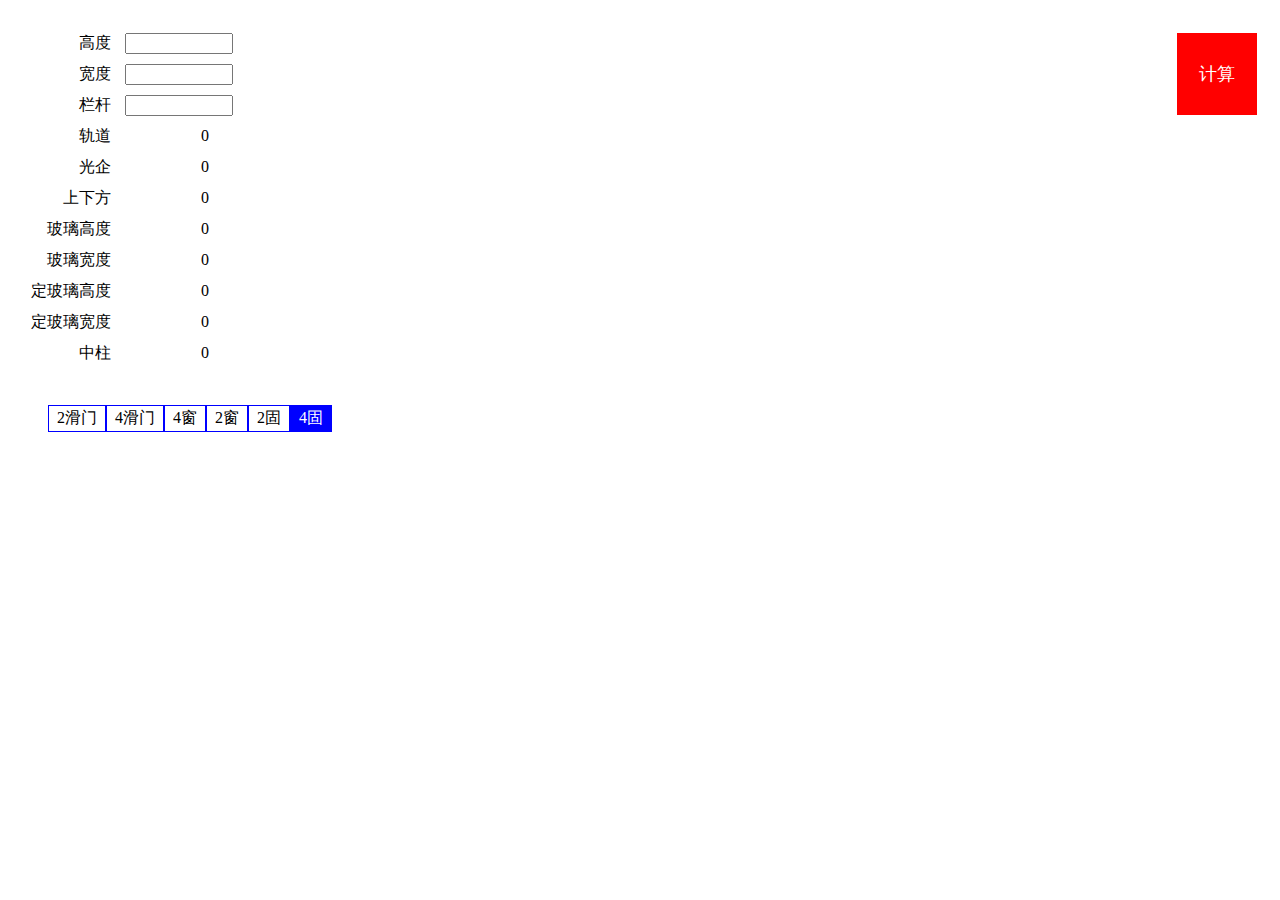
==== commit fbf30dcf: "Update index.html" ====
--- a/index.html
+++ b/index.html
@@ -1,171 +1,154 @@
 <!DOCTYPE html>
-<html lang="en">
+<html>
 <head>
-<meta charset="UTF-8" />
-<meta http-equiv="Content-Type" content="text/html; charset=utf-8" />
-<meta name="viewport" content="width=device-width, initial-scale=1, maximum-scale=1, user-scalable=no">
-<title>卿先生和谢小姐</title>
-
-<!-- Google fonts -->
-<link href='http://fonts.googleapis.com/css?family=Roboto:400,300,700' rel='stylesheet' type='text/css'>
-
-<!-- font awesome -->
-<link href="http://maxcdn.bootstrapcdn.com/font-awesome/4.2.0/css/font-awesome.min.css" rel="stylesheet">
-
-<!-- bootstrap -->
-<link rel="stylesheet" href="assets/bootstrap/css/bootstrap.min.css" />
-
-<!-- animate.css -->
-<link rel="stylesheet" href="assets/animate/animate.css" />
-<link rel="stylesheet" href="assets/animate/set.css" />
-
-<!-- gallery -->
-<link rel="stylesheet" href="assets/gallery/blueimp-gallery.min.css">
-
-<!-- favicon -->
-<link rel="shortcut icon" href="images/favicon.ico" type="image/x-icon">
-<link rel="icon" href="images/favicon.ico" type="image/x-icon">
-
-
-<link rel="stylesheet" href="assets/style.css">
-
+    <meta charset="utf-8">
+    <title></title>
+    <meta name="viewport" content="width=device-width, initial-scale=1,maximum-scale=1,user-scalable=no">
+    <meta name="apple-mobile-web-app-capable" content="yes">
+    <meta name="apple-mobile-web-app-status-bar-style" content="black">
+    <script src="https://apps.bdimg.com/libs/jquery/2.1.4/jquery.min.js"></script>
 </head>
+<style>
+    .content{padding: 15px;}
+    .content .left{float: left;}
+    .content .right{float: right;}
+    .view{clear: both;}
+    .view p,.input_item{margin: 10px 0;}
+    .input_item input{width: 100px;}
+    .view p span,.content .input_item label{display: inline-block;width: 88px;text-align: right;padding-right: 10px;}
+    #count{width: 80px;line-height: 80px;background-color:red;color: #ffffff;outline-style: none;position: relative;
+    top: 10px;border: none;font-size: 18px;}
+    .radio_box ul{list-style: none;}
+    .radio_box ul li{list-style: none;float: left;border: blue solid 1px;text-align: center;padding: 2px 8px;}
+    .radio_box ul li.active{background-color: blue;color: #ffffff;}
+</style>
 
 <body>
+    <div class="content">
+        <div class="count_box">
+            <div class="left">
+                <div class="input_item">
+                    <label for="">高度</label>
+                    <input type="number" name="width">
+                </div>
+                <div class="input_item">
+                    <label for="">宽度</label>
+                    <input type="number" name="height">
+                </div>
+                <div class="input_item">
+                    <label for="">栏杆</label>
+                    <input type="number" name="langan">
+                </div>
+            </div>
+            <div class="right">
+                <button id="count" type="button">计算</button>
+            </div>
+        </div>
+        <div class="view">
+            <p><span>轨道</span><span class="result">0</span></p>
+            <p><span>光企</span><span class="result">0</span></p>
+            <p><span>上下方</span><span class="result">0</span></p>
+            <p><span>玻璃高度</span><span class="result">0</span></p>
+            <p><span>玻璃宽度</span><span class="result">0</span></p>
+            <p><span>定玻璃高度</span><span class="result">0</span></p>
+            <p><span>定玻璃宽度</span><span class="result">0</span></p>
+            <p><span>中柱</span><span class="result">0</span></p>
+        </div>
+    </div>
+    <div class="radio_box">
+        <ul>
+            <li>2滑门</li>
+            <li>4滑门</li>
+            <li>4窗</li>
+            <li>2窗</li>
+            <li>2固</li>
+            <li class="active">4固</li>
+        </ul>
+    </div>
+    <script>
+        $(function(){
+            $('.radio_box ul li').click(function(){s
+                $(this).addClass('active').siblings().removeClass('active');
+            })
+            $('#count').click(function(){
+                var y=$('input[name="height"]').val();
+                var x=$('input[name="width"]').val();
+                var z=$('input[name="langan"]').val();
+                var segIndex=$('.radio_box ul li.active').index();
+                var value1 = y-60; //轨道
+                var value2 = x-56; //光企
+                var value3 = (y-42+78)/2; //上下方
+                var heigth = value2 - 137;
+                var width = value3 -137;
+                switch (segIndex) {
+                    case 0://2 滑门
+                        value1 = y-60; //轨道
+                        value2 = x-56; //光企
+                        value3 = (y-42+78)/2; //上下方
+                        heigth = value2 - 137;
+                        width = value3 -137;
+                        break;
+                    case 1://4滑门
+                        value1 = y-60; //轨道
+                        value2 = x-56; //光企
+                        value3 = (y-42-6+156)/4;//上下方
+                        heigth = value2 - 137;
+                        width = value3 -137;
+                        break;
+                    case 2: //4窗子
+                        value1 = y-30; //轨道
+                        value2 = x-50; //光企
+                        value3 = (y-30+105)/4-71;//上下方
+                        heigth = value2 - 97;
+                        width = value3 - 5;
+                        break;
+                    case 3:// 2窗子
+                        value1 = y-30; //轨道
+                        value2 = x-50; //光企
+                        value3 = (y-30+48)/2-71;//上下方
+                        heigth = value2 - 97;
+                        width = value3 - 5;
+                        break;
+                    case 4: // 2窗固定
+                        value1 = y-30; //轨道
+                        value2 = x-50-z; //光企
+                        value3 = (y-30+48)/2-71;//上下方
+                        heigth = value2 - 97;
+                        width = value3 - 5;
+                        value8Lab = z-25;
+                        value6Lab = z-30;
+                        value7Lab = (y-60-25)/2-5;
+                        break;
+                    case 5: // 4窗固定
+                        value1 = y-30; //轨道
+                        value2 = x-50-z; //光企
+                        value3 = (y-30+105)/4-71;//上下方
+                        heigth = value2 - 97;
+                        width = value3 - 5;
+                        value8Lab = z-25;
+                        value6Lab = z-30;
+                        value7Lab = (y-60-75)/4-5;
+                        break;
+                    default:
+                        break;
+                }
+                $('.view p').eq(0).find('.result').text(value1);
+                $('.view p').eq(1).find('.result').text(value2);
+                $('.view p').eq(2).find('.result').text(value3);
+                $('.view p').eq(3).find('.result').text(heigth);
+                $('.view p').eq(4).find('.result').text(width);
+                $('.view p').eq(5).find('.result').text(value6Lab);
+                $('.view p').eq(6).find('.result').text(value7Lab);
+                $('.view p').eq(7).find('.result').text(value8Lab);
+            })
+        })
+    </script>
+</body>
+</html>
 
-<!-- works -->
-<div id="works"  class=" clearfix grid"> 
-    <figure class="effect-oscar  wowload fadeIn">
-        <img src="images/portfolio/1.jpg" alt="img01"/>
-        <figcaption>
-            <h2>Nature</h2>
-            <p>Lily likes to play with crayons and pencils<br>
-            <a href="images/portfolio/1.jpg" title="正午时分有点热" data-gallery>更  多</a></p>            
-        </figcaption>
-    </figure>
-     <figure class="effect-oscar  wowload fadeInUp">
-        <img src="images/portfolio/2.jpg" alt="img01"/>
-        <figcaption>
-            <h2>Events</h2>
-            <p>Lily likes to play with crayons and pencils<br>
-            <a href="images/portfolio/2.jpg" title="1" data-gallery>更  多</a></p>            
-        </figcaption>
-    </figure>
-     <figure class="effect-oscar  wowload fadeInUp">
-        <img src="images/portfolio/3.jpg" alt="img01"/>
-        <figcaption>
-            <h2>music</h2>
-            <p>Lily likes to play with crayons and pencils<br>
-            <a href="images/portfolio/3.jpg" title="1" data-gallery>更  多</a></p>            
-        </figcaption>
-    </figure>
-     <figure class="effect-oscar  wowload fadeInUp">
-        <img src="images/portfolio/4.jpg" alt="img01"/>
-        <figcaption>
-            <h2>Vintage</h2>
-            <p>Lily likes to play with crayons and pencils<br>
-            <a href="images/portfolio/4.jpg" title="1" data-gallery>更  多</a></p>            
-        </figcaption>
-    </figure>
-     <figure class="effect-oscar  wowload fadeInUp">
-        <img src="images/portfolio/5.jpg" alt="img01"/>
-        <figcaption>
-            <h2>Typers</h2>
-            <p>Lily likes to play with crayons and pencils<br>
-            <a href="images/portfolio/5.jpg" title="1" data-gallery>更  多</a></p>            
-        </figcaption>
-    </figure>
-     
-     <figure class="effect-oscar  wowload fadeInUp">
-        <img src="images/portfolio/6.jpg" alt="img01"/>
-        <figcaption>
-            <h2>hotel</h2>
-            <p>Lily likes to play with crayons and pencils<br>
-            <a href="images/portfolio/6.jpg" title="1" data-gallery>View more</a></p>            
-        </figcaption>
-    </figure>
-    <figure class="effect-oscar  wowload fadeInUp">
-        <img src="images/portfolio/7.jpg" alt="img01"/>
-        <figcaption>
-            <h2>Chinese</h2>
-            <p>Lily likes to play with crayons and pencils<br>
-            <a href="images/portfolio/7.jpg" title="1" data-gallery>View more</a></p>            
-        </figcaption>
-    </figure>
-    <figure class="effect-oscar  wowload fadeInUp">
-        <img src="images/portfolio/8.jpg" alt="img01"/>
-        <figcaption>
-            <h2>Dicrap</h2>
-            <p>Lily likes to play with crayons and pencils<br>
-            <a href="images/portfolio/8.jpg" title="1" data-gallery>View more</a></p>            
-        </figcaption>
-    </figure>
-    <figure class="effect-oscar  wowload fadeInUp">
-        <img src="images/portfolio/9.jpg" alt="img01"/>
-        <figcaption>
-            <h2>Coffee</h2>
-            <p>Lily likes to play with crayons and pencils<br>
-            <a href="images/portfolio/9.jpg" title="1" data-gallery>View more</a></p>            
-        </figcaption>
-    </figure>
-    <figure class="effect-oscar  wowload fadeInUp">
-        <img src="images/portfolio/10.jpg" alt="img01"/>
-        <figcaption>
-            <h2>cameras</h2>
-            <p>Lily likes to play with crayons and pencils<br>
-            <a href="images/portfolio/10.jpg" title="1" data-gallery>更  多</a></p>            
-        </figcaption>
-    </figure>
-    <figure class="effect-oscar  wowload fadeInUp">
-        <img src="images/portfolio/11.jpg" alt="img01"/>
-        <figcaption>
-            <h2>design</h2>
-            <p>Lily likes to play with crayons and pencils<br>
-            <a href="images/portfolio/11.jpg" title="1" data-gallery>更  多</a></p>            
-        </figcaption>
-    </figure>
     
-    <figure class="effect-oscar  wowload fadeInUp">
-        <img src="images/portfolio/12.jpg" alt="img01"/>
-        <figcaption>
-            <h2>studio</h2>
-            <p>Lily likes to play with crayons and pencils<br>
-            <a href="images/portfolio/12.jpg" title="1" data-gallery>更  多</a></p>            
-        </figcaption>
-    </figure>
     
-</div>
+    
+    
+    
 
-<!-- The Bootstrap Image Gallery lightbox, should be a child element of the document body -->
-<div id="blueimp-gallery" class="blueimp-gallery blueimp-gallery-controls">
-    <!-- The container for the modal slides -->
-    <div class="slides"></div>
-    <!-- Controls for the borderless lightbox -->
-    <h3 class="title">Title</h3>
-    <a class="prev">‹</a>
-    <a class="next">›</a>
-    <a class="close">×</a>
-    <!-- The modal dialog, which will be used to wrap the lightbox content -->    
-</div>
-<!-- jquery -->
-<script src="assets/jquery.js"></script>
-
-<!-- wow script -->
-<script src="assets/wow/wow.min.js"></script>
-
-
-<!-- boostrap -->
-<script src="assets/bootstrap/js/bootstrap.js" type="text/javascript" ></script>
-
-<!-- jquery mobile -->
-<script src="assets/mobile/touchSwipe.min.js"></script>
-<script src="assets/respond/respond.js"></script>
-
-<!-- gallery -->
-<script src="assets/gallery/jquery.blueimp-gallery.min.js"></script>
-
-<!-- custom script -->
-<script src="assets/script.js"></script>
-
-</body>
-</html>